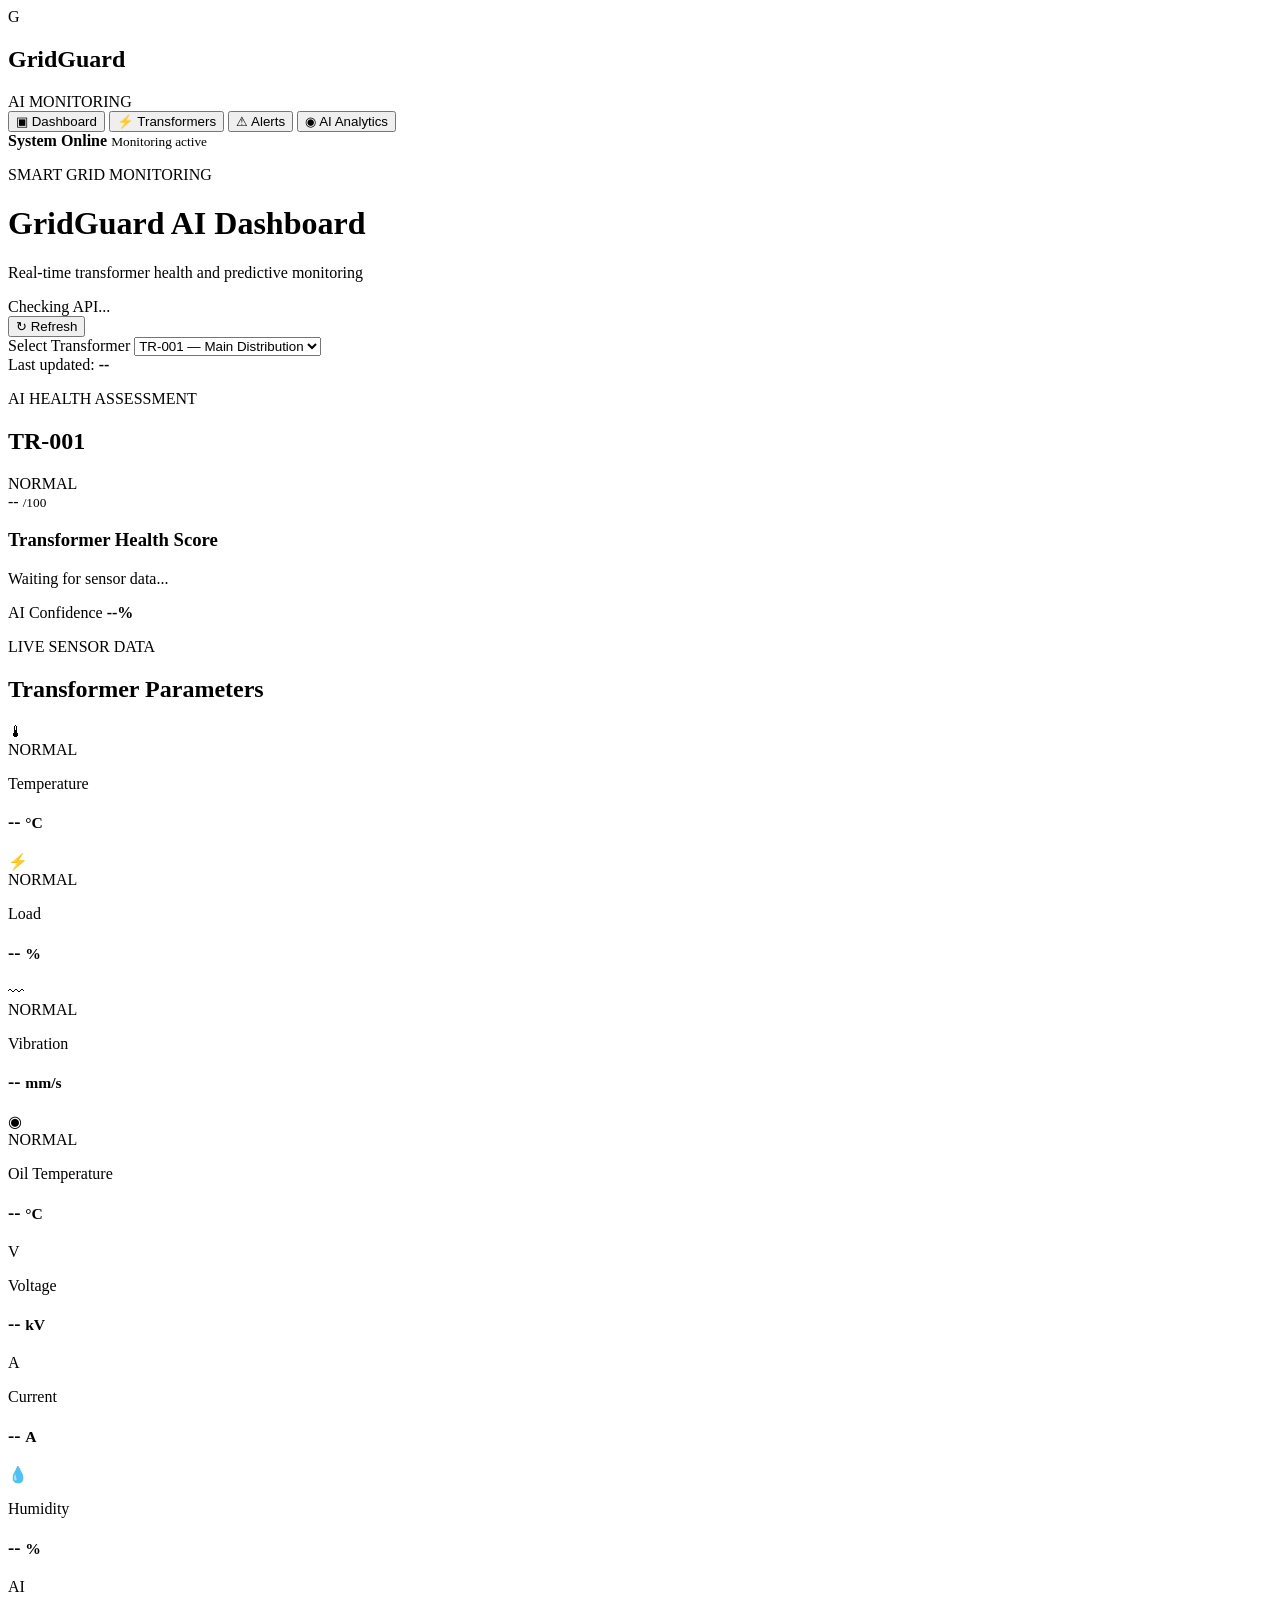
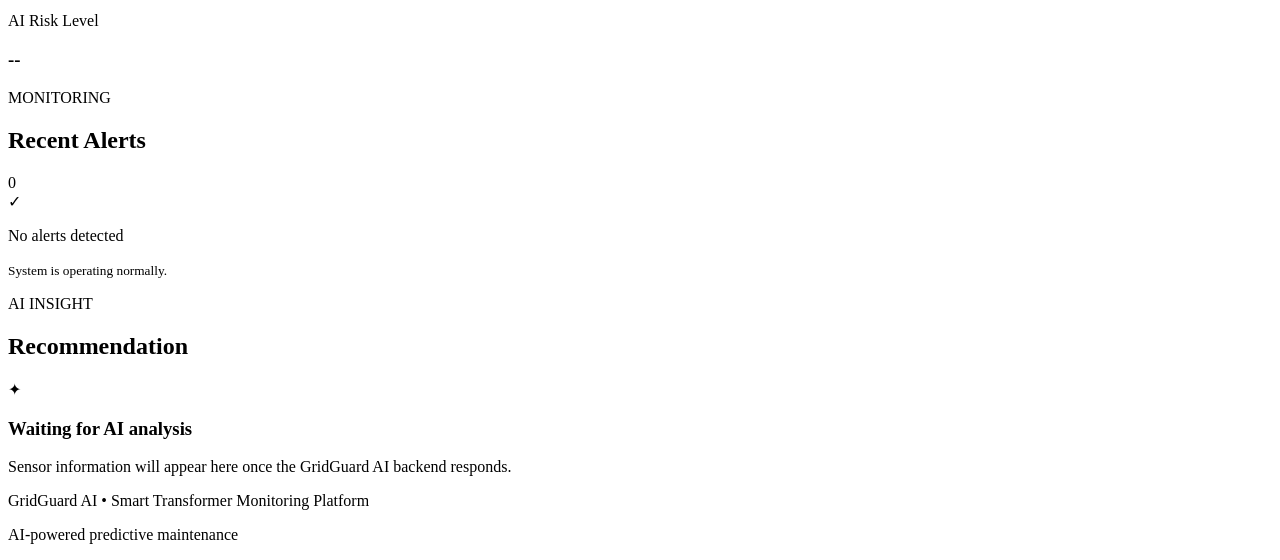
==== index.html @ 3810c263 "Add initial HTML structure for GridGuard AI dashboard" ====
<!DOCTYPE html>
<html lang="en">
<head>
    <meta charset="UTF-8">
    <meta name="viewport" content="width=device-width, initial-scale=1.0">

    <title>GridGuard AI | Transformer Monitoring</title>

    <link rel="stylesheet" href="style.css">
</head>

<body>

    <!-- Sidebar -->
    <aside class="sidebar">

        <div class="logo">
            <div class="logo-icon">G</div>
            <div>
                <h2>GridGuard</h2>
                <span>AI MONITORING</span>
            </div>
        </div>

        <nav>
            <button class="nav-item active">
                <span>▣</span>
                Dashboard
            </button>

            <button class="nav-item">
                <span>⚡</span>
                Transformers
            </button>

            <button class="nav-item">
                <span>⚠</span>
                Alerts
            </button>

            <button class="nav-item">
                <span>◉</span>
                AI Analytics
            </button>
        </nav>

        <div class="sidebar-bottom">
            <div class="system-status">
                <span class="status-dot"></span>
                <div>
                    <strong>System Online</strong>
                    <small>Monitoring active</small>
                </div>
            </div>
        </div>

    </aside>


    <!-- Main Content -->
    <main class="main-content">

        <!-- Header -->
        <header class="topbar">

            <div>
                <p class="eyebrow">SMART GRID MONITORING</p>
                <h1>GridGuard AI Dashboard</h1>
                <p class="subtitle">
                    Real-time transformer health and predictive monitoring
                </p>
            </div>

            <div class="header-actions">

                <div class="connection">
                    <span id="connectionDot" class="status-dot"></span>
                    <span id="connectionText">Checking API...</span>
                </div>

                <button id="refreshBtn" class="refresh-btn">
                    ↻ Refresh
                </button>

            </div>

        </header>


        <!-- Transformer Selection -->
        <section class="control-section">

            <div>
                <label for="transformerSelect">
                    Select Transformer
                </label>

                <select id="transformerSelect">
                    <option value="TR-001">TR-001 — Main Distribution</option>
                    <option value="TR-002">TR-002 — Industrial Area</option>
                    <option value="TR-003">TR-003 — Residential Area</option>
                </select>
            </div>

            <div class="last-updated">
                Last updated:
                <strong id="lastUpdated">--</strong>
            </div>

        </section>


        <!-- Main Health Card -->
        <section class="health-section">

            <div class="health-card">

                <div class="health-info">

                    <div class="card-heading">
                        <div>
                            <p class="eyebrow">AI HEALTH ASSESSMENT</p>
                            <h2 id="transformerName">TR-001</h2>
                        </div>

                        <span id="riskBadge" class="risk-badge normal">
                            NORMAL
                        </span>
                    </div>

                    <div class="health-score-container">

                        <div class="health-circle">
                            <div>
                                <span id="healthScore">--</span>
                                <small>/100</small>
                            </div>
                        </div>

                        <div class="health-details">

                            <h3>Transformer Health Score</h3>

                            <p id="healthMessage">
                                Waiting for sensor data...
                            </p>

                            <div class="confidence">
                                <span>AI Confidence</span>
                                <strong id="aiConfidence">--%</strong>
                            </div>

                        </div>

                    </div>

                </div>

            </div>

        </section>


        <!-- Sensor Cards -->
        <section>

            <div class="section-header">
                <div>
                    <p class="eyebrow">LIVE SENSOR DATA</p>
                    <h2>Transformer Parameters</h2>
                </div>
            </div>


            <div class="sensor-grid">

                <!-- Temperature -->
                <div class="sensor-card">

                    <div class="sensor-top">
                        <div class="sensor-icon">🌡</div>
                        <span id="temperatureStatus" class="parameter-status normal">
                            NORMAL
                        </span>
                    </div>

                    <p>Temperature</p>

                    <h3>
                        <span id="temperature">--</span>
                        <small>°C</small>
                    </h3>

                    <div class="progress">
                        <div id="temperatureBar" class="progress-fill"></div>
                    </div>

                </div>


                <!-- Load -->
                <div class="sensor-card">

                    <div class="sensor-top">
                        <div class="sensor-icon">⚡</div>
                        <span id="loadStatus" class="parameter-status normal">
                            NORMAL
                        </span>
                    </div>

                    <p>Load</p>

                    <h3>
                        <span id="load">--</span>
                        <small>%</small>
                    </h3>

                    <div class="progress">
                        <div id="loadBar" class="progress-fill"></div>
                    </div>

                </div>


                <!-- Vibration -->
                <div class="sensor-card">

                    <div class="sensor-top">
                        <div class="sensor-icon">〰</div>
                        <span id="vibrationStatus" class="parameter-status normal">
                            NORMAL
                        </span>
                    </div>

                    <p>Vibration</p>

                    <h3>
                        <span id="vibration">--</span>
                        <small>mm/s</small>
                    </h3>

                    <div class="progress">
                        <div id="vibrationBar" class="progress-fill"></div>
                    </div>

                </div>


                <!-- Oil Temperature -->
                <div class="sensor-card">

                    <div class="sensor-top">
                        <div class="sensor-icon">◉</div>
                        <span id="oilStatus" class="parameter-status normal">
                            NORMAL
                        </span>
                    </div>

                    <p>Oil Temperature</p>

                    <h3>
                        <span id="oilTemperature">--</span>
                        <small>°C</small>
                    </h3>

                    <div class="progress">
                        <div id="oilBar" class="progress-fill"></div>
                    </div>

                </div>


                <!-- Voltage -->
                <div class="sensor-card">

                    <div class="sensor-top">
                        <div class="sensor-icon">V</div>
                    </div>

                    <p>Voltage</p>

                    <h3>
                        <span id="voltage">--</span>
                        <small>kV</small>
                    </h3>

                </div>


                <!-- Current -->
                <div class="sensor-card">

                    <div class="sensor-top">
                        <div class="sensor-icon">A</div>
                    </div>

                    <p>Current</p>

                    <h3>
                        <span id="current">--</span>
                        <small>A</small>
                    </h3>

                </div>


                <!-- Humidity -->
                <div class="sensor-card">

                    <div class="sensor-top">
                        <div class="sensor-icon">💧</div>
                    </div>

                    <p>Humidity</p>

                    <h3>
                        <span id="humidity">--</span>
                        <small>%</small>
                    </h3>

                </div>


                <!-- AI Risk -->
                <div class="sensor-card risk-card">

                    <div class="sensor-top">
                        <div class="sensor-icon">AI</div>
                    </div>

                    <p>AI Risk Level</p>

                    <h3 id="riskLevel">
                        --
                    </h3>

                </div>

            </div>

        </section>


        <!-- Alerts and Recommendation -->
        <section class="bottom-grid">

            <!-- Alerts -->
            <div class="panel">

                <div class="panel-header">
                    <div>
                        <p class="eyebrow">MONITORING</p>
                        <h2>Recent Alerts</h2>
                    </div>

                    <span id="alertCount" class="alert-count">
                        0
                    </span>
                </div>

                <div id="alertsContainer" class="alerts-container">

                    <div class="empty-state">
                        <div>✓</div>
                        <p>No alerts detected</p>
                        <small>System is operating normally.</small>
                    </div>

                </div>

            </div>


            <!-- AI Recommendation -->
            <div class="panel recommendation-panel">

                <div class="panel-header">
                    <div>
                        <p class="eyebrow">AI INSIGHT</p>
                        <h2>Recommendation</h2>
                    </div>
                </div>

                <div class="recommendation">

                    <div class="recommendation-icon">
                        ✦
                    </div>

                    <div>
                        <h3 id="recommendationTitle">
                            Waiting for AI analysis
                        </h3>

                        <p id="recommendationText">
                            Sensor information will appear here once the
                            GridGuard AI backend responds.
                        </p>
                    </div>

                </div>

            </div>

        </section>


        <!-- Footer -->
        <footer>

            <p>
                GridGuard AI • Smart Transformer Monitoring Platform
            </p>

            <p>
                AI-powered predictive maintenance
            </p>

        </footer>

    </main>


    <script src="script.js"></script>

</body>
</html>
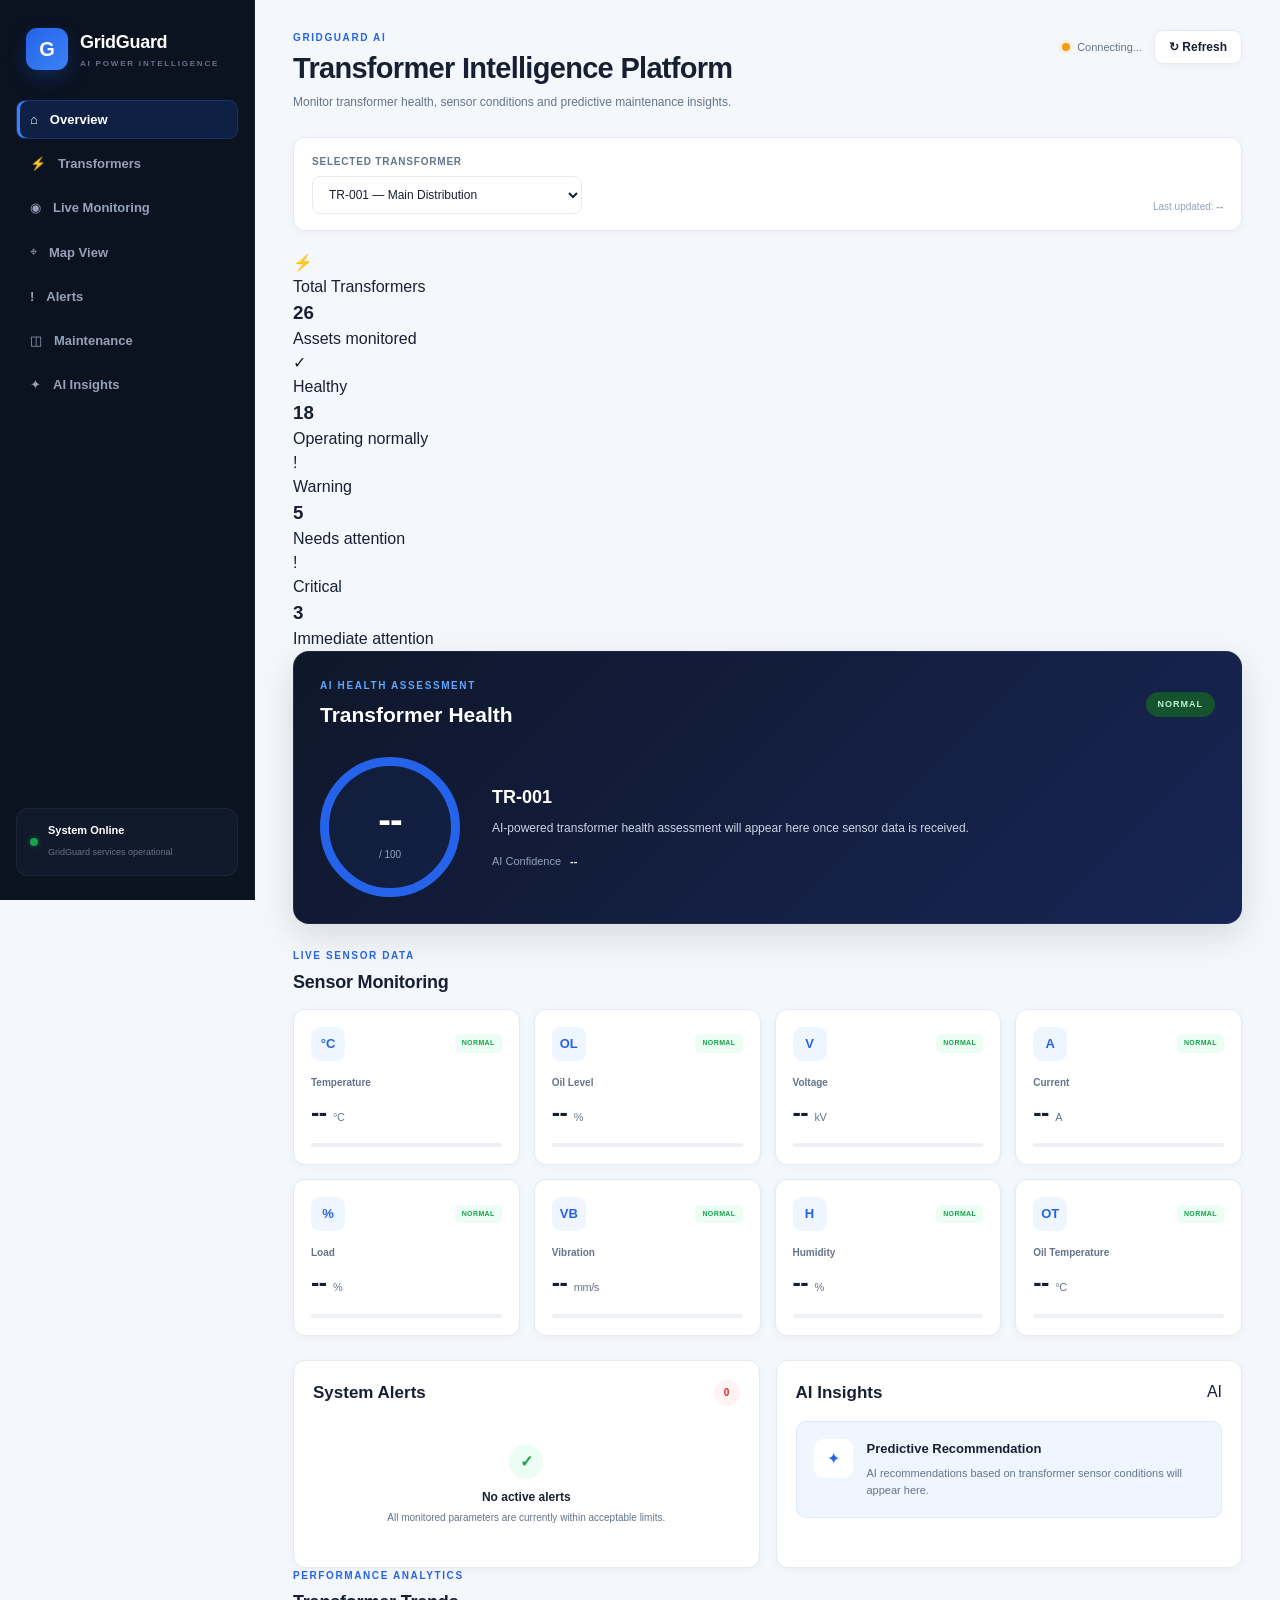
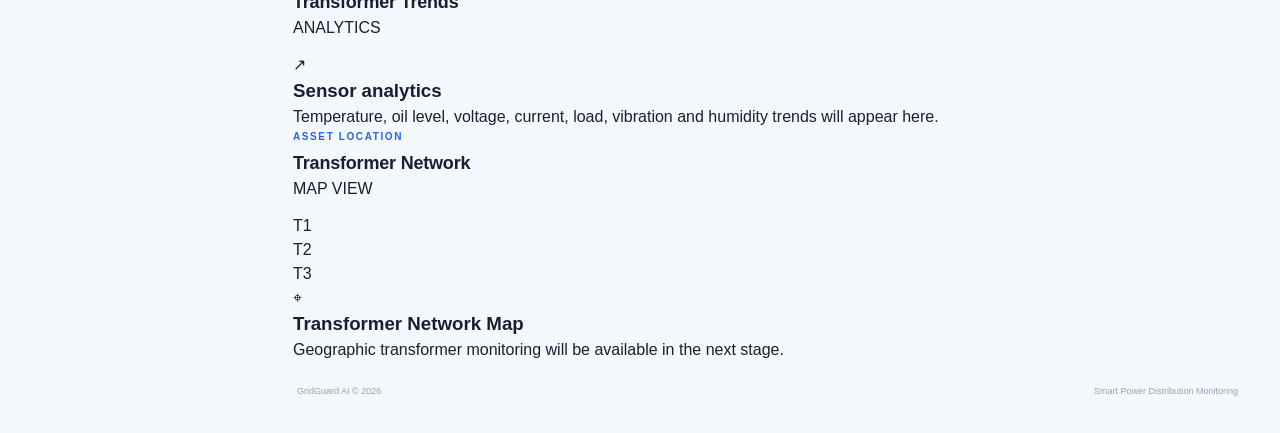
==== commit ee55d719: "Update index.html" ====
--- a/index.html
+++ b/index.html
@@ -1,84 +1,151 @@
 <!DOCTYPE html>
 <html lang="en">
+
 <head>
     <meta charset="UTF-8">
-    <meta name="viewport" content="width=device-width, initial-scale=1.0">
-
-    <title>GridGuard AI | Transformer Monitoring</title>
+
+    <meta
+        name="viewport"
+        content="width=device-width, initial-scale=1.0"
+    >
+
+    <title>GridGuard AI | Transformer Intelligence Platform</title>
 
     <link rel="stylesheet" href="style.css">
 </head>
 
 <body>
 
-    <!-- Sidebar -->
+    <!-- =====================================================
+         SIDEBAR
+    ====================================================== -->
+
     <aside class="sidebar">
 
         <div class="logo">
-            <div class="logo-icon">G</div>
+
+            <div class="logo-icon">
+                G
+            </div>
+
             <div>
                 <h2>GridGuard</h2>
-                <span>AI MONITORING</span>
-            </div>
+                <span>AI POWER INTELLIGENCE</span>
+            </div>
+
         </div>
 
+
         <nav>
+
             <button class="nav-item active">
-                <span>▣</span>
-                Dashboard
+                <span>⌂</span>
+                <span>Overview</span>
             </button>
 
             <button class="nav-item">
                 <span>⚡</span>
-                Transformers
-            </button>
-
-            <button class="nav-item">
-                <span>⚠</span>
-                Alerts
+                <span>Transformers</span>
             </button>
 
             <button class="nav-item">
                 <span>◉</span>
-                AI Analytics
+                <span>Live Monitoring</span>
             </button>
+
+            <button class="nav-item">
+                <span>⌖</span>
+                <span>Map View</span>
+            </button>
+
+            <button class="nav-item">
+                <span>!</span>
+                <span>Alerts</span>
+            </button>
+
+            <button class="nav-item">
+                <span>◫</span>
+                <span>Maintenance</span>
+            </button>
+
+            <button class="nav-item">
+                <span>✦</span>
+                <span>AI Insights</span>
+            </button>
+
         </nav>
 
+
         <div class="sidebar-bottom">
+
             <div class="system-status">
-                <span class="status-dot"></span>
+
+                <span class="status-dot online"></span>
+
                 <div>
                     <strong>System Online</strong>
-                    <small>Monitoring active</small>
-                </div>
-            </div>
+                    <small>GridGuard services operational</small>
+                </div>
+
+            </div>
+
         </div>
 
     </aside>
 
 
-    <!-- Main Content -->
+
+    <!-- =====================================================
+         MAIN CONTENT
+    ====================================================== -->
+
     <main class="main-content">
 
-        <!-- Header -->
+
+        <!-- =================================================
+             TOP HEADER
+        ================================================== -->
+
         <header class="topbar">
 
             <div>
-                <p class="eyebrow">SMART GRID MONITORING</p>
-                <h1>GridGuard AI Dashboard</h1>
+
+                <p class="eyebrow">
+                    GRIDGUARD AI
+                </p>
+
+                <h1>
+                    Transformer Intelligence Platform
+                </h1>
+
                 <p class="subtitle">
-                    Real-time transformer health and predictive monitoring
+                    Monitor transformer health, sensor conditions
+                    and predictive maintenance insights.
                 </p>
-            </div>
+
+            </div>
+
 
             <div class="header-actions">
 
                 <div class="connection">
-                    <span id="connectionDot" class="status-dot"></span>
-                    <span id="connectionText">Checking API...</span>
-                </div>
-
-                <button id="refreshBtn" class="refresh-btn">
+
+                    <span
+                        id="connectionDot"
+                        class="status-dot"
+                    ></span>
+
+                    <span id="connectionText">
+                        Connecting...
+                    </span>
+
+                </div>
+
+
+                <button
+                    class="refresh-btn"
+                    id="refreshBtn"
+                >
                     ↻ Refresh
                 </button>
 
@@ -87,71 +154,635 @@
         </header>
 
 
-        <!-- Transformer Selection -->
+
+        <!-- =================================================
+             TRANSFORMER CONTROL
+        ================================================== -->
+
         <section class="control-section">
 
             <div>
+
                 <label for="transformerSelect">
-                    Select Transformer
+                    Selected Transformer
                 </label>
 
                 <select id="transformerSelect">
-                    <option value="TR-001">TR-001 — Main Distribution</option>
-                    <option value="TR-002">TR-002 — Industrial Area</option>
-                    <option value="TR-003">TR-003 — Residential Area</option>
+
+                    <option value="TR-001">
+                        TR-001 — Main Distribution
+                    </option>
+
+                    <option value="TR-002">
+                        TR-002 — Industrial Zone
+                    </option>
+
+                    <option value="TR-003">
+                        TR-003 — Residential Sector
+                    </option>
+
                 </select>
-            </div>
+
+            </div>
+
 
             <div class="last-updated">
+
                 Last updated:
-                <strong id="lastUpdated">--</strong>
+                <strong id="lastUpdated">
+                    --
+                </strong>
+
             </div>
 
         </section>
 
 
-        <!-- Main Health Card -->
-        <section class="health-section">
-
-            <div class="health-card">
-
-                <div class="health-info">
-
-                    <div class="card-heading">
-                        <div>
-                            <p class="eyebrow">AI HEALTH ASSESSMENT</p>
-                            <h2 id="transformerName">TR-001</h2>
+
+        <!-- =================================================
+             SYSTEM OVERVIEW
+        ================================================== -->
+
+        <section class="overview-section">
+
+
+            <div class="overview-card">
+
+                <div class="overview-icon blue">
+                    ⚡
+                </div>
+
+                <div>
+
+                    <p>Total Transformers</p>
+
+                    <h3 id="totalTransformers">
+                        26
+                    </h3>
+
+                    <span>
+                        Assets monitored
+                    </span>
+
+                </div>
+
+            </div>
+
+
+            <div class="overview-card">
+
+                <div class="overview-icon green">
+                    ✓
+                </div>
+
+                <div>
+
+                    <p>Healthy</p>
+
+                    <h3 id="healthyTransformers">
+                        18
+                    </h3>
+
+                    <span>
+                        Operating normally
+                    </span>
+
+                </div>
+
+            </div>
+
+
+            <div class="overview-card">
+
+                <div class="overview-icon orange">
+                    !
+                </div>
+
+                <div>
+
+                    <p>Warning</p>
+
+                    <h3 id="warningTransformers">
+                        5
+                    </h3>
+
+                    <span>
+                        Needs attention
+                    </span>
+
+                </div>
+
+            </div>
+
+
+            <div class="overview-card">
+
+                <div class="overview-icon red">
+                    !
+                </div>
+
+                <div>
+
+                    <p>Critical</p>
+
+                    <h3 id="criticalTransformers">
+                        3
+                    </h3>
+
+                    <span>
+                        Immediate attention
+                    </span>
+
+                </div>
+
+            </div>
+
+        </section>
+
+
+
+        <!-- =================================================
+             TRANSFORMER HEALTH
+        ================================================== -->
+
+        <section class="health-card">
+
+            <div class="card-heading">
+
+                <div>
+
+                    <p class="eyebrow">
+                        AI HEALTH ASSESSMENT
+                    </p>
+
+                    <h2>
+                        Transformer Health
+                    </h2>
+
+                </div>
+
+
+                <span
+                    id="riskBadge"
+                    class="risk-badge normal"
+                >
+                    NORMAL
+                </span>
+
+            </div>
+
+
+            <div class="health-score-container">
+
+
+                <div
+                    class="health-circle"
+                    id="healthCircle"
+                >
+
+                    <div>
+
+                        <span id="healthScore">
+                            --
+                        </span>
+
+                        <small>
+                            / 100
+                        </small>
+
+                    </div>
+
+                </div>
+
+
+                <div class="health-details">
+
+                    <h3 id="transformerName">
+                        TR-001
+                    </h3>
+
+                    <p id="healthMessage">
+                        AI-powered transformer health assessment
+                        will appear here once sensor data is received.
+                    </p>
+
+
+                    <div class="confidence">
+
+                        <span>
+                            AI Confidence
+                        </span>
+
+                        <strong id="aiConfidence">
+                            --
+                        </strong>
+
+                    </div>
+
+                </div>
+
+            </div>
+
+        </section>
+
+
+
+        <!-- =================================================
+             SENSOR MONITORING
+        ================================================== -->
+
+        <section>
+
+            <div class="section-header">
+
+                <p class="eyebrow">
+                    LIVE SENSOR DATA
+                </p>
+
+                <h2>
+                    Sensor Monitoring
+                </h2>
+
+            </div>
+
+
+            <div class="sensor-grid">
+
+
+                <!-- Temperature -->
+
+                <div class="sensor-card">
+
+                    <div class="sensor-top">
+
+                        <div class="sensor-icon">
+                            °C
                         </div>
 
-                        <span id="riskBadge" class="risk-badge normal">
+                        <span
+                            id="temperatureStatus"
+                            class="parameter-status normal"
+                        >
                             NORMAL
                         </span>
-                    </div>
-
-                    <div class="health-score-container">
-
-                        <div class="health-circle">
-                            <div>
-                                <span id="healthScore">--</span>
-                                <small>/100</small>
-                            </div>
+
+                    </div>
+
+                    <p>
+                        Temperature
+                    </p>
+
+                    <h3>
+                        <span id="temperature">
+                            --
+                        </span>
+
+                        <small>
+                            °C
+                        </small>
+                    </h3>
+
+                    <div class="progress">
+
+                        <div
+                            id="temperatureProgress"
+                            class="progress-fill"
+                        ></div>
+
+                    </div>
+
+                </div>
+
+
+
+                <!-- Oil Level -->
+
+                <div class="sensor-card">
+
+                    <div class="sensor-top">
+
+                        <div class="sensor-icon">
+                            OL
                         </div>
 
-                        <div class="health-details">
-
-                            <h3>Transformer Health Score</h3>
-
-                            <p id="healthMessage">
-                                Waiting for sensor data...
-                            </p>
-
-                            <div class="confidence">
-                                <span>AI Confidence</span>
-                                <strong id="aiConfidence">--%</strong>
-                            </div>
-
+                        <span
+                            id="oilLevelStatus"
+                            class="parameter-status normal"
+                        >
+                            NORMAL
+                        </span>
+
+                    </div>
+
+                    <p>
+                        Oil Level
+                    </p>
+
+                    <h3>
+                        <span id="oilLevel">
+                            --
+                        </span>
+
+                        <small>
+                            %
+                        </small>
+                    </h3>
+
+                    <div class="progress">
+
+                        <div
+                            id="oilLevelProgress"
+                            class="progress-fill"
+                        ></div>
+
+                    </div>
+
+                </div>
+
+
+
+                <!-- Voltage -->
+
+                <div class="sensor-card">
+
+                    <div class="sensor-top">
+
+                        <div class="sensor-icon">
+                            V
                         </div>
 
+                        <span
+                            id="voltageStatus"
+                            class="parameter-status normal"
+                        >
+                            NORMAL
+                        </span>
+
+                    </div>
+
+                    <p>
+                        Voltage
+                    </p>
+
+                    <h3>
+
+                        <span id="voltage">
+                            --
+                        </span>
+
+                        <small>
+                            kV
+                        </small>
+
+                    </h3>
+
+                    <div class="progress">
+
+                        <div
+                            id="voltageProgress"
+                            class="progress-fill"
+                        ></div>
+
+                    </div>
+
+                </div>
+
+
+
+                <!-- Current -->
+
+                <div class="sensor-card">
+
+                    <div class="sensor-top">
+
+                        <div class="sensor-icon">
+                            A
+                        </div>
+
+                        <span
+                            id="currentStatus"
+                            class="parameter-status normal"
+                        >
+                            NORMAL
+                        </span>
+
+                    </div>
+
+                    <p>
+                        Current
+                    </p>
+
+                    <h3>
+
+                        <span id="current">
+                            --
+                        </span>
+
+                        <small>
+                            A
+                        </small>
+
+                    </h3>
+
+                    <div class="progress">
+
+                        <div
+                            id="currentProgress"
+                            class="progress-fill"
+                        ></div>
+
+                    </div>
+
+                </div>
+
+
+
+                <!-- Load -->
+
+                <div class="sensor-card">
+
+                    <div class="sensor-top">
+
+                        <div class="sensor-icon">
+                            %
+                        </div>
+
+                        <span
+                            id="loadStatus"
+                            class="parameter-status normal"
+                        >
+                            NORMAL
+                        </span>
+
+                    </div>
+
+                    <p>
+                        Load
+                    </p>
+
+                    <h3>
+
+                        <span id="load">
+                            --
+                        </span>
+
+                        <small>
+                            %
+                        </small>
+
+                    </h3>
+
+                    <div class="progress">
+
+                        <div
+                            id="loadProgress"
+                            class="progress-fill"
+                        ></div>
+
+                    </div>
+
+                </div>
+
+
+
+                <!-- Vibration -->
+
+                <div class="sensor-card">
+
+                    <div class="sensor-top">
+
+                        <div class="sensor-icon">
+                            VB
+                        </div>
+
+                        <span
+                            id="vibrationStatus"
+                            class="parameter-status normal"
+                        >
+                            NORMAL
+                        </span>
+
+                    </div>
+
+                    <p>
+                        Vibration
+                    </p>
+
+                    <h3>
+
+                        <span id="vibration">
+                            --
+                        </span>
+
+                        <small>
+                            mm/s
+                        </small>
+
+                    </h3>
+
+                    <div class="progress">
+
+                        <div
+                            id="vibrationProgress"
+                            class="progress-fill"
+                        ></div>
+
+                    </div>
+
+                </div>
+
+
+
+                <!-- Humidity -->
+
+                <div class="sensor-card">
+
+                    <div class="sensor-top">
+
+                        <div class="sensor-icon">
+                            H
+                        </div>
+
+                        <span
+                            id="humidityStatus"
+                            class="parameter-status normal"
+                        >
+                            NORMAL
+                        </span>
+
+                    </div>
+
+                    <p>
+                        Humidity
+                    </p>
+
+                    <h3>
+
+                        <span id="humidity">
+                            --
+                        </span>
+
+                        <small>
+                            %
+                        </small>
+
+                    </h3>
+
+                    <div class="progress">
+
+                        <div
+                            id="humidityProgress"
+                            class="progress-fill"
+                        ></div>
+
+                    </div>
+
+                </div>
+
+
+
+                <!-- Oil Temperature -->
+
+                <div class="sensor-card">
+
+                    <div class="sensor-top">
+
+                        <div class="sensor-icon">
+                            OT
+                        </div>
+
+                        <span
+                            id="oilTempStatus"
+                            class="parameter-status normal"
+                        >
+                            NORMAL
+                        </span>
+
+                    </div>
+
+                    <p>
+                        Oil Temperature
+                    </p>
+
+                    <h3>
+
+                        <span id="oilTemp">
+                            --
+                        </span>
+
+                        <small>
+                            °C
+                        </small>
+
+                    </h3>
+
+                    <div class="progress">
+
+                        <div
+                            id="oilTempProgress"
+                            class="progress-fill"
+                        ></div>
+
                     </div>
 
                 </div>
@@ -161,225 +792,75 @@
         </section>
 
 
-        <!-- Sensor Cards -->
-        <section>
-
-            <div class="section-header">
-                <div>
-                    <p class="eyebrow">LIVE SENSOR DATA</p>
-                    <h2>Transformer Parameters</h2>
-                </div>
-            </div>
-
-
-            <div class="sensor-grid">
-
-                <!-- Temperature -->
-                <div class="sensor-card">
-
-                    <div class="sensor-top">
-                        <div class="sensor-icon">🌡</div>
-                        <span id="temperatureStatus" class="parameter-status normal">
-                            NORMAL
-                        </span>
-                    </div>
-
-                    <p>Temperature</p>
-
-                    <h3>
-                        <span id="temperature">--</span>
-                        <small>°C</small>
-                    </h3>
-
-                    <div class="progress">
-                        <div id="temperatureBar" class="progress-fill"></div>
-                    </div>
-
-                </div>
-
-
-                <!-- Load -->
-                <div class="sensor-card">
-
-                    <div class="sensor-top">
-                        <div class="sensor-icon">⚡</div>
-                        <span id="loadStatus" class="parameter-status normal">
-                            NORMAL
-                        </span>
-                    </div>
-
-                    <p>Load</p>
-
-                    <h3>
-                        <span id="load">--</span>
-                        <small>%</small>
-                    </h3>
-
-                    <div class="progress">
-                        <div id="loadBar" class="progress-fill"></div>
-                    </div>
-
-                </div>
-
-
-                <!-- Vibration -->
-                <div class="sensor-card">
-
-                    <div class="sensor-top">
-                        <div class="sensor-icon">〰</div>
-                        <span id="vibrationStatus" class="parameter-status normal">
-                            NORMAL
-                        </span>
-                    </div>
-
-                    <p>Vibration</p>
-
-                    <h3>
-                        <span id="vibration">--</span>
-                        <small>mm/s</small>
-                    </h3>
-
-                    <div class="progress">
-                        <div id="vibrationBar" class="progress-fill"></div>
-                    </div>
-
-                </div>
-
-
-                <!-- Oil Temperature -->
-                <div class="sensor-card">
-
-                    <div class="sensor-top">
-                        <div class="sensor-icon">◉</div>
-                        <span id="oilStatus" class="parameter-status normal">
-                            NORMAL
-                        </span>
-                    </div>
-
-                    <p>Oil Temperature</p>
-
-                    <h3>
-                        <span id="oilTemperature">--</span>
-                        <small>°C</small>
-                    </h3>
-
-                    <div class="progress">
-                        <div id="oilBar" class="progress-fill"></div>
-                    </div>
-
-                </div>
-
-
-                <!-- Voltage -->
-                <div class="sensor-card">
-
-                    <div class="sensor-top">
-                        <div class="sensor-icon">V</div>
-                    </div>
-
-                    <p>Voltage</p>
-
-                    <h3>
-                        <span id="voltage">--</span>
-                        <small>kV</small>
-                    </h3>
-
-                </div>
-
-
-                <!-- Current -->
-                <div class="sensor-card">
-
-                    <div class="sensor-top">
-                        <div class="sensor-icon">A</div>
-                    </div>
-
-                    <p>Current</p>
-
-                    <h3>
-                        <span id="current">--</span>
-                        <small>A</small>
-                    </h3>
-
-                </div>
-
-
-                <!-- Humidity -->
-                <div class="sensor-card">
-
-                    <div class="sensor-top">
-                        <div class="sensor-icon">💧</div>
-                    </div>
-
-                    <p>Humidity</p>
-
-                    <h3>
-                        <span id="humidity">--</span>
-                        <small>%</small>
-                    </h3>
-
-                </div>
-
-
-                <!-- AI Risk -->
-                <div class="sensor-card risk-card">
-
-                    <div class="sensor-top">
-                        <div class="sensor-icon">AI</div>
-                    </div>
-
-                    <p>AI Risk Level</p>
-
-                    <h3 id="riskLevel">
-                        --
-                    </h3>
-
-                </div>
-
-            </div>
-
-        </section>
-
-
-        <!-- Alerts and Recommendation -->
+
+        <!-- =================================================
+             ALERTS + AI INSIGHTS
+        ================================================== -->
+
         <section class="bottom-grid">
 
-            <!-- Alerts -->
+
+            <!-- ALERTS -->
+
             <div class="panel">
 
                 <div class="panel-header">
-                    <div>
-                        <p class="eyebrow">MONITORING</p>
-                        <h2>Recent Alerts</h2>
-                    </div>
-
-                    <span id="alertCount" class="alert-count">
+
+                    <h2>
+                        System Alerts
+                    </h2>
+
+                    <span
+                        id="alertCount"
+                        class="alert-count"
+                    >
                         0
                     </span>
-                </div>
-
-                <div id="alertsContainer" class="alerts-container">
+
+                </div>
+
+
+                <div id="alertsContainer">
 
                     <div class="empty-state">
-                        <div>✓</div>
-                        <p>No alerts detected</p>
-                        <small>System is operating normally.</small>
-                    </div>
-
-                </div>
-
-            </div>
-
-
-            <!-- AI Recommendation -->
-            <div class="panel recommendation-panel">
+
+                        <div>
+                            ✓
+                        </div>
+
+                        <p>
+                            No active alerts
+                        </p>
+
+                        <small>
+                            All monitored parameters are currently
+                            within acceptable limits.
+                        </small>
+
+                    </div>
+
+                </div>
+
+            </div>
+
+
+
+            <!-- AI INSIGHTS -->
+
+            <div class="panel">
 
                 <div class="panel-header">
-                    <div>
-                        <p class="eyebrow">AI INSIGHT</p>
-                        <h2>Recommendation</h2>
-                    </div>
-                </div>
+
+                    <h2>
+                        AI Insights
+                    </h2>
+
+                    <span class="preview-label">
+                        AI
+                    </span>
+
+                </div>
+
 
                 <div class="recommendation">
 
@@ -388,14 +869,16 @@
                     </div>
 
                     <div>
-                        <h3 id="recommendationTitle">
-                            Waiting for AI analysis
+
+                        <h3>
+                            Predictive Recommendation
                         </h3>
 
-                        <p id="recommendationText">
-                            Sensor information will appear here once the
-                            GridGuard AI backend responds.
+                        <p id="recommendation">
+                            AI recommendations based on transformer
+                            sensor conditions will appear here.
                         </p>
+
                     </div>
 
                 </div>
@@ -405,23 +888,149 @@
         </section>
 
 
-        <!-- Footer -->
+
+        <!-- =================================================
+             ANALYTICS PREVIEW
+        ================================================== -->
+
+        <section class="analytics-preview">
+
+            <div class="section-header analytics-heading">
+
+                <div>
+
+                    <p class="eyebrow">
+                        PERFORMANCE ANALYTICS
+                    </p>
+
+                    <h2>
+                        Transformer Trends
+                    </h2>
+
+                </div>
+
+                <span class="preview-label">
+                    ANALYTICS
+                </span>
+
+            </div>
+
+
+            <div class="analytics-placeholder">
+
+                <div class="analytics-placeholder-icon">
+                    ↗
+                </div>
+
+                <h3>
+                    Sensor analytics
+                </h3>
+
+                <p>
+                    Temperature, oil level, voltage, current,
+                    load, vibration and humidity trends will
+                    appear here.
+                </p>
+
+            </div>
+
+        </section>
+
+
+
+        <!-- =================================================
+             MAP PREVIEW
+        ================================================== -->
+
+        <section class="map-preview">
+
+            <div class="section-header analytics-heading">
+
+                <div>
+
+                    <p class="eyebrow">
+                        ASSET LOCATION
+                    </p>
+
+                    <h2>
+                        Transformer Network
+                    </h2>
+
+                </div>
+
+                <span class="preview-label">
+                    MAP VIEW
+                </span>
+
+            </div>
+
+
+            <div class="map-placeholder">
+
+                <div class="map-grid"></div>
+
+
+                <div class="map-marker marker-one">
+                    T1
+                </div>
+
+                <div class="map-marker marker-two">
+                    T2
+                </div>
+
+                <div class="map-marker marker-three">
+                    T3
+                </div>
+
+
+                <div class="map-center-content">
+
+                    <div class="map-icon">
+                        ⌖
+                    </div>
+
+                    <h3>
+                        Transformer Network Map
+                    </h3>
+
+                    <p>
+                        Geographic transformer monitoring
+                        will be available in the next stage.
+                    </p>
+
+                </div>
+
+            </div>
+
+        </section>
+
+
+
+        <!-- =================================================
+             FOOTER
+        ================================================== -->
+
         <footer>
 
-            <p>
-                GridGuard AI • Smart Transformer Monitoring Platform
-            </p>
-
-            <p>
-                AI-powered predictive maintenance
-            </p>
+            <span>
+                GridGuard AI © 2026
+            </span>
+
+            <span>
+                Smart Power Distribution Monitoring
+            </span>
 
         </footer>
 
     </main>
 
 
+    <!-- =====================================================
+         JAVASCRIPT
+    ====================================================== -->
+
     <script src="script.js"></script>
 
 </body>
+
 </html>
--- a/style.css
+++ b/style.css
@@ -0,0 +1,1154 @@
+/* =========================================================
+   GRIDGUARD AI — PROFESSIONAL DASHBOARD
+   STEP 1: VISUAL DESIGN
+   ========================================================= */
+
+* {
+    margin: 0;
+    padding: 0;
+    box-sizing: border-box;
+}
+
+:root {
+    --background: #f4f7fb;
+    --surface: #ffffff;
+    --surface-soft: #f8fafc;
+
+    --text: #172033;
+    --text-secondary: #64748b;
+    --text-light: #94a3b8;
+
+    --border: #e6eaf0;
+
+    --primary: #2563eb;
+    --primary-dark: #1d4ed8;
+    --primary-soft: #eff6ff;
+
+    --success: #16a34a;
+    --success-soft: #ecfdf3;
+
+    --warning: #d97706;
+    --warning-soft: #fff7ed;
+
+    --danger: #dc2626;
+    --danger-soft: #fef2f2;
+
+    --sidebar: #0b1220;
+    --sidebar-soft: #111a2b;
+    --sidebar-text: #94a3b8;
+
+    --shadow-sm: 0 2px 8px rgba(15, 23, 42, 0.04);
+    --shadow-md: 0 8px 25px rgba(15, 23, 42, 0.07);
+
+    --radius-sm: 8px;
+    --radius-md: 12px;
+    --radius-lg: 16px;
+}
+
+
+/* =========================================================
+   GLOBAL
+   ========================================================= */
+
+html {
+    scroll-behavior: smooth;
+}
+
+body {
+    font-family:
+        Inter,
+        -apple-system,
+        BlinkMacSystemFont,
+        "Segoe UI",
+        Arial,
+        sans-serif;
+
+    background: var(--background);
+    color: var(--text);
+
+    min-height: 100vh;
+
+    line-height: 1.5;
+}
+
+button,
+select {
+    font-family: inherit;
+}
+
+button {
+    cursor: pointer;
+}
+
+
+/* =========================================================
+   SIDEBAR
+   ========================================================= */
+
+.sidebar {
+    position: fixed;
+
+    left: 0;
+    top: 0;
+    bottom: 0;
+
+    width: 255px;
+
+    background: var(--sidebar);
+
+    color: white;
+
+    padding: 24px 16px;
+
+    display: flex;
+    flex-direction: column;
+
+    z-index: 100;
+
+    border-right: 1px solid rgba(255, 255, 255, 0.05);
+}
+
+
+/* =========================================================
+   LOGO
+   ========================================================= */
+
+.logo {
+    display: flex;
+    align-items: center;
+
+    gap: 12px;
+
+    padding: 4px 10px 30px;
+}
+
+.logo-icon {
+    width: 42px;
+    height: 42px;
+
+    border-radius: 11px;
+
+    background: linear-gradient(
+        135deg,
+        #2563eb,
+        #3b82f6
+    );
+
+    display: flex;
+    align-items: center;
+    justify-content: center;
+
+    font-size: 20px;
+    font-weight: 800;
+
+    box-shadow:
+        0 8px 20px rgba(37, 99, 235, 0.25);
+}
+
+.logo h2 {
+    font-size: 18px;
+    font-weight: 750;
+
+    letter-spacing: -0.3px;
+}
+
+.logo span {
+    display: block;
+
+    margin-top: 2px;
+
+    font-size: 8px;
+
+    color: #64748b;
+
+    letter-spacing: 1.8px;
+
+    font-weight: 700;
+}
+
+
+/* =========================================================
+   NAVIGATION
+   ========================================================= */
+
+nav {
+    display: flex;
+
+    flex-direction: column;
+
+    gap: 5px;
+}
+
+.nav-item {
+    width: 100%;
+
+    border: 1px solid transparent;
+
+    background: transparent;
+
+    color: var(--sidebar-text);
+
+    padding: 11px 13px;
+
+    border-radius: 9px;
+
+    display: flex;
+    align-items: center;
+
+    gap: 12px;
+
+    font-size: 13px;
+
+    font-weight: 550;
+
+    text-align: left;
+
+    transition:
+        background 0.2s ease,
+        color 0.2s ease,
+        border 0.2s ease,
+        transform 0.2s ease;
+}
+
+.nav-item:hover {
+    background: var(--sidebar-soft);
+
+    color: white;
+
+    border-color: rgba(255, 255, 255, 0.04);
+
+    transform: translateX(2px);
+}
+
+.nav-item.active {
+    background: rgba(37, 99, 235, 0.18);
+
+    color: #ffffff;
+
+    border-color: rgba(59, 130, 246, 0.2);
+
+    box-shadow:
+        inset 3px 0 0 #3b82f6;
+}
+
+
+/* =========================================================
+   SIDEBAR BOTTOM
+   ========================================================= */
+
+.sidebar-bottom {
+    margin-top: auto;
+}
+
+.system-status {
+    background: var(--sidebar-soft);
+
+    border: 1px solid rgba(255, 255, 255, 0.05);
+
+    border-radius: 12px;
+
+    padding: 13px;
+
+    display: flex;
+    align-items: center;
+
+    gap: 10px;
+}
+
+.system-status strong {
+    display: block;
+
+    font-size: 11px;
+
+    font-weight: 650;
+}
+
+.system-status small {
+    color: #64748b;
+
+    font-size: 9px;
+}
+
+
+/* =========================================================
+   MAIN CONTENT
+   ========================================================= */
+
+.main-content {
+    margin-left: 255px;
+
+    padding: 30px 38px;
+
+    max-width: 1750px;
+}
+
+
+/* =========================================================
+   HEADER
+   ========================================================= */
+
+.topbar {
+    display: flex;
+
+    justify-content: space-between;
+    align-items: flex-start;
+
+    gap: 30px;
+
+    margin-bottom: 26px;
+}
+
+.eyebrow {
+    color: var(--primary);
+
+    font-size: 10px;
+
+    font-weight: 800;
+
+    letter-spacing: 1.6px;
+
+    text-transform: uppercase;
+
+    margin-bottom: 6px;
+}
+
+h1 {
+    font-size: 29px;
+
+    line-height: 1.2;
+
+    letter-spacing: -0.7px;
+
+    font-weight: 750;
+}
+
+.subtitle {
+    margin-top: 7px;
+
+    color: var(--text-secondary);
+
+    font-size: 12px;
+}
+
+
+/* =========================================================
+   HEADER ACTIONS
+   ========================================================= */
+
+.header-actions {
+    display: flex;
+
+    align-items: center;
+
+    gap: 12px;
+}
+
+.connection {
+    display: flex;
+
+    align-items: center;
+
+    gap: 7px;
+
+    color: var(--text-secondary);
+
+    font-size: 11px;
+
+    white-space: nowrap;
+}
+
+.status-dot {
+    width: 8px;
+    height: 8px;
+
+    border-radius: 50%;
+
+    background: #f59e0b;
+
+    display: inline-block;
+
+    box-shadow:
+        0 0 0 3px rgba(245, 158, 11, 0.1);
+}
+
+.status-dot.online {
+    background: var(--success);
+
+    box-shadow:
+        0 0 0 3px rgba(22, 163, 74, 0.1);
+}
+
+.status-dot.offline {
+    background: var(--danger);
+
+    box-shadow:
+        0 0 0 3px rgba(220, 38, 38, 0.1);
+}
+
+
+/* =========================================================
+   REFRESH BUTTON
+   ========================================================= */
+
+.refresh-btn {
+    border: 1px solid var(--border);
+
+    background: var(--surface);
+
+    padding: 9px 14px;
+
+    border-radius: 9px;
+
+    color: var(--text);
+
+    font-size: 12px;
+
+    font-weight: 650;
+
+    transition: all 0.2s ease;
+
+    box-shadow: var(--shadow-sm);
+}
+
+.refresh-btn:hover {
+    border-color: #cbd5e1;
+
+    background: var(--surface-soft);
+
+    transform: translateY(-1px);
+
+    box-shadow: var(--shadow-md);
+}
+
+
+/* =========================================================
+   CONTROL SECTION
+   ========================================================= */
+
+.control-section {
+    background: var(--surface);
+
+    border: 1px solid var(--border);
+
+    border-radius: var(--radius-md);
+
+    padding: 16px 18px;
+
+    display: flex;
+
+    justify-content: space-between;
+
+    align-items: flex-end;
+
+    margin-bottom: 20px;
+
+    box-shadow: var(--shadow-sm);
+}
+
+.control-section label {
+    display: block;
+
+    color: var(--text-secondary);
+
+    font-size: 10px;
+
+    font-weight: 750;
+
+    text-transform: uppercase;
+
+    letter-spacing: 0.8px;
+
+    margin-bottom: 7px;
+}
+
+select {
+    min-width: 270px;
+
+    padding: 10px 12px;
+
+    border: 1px solid var(--border);
+
+    border-radius: 8px;
+
+    background: var(--surface);
+
+    color: var(--text);
+
+    font-size: 12px;
+
+    outline: none;
+
+    transition: border 0.2s ease;
+}
+
+select:focus {
+    border-color: var(--primary);
+
+    box-shadow:
+        0 0 0 3px rgba(37, 99, 235, 0.08);
+}
+
+.last-updated {
+    font-size: 10px;
+
+    color: var(--text-light);
+}
+
+
+/* =========================================================
+   HEALTH CARD
+   ========================================================= */
+
+.health-card {
+    background:
+        linear-gradient(
+            135deg,
+            #0f172a 0%,
+            #172554 100%
+        );
+
+    color: white;
+
+    border-radius: var(--radius-lg);
+
+    padding: 26px;
+
+    margin-bottom: 24px;
+
+    border: 1px solid rgba(255, 255, 255, 0.05);
+
+    box-shadow:
+        0 12px 35px rgba(15, 23, 42, 0.13);
+}
+
+.card-heading {
+    display: flex;
+
+    justify-content: space-between;
+
+    align-items: center;
+}
+
+.card-heading .eyebrow {
+    color: #60a5fa;
+}
+
+.card-heading h2 {
+    font-size: 21px;
+
+    font-weight: 700;
+}
+
+.risk-badge {
+    padding: 6px 12px;
+
+    border-radius: 20px;
+
+    font-size: 9px;
+
+    font-weight: 800;
+
+    letter-spacing: 1px;
+}
+
+.risk-badge.normal {
+    background: #14532d;
+
+    color: #bbf7d0;
+}
+
+.risk-badge.warning {
+    background: #78350f;
+
+    color: #fed7aa;
+}
+
+.risk-badge.critical {
+    background: #7f1d1d;
+
+    color: #fecaca;
+}
+
+.health-score-container {
+    display: flex;
+
+    align-items: center;
+
+    gap: 32px;
+
+    margin-top: 26px;
+}
+
+.health-circle {
+    width: 140px;
+    height: 140px;
+
+    border-radius: 50%;
+
+    border: 9px solid #2563eb;
+
+    display: flex;
+
+    justify-content: center;
+
+    align-items: center;
+
+    flex-shrink: 0;
+
+    background:
+        rgba(37, 99, 235, 0.06);
+}
+
+.health-circle div {
+    text-align: center;
+}
+
+.health-circle span {
+    font-size: 38px;
+
+    font-weight: 800;
+
+    letter-spacing: -1px;
+}
+
+.health-circle small {
+    display: block;
+
+    color: #94a3b8;
+
+    font-size: 10px;
+
+    margin-top: -2px;
+}
+
+.health-details h3 {
+    font-size: 18px;
+
+    margin-bottom: 7px;
+}
+
+.health-details p {
+    color: #cbd5e1;
+
+    font-size: 12px;
+
+    max-width: 560px;
+
+    line-height: 1.7;
+}
+
+.confidence {
+    display: flex;
+
+    gap: 9px;
+
+    margin-top: 15px;
+
+    font-size: 11px;
+
+    color: #94a3b8;
+}
+
+.confidence strong {
+    color: white;
+}
+
+
+/* =========================================================
+   SENSOR SECTION
+   ========================================================= */
+
+.section-header {
+    margin-bottom: 13px;
+}
+
+.section-header h2 {
+    font-size: 18px;
+
+    font-weight: 700;
+
+    letter-spacing: -0.2px;
+}
+
+.sensor-grid {
+    display: grid;
+
+    grid-template-columns: repeat(4, 1fr);
+
+    gap: 14px;
+
+    margin-bottom: 24px;
+}
+
+.sensor-card {
+    background: var(--surface);
+
+    border: 1px solid var(--border);
+
+    border-radius: var(--radius-md);
+
+    padding: 17px;
+
+    transition:
+        transform 0.2s ease,
+        box-shadow 0.2s ease,
+        border 0.2s ease;
+
+    box-shadow: var(--shadow-sm);
+}
+
+.sensor-card:hover {
+    transform: translateY(-3px);
+
+    border-color: #d7dee8;
+
+    box-shadow: var(--shadow-md);
+}
+
+.sensor-top {
+    display: flex;
+
+    justify-content: space-between;
+
+    align-items: center;
+
+    margin-bottom: 14px;
+}
+
+.sensor-icon {
+    width: 34px;
+    height: 34px;
+
+    border-radius: 9px;
+
+    background: var(--primary-soft);
+
+    color: var(--primary);
+
+    display: flex;
+
+    align-items: center;
+
+    justify-content: center;
+
+    font-size: 13px;
+
+    font-weight: 800;
+}
+
+.sensor-card p {
+    color: var(--text-secondary);
+
+    font-size: 10px;
+
+    margin-bottom: 4px;
+
+    font-weight: 550;
+}
+
+.sensor-card h3 {
+    font-size: 25px;
+
+    letter-spacing: -0.5px;
+
+    font-weight: 750;
+}
+
+.sensor-card h3 small {
+    color: var(--text-secondary);
+
+    font-size: 11px;
+
+    font-weight: 500;
+}
+
+.parameter-status {
+    padding: 4px 7px;
+
+    border-radius: 5px;
+
+    font-size: 7px;
+
+    font-weight: 800;
+
+    letter-spacing: 0.4px;
+}
+
+.parameter-status.normal {
+    color: var(--success);
+
+    background: var(--success-soft);
+}
+
+.parameter-status.warning {
+    color: var(--warning);
+
+    background: var(--warning-soft);
+}
+
+.parameter-status.critical {
+    color: var(--danger);
+
+    background: var(--danger-soft);
+}
+
+.progress {
+    width: 100%;
+
+    height: 4px;
+
+    background: #edf1f5;
+
+    border-radius: 10px;
+
+    margin-top: 12px;
+
+    overflow: hidden;
+}
+
+.progress-fill {
+    width: 0%;
+
+    height: 100%;
+
+    background: var(--primary);
+
+    border-radius: 10px;
+
+    transition: width 0.5s ease;
+}
+
+
+/* =========================================================
+   BOTTOM PANELS
+   ========================================================= */
+
+.bottom-grid {
+    display: grid;
+
+    grid-template-columns: 1fr 1fr;
+
+    gap: 16px;
+
+    margin-top: 8px;
+}
+
+.panel {
+    background: var(--surface);
+
+    border: 1px solid var(--border);
+
+    border-radius: var(--radius-md);
+
+    padding: 19px;
+
+    box-shadow: var(--shadow-sm);
+}
+
+.panel-header {
+    display: flex;
+
+    justify-content: space-between;
+
+    align-items: center;
+
+    margin-bottom: 16px;
+}
+
+.panel-header h2 {
+    font-size: 17px;
+
+    font-weight: 700;
+}
+
+.alert-count {
+    min-width: 26px;
+    height: 26px;
+
+    border-radius: 50%;
+
+    background: var(--danger-soft);
+
+    color: var(--danger);
+
+    display: flex;
+
+    align-items: center;
+
+    justify-content: center;
+
+    font-size: 10px;
+
+    font-weight: 800;
+}
+
+
+/* =========================================================
+   ALERTS
+   ========================================================= */
+
+.empty-state {
+    text-align: center;
+
+    padding: 23px;
+
+    color: var(--text-secondary);
+}
+
+.empty-state div {
+    margin: auto auto 9px;
+
+    width: 34px;
+    height: 34px;
+
+    border-radius: 50%;
+
+    background: var(--success-soft);
+
+    color: var(--success);
+
+    display: flex;
+
+    align-items: center;
+
+    justify-content: center;
+
+    font-weight: 800;
+}
+
+.empty-state p {
+    color: var(--text);
+
+    font-weight: 650;
+
+    font-size: 12px;
+}
+
+.empty-state small {
+    display: block;
+
+    margin-top: 4px;
+
+    font-size: 10px;
+}
+
+.alert-item {
+    border-left: 3px solid var(--danger);
+
+    background: #fff8f8;
+
+    padding: 11px;
+
+    border-radius: 7px;
+
+    margin-bottom: 8px;
+}
+
+.alert-item.warning {
+    border-left-color: var(--warning);
+
+    background: #fffaf0;
+}
+
+.alert-item h4 {
+    font-size: 11px;
+
+    font-weight: 700;
+}
+
+.alert-item p {
+    margin-top: 4px;
+
+    color: var(--text-secondary);
+
+    font-size: 10px;
+}
+
+
+/* =========================================================
+   AI RECOMMENDATION
+   ========================================================= */
+
+.recommendation {
+    display: flex;
+
+    gap: 14px;
+
+    background: var(--primary-soft);
+
+    padding: 17px;
+
+    border-radius: 10px;
+
+    border: 1px solid #dbeafe;
+}
+
+.recommendation-icon {
+    width: 39px;
+    height: 39px;
+
+    background: white;
+
+    border-radius: 9px;
+
+    display: flex;
+
+    justify-content: center;
+
+    align-items: center;
+
+    color: var(--primary);
+
+    flex-shrink: 0;
+}
+
+.recommendation h3 {
+    font-size: 13px;
+
+    margin-bottom: 6px;
+}
+
+.recommendation p {
+    font-size: 11px;
+
+    color: var(--text-secondary);
+
+    line-height: 1.6;
+}
+
+
+/* =========================================================
+   FOOTER
+   ========================================================= */
+
+footer {
+    display: flex;
+
+    justify-content: space-between;
+
+    color: var(--text-light);
+
+    font-size: 9px;
+
+    padding: 23px 4px 5px;
+}
+
+
+/* =========================================================
+   RESPONSIVE
+   ========================================================= */
+
+@media (max-width: 1200px) {
+
+    .main-content {
+        padding: 28px;
+    }
+
+    .sensor-grid {
+        grid-template-columns: repeat(2, 1fr);
+    }
+
+}
+
+
+@media (max-width: 950px) {
+
+    .sidebar {
+        width: 220px;
+    }
+
+    .main-content {
+        margin-left: 220px;
+    }
+
+    .bottom-grid {
+        grid-template-columns: 1fr;
+    }
+
+}
+
+
+@media (max-width: 800px) {
+
+    .sidebar {
+        position: relative;
+
+        width: 100%;
+
+        height: auto;
+
+        padding: 15px;
+    }
+
+    .logo {
+        padding-bottom: 15px;
+    }
+
+    nav {
+        flex-direction: row;
+
+        overflow-x: auto;
+
+        padding-bottom: 3px;
+    }
+
+    .nav-item {
+        min-width: max-content;
+    }
+
+    .sidebar-bottom {
+        display: none;
+    }
+
+    .main-content {
+        margin-left: 0;
+
+        padding: 24px 18px;
+    }
+
+    .topbar {
+        flex-direction: column;
+    }
+
+    .control-section {
+        align-items: flex-start;
+
+        flex-direction: column;
+
+        gap: 14px;
+    }
+
+    .health-score-container {
+        flex-direction: column;
+
+        align-items: flex-start;
+    }
+
+}
+
+
+@media (max-width: 550px) {
+
+    .sensor-grid {
+        grid-template-columns: 1fr;
+    }
+
+    .header-actions {
+        width: 100%;
+
+        justify-content: space-between;
+    }
+
+    select {
+        width: 100%;
+
+        min-width: 0;
+    }
+
+    footer {
+        flex-direction: column;
+
+        gap: 5px;
+    }
+
+}
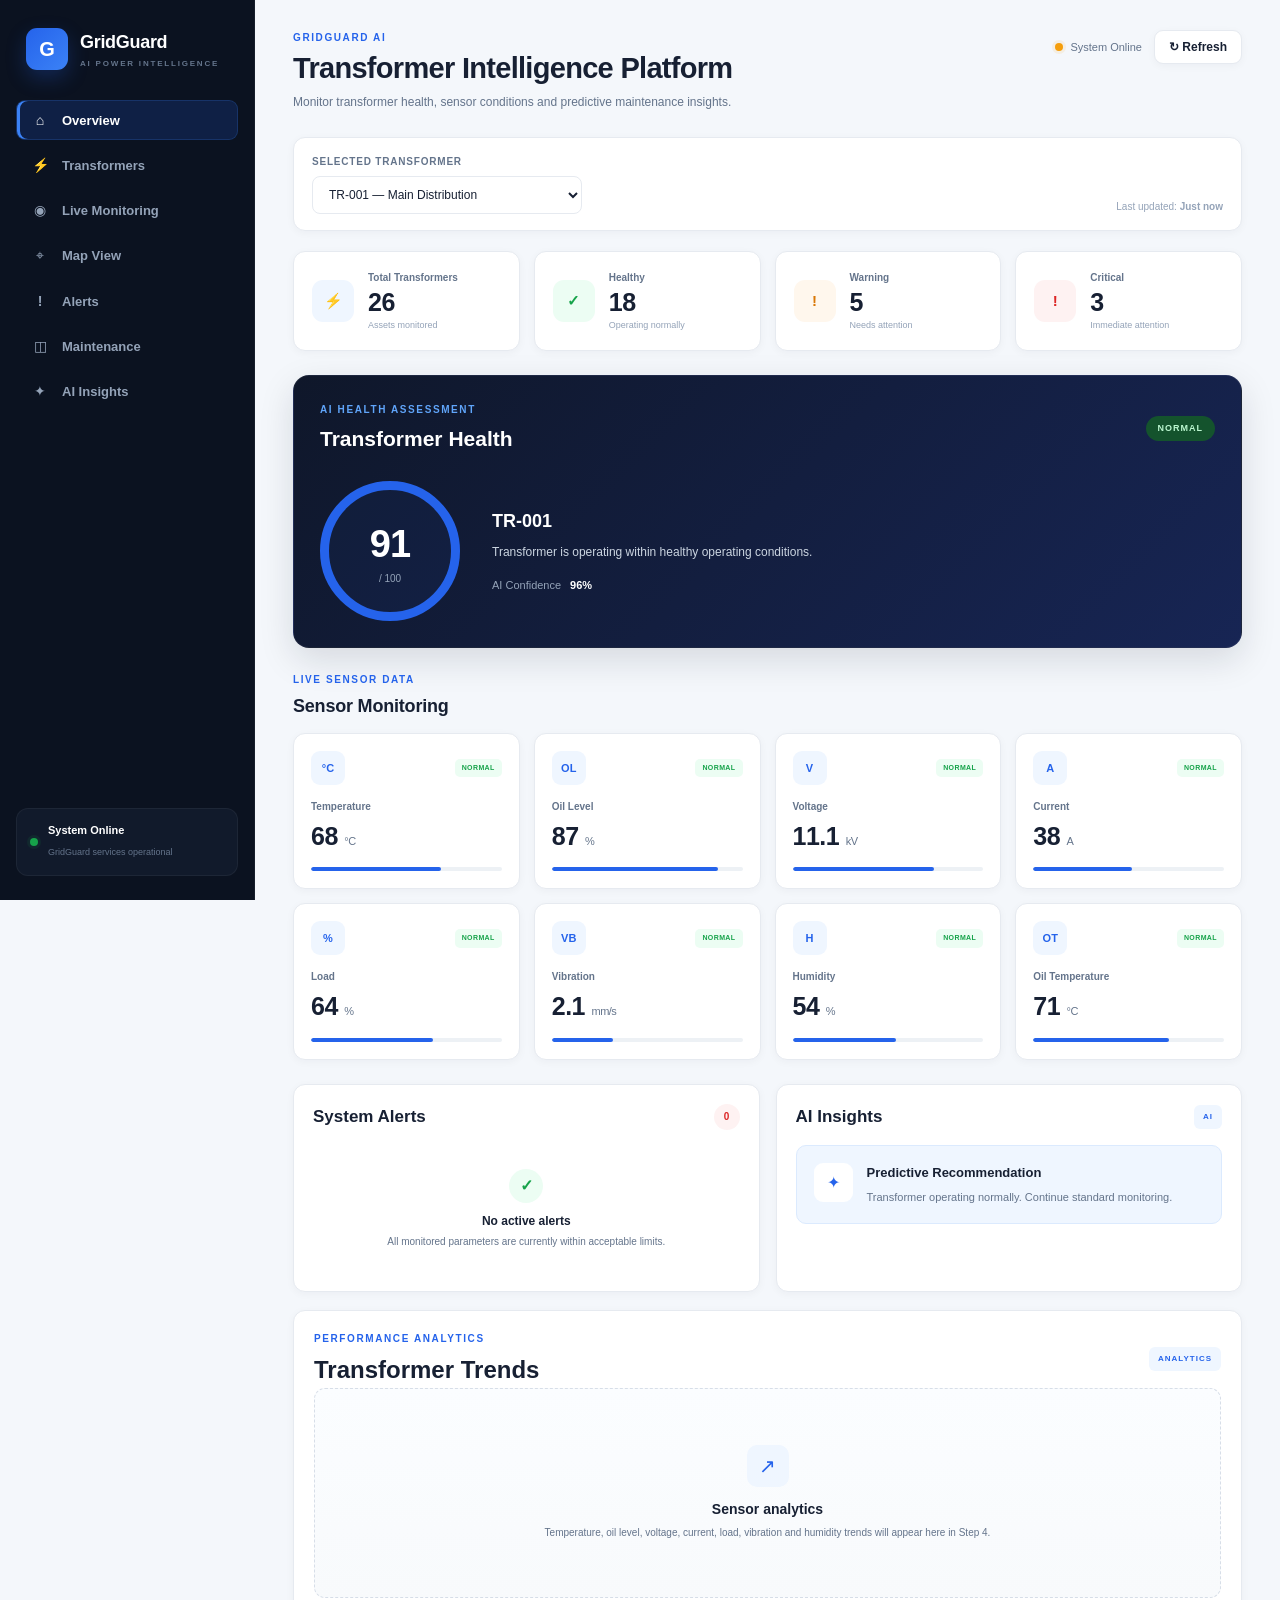
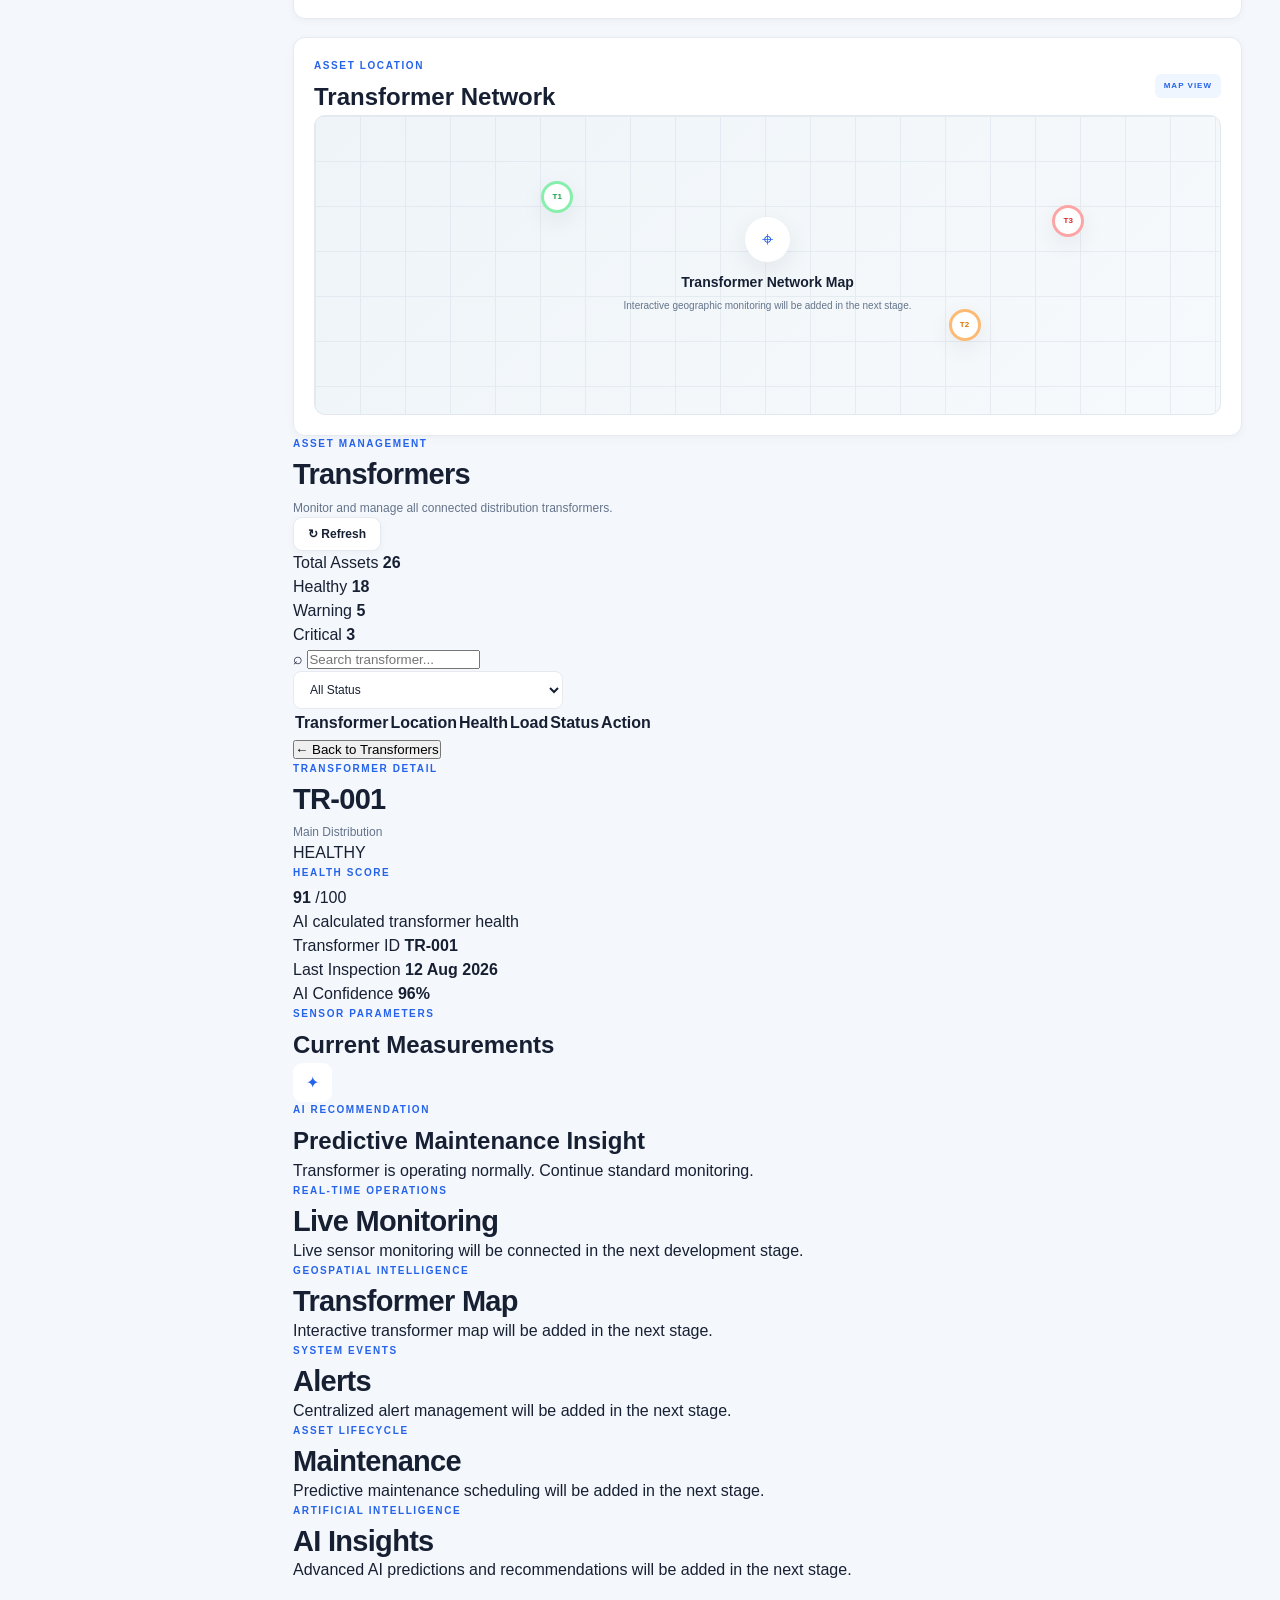
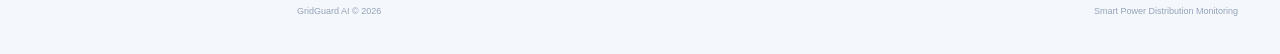
==== commit 9f358598: "Update print statement from 'Hello' to 'Goodbye'" ====
--- a/index.html
+++ b/index.html
@@ -4,10 +4,7 @@
 <head>
     <meta charset="UTF-8">
 
-    <meta
-        name="viewport"
-        content="width=device-width, initial-scale=1.0"
-    >
+    <meta name="viewport" content="width=device-width, initial-scale=1.0">
 
     <title>GridGuard AI | Transformer Intelligence Platform</title>
 
@@ -16,9 +13,9 @@
 
 <body>
 
-    <!-- =====================================================
+    <!-- =========================
          SIDEBAR
-    ====================================================== -->
+    ========================== -->
 
     <aside class="sidebar">
 
@@ -38,37 +35,37 @@
 
         <nav>
 
-            <button class="nav-item active">
+            <button class="nav-item active" data-page="overview">
                 <span>⌂</span>
                 <span>Overview</span>
             </button>
 
-            <button class="nav-item">
+            <button class="nav-item" data-page="transformers">
                 <span>⚡</span>
                 <span>Transformers</span>
             </button>
 
-            <button class="nav-item">
+            <button class="nav-item" data-page="monitoring">
                 <span>◉</span>
                 <span>Live Monitoring</span>
             </button>
 
-            <button class="nav-item">
+            <button class="nav-item" data-page="map">
                 <span>⌖</span>
                 <span>Map View</span>
             </button>
 
-            <button class="nav-item">
+            <button class="nav-item" data-page="alerts">
                 <span>!</span>
                 <span>Alerts</span>
             </button>
 
-            <button class="nav-item">
+            <button class="nav-item" data-page="maintenance">
                 <span>◫</span>
                 <span>Maintenance</span>
             </button>
 
-            <button class="nav-item">
+            <button class="nav-item" data-page="ai">
                 <span>✦</span>
                 <span>AI Insights</span>
             </button>
@@ -94,739 +91,562 @@
     </aside>
 
 
-
-    <!-- =====================================================
-         MAIN CONTENT
-    ====================================================== -->
+    <!-- =========================
+         MAIN
+    ========================== -->
 
     <main class="main-content">
 
 
         <!-- =================================================
-             TOP HEADER
+             OVERVIEW PAGE
         ================================================== -->
 
-        <header class="topbar">
-
-            <div>
-
-                <p class="eyebrow">
-                    GRIDGUARD AI
-                </p>
-
-                <h1>
-                    Transformer Intelligence Platform
-                </h1>
-
-                <p class="subtitle">
-                    Monitor transformer health, sensor conditions
-                    and predictive maintenance insights.
-                </p>
-
-            </div>
-
-
-            <div class="header-actions">
-
-                <div class="connection">
+        <section id="overviewPage" class="page active-page">
+
+            <header class="topbar">
+
+                <div>
+
+                    <p class="eyebrow">
+                        GRIDGUARD AI
+                    </p>
+
+                    <h1>
+                        Transformer Intelligence Platform
+                    </h1>
+
+                    <p class="subtitle">
+                        Monitor transformer health, sensor conditions
+                        and predictive maintenance insights.
+                    </p>
+
+                </div>
+
+
+                <div class="header-actions">
+
+                    <div class="connection">
+
+                        <span
+                            id="connectionDot"
+                            class="status-dot"
+                        ></span>
+
+                        <span id="connectionText">
+                            System Online
+                        </span>
+
+                    </div>
+
+                    <button
+                        class="refresh-btn"
+                        id="refreshBtn"
+                    >
+                        ↻ Refresh
+                    </button>
+
+                </div>
+
+            </header>
+
+
+            <!-- TRANSFORMER SELECTOR -->
+
+            <section class="control-section">
+
+                <div>
+
+                    <label for="transformerSelect">
+                        Selected Transformer
+                    </label>
+
+                    <select id="transformerSelect">
+
+                        <option value="TR-001">
+                            TR-001 — Main Distribution
+                        </option>
+
+                        <option value="TR-002">
+                            TR-002 — Industrial Zone
+                        </option>
+
+                        <option value="TR-003">
+                            TR-003 — Residential Sector
+                        </option>
+
+                    </select>
+
+                </div>
+
+
+                <div class="last-updated">
+
+                    Last updated:
+
+                    <strong id="lastUpdated">
+                        Just now
+                    </strong>
+
+                </div>
+
+            </section>
+
+
+            <!-- KPI -->
+
+            <section class="overview-section">
+
+                <div class="overview-card">
+
+                    <div class="overview-icon blue">
+                        ⚡
+                    </div>
+
+                    <div>
+
+                        <p>Total Transformers</p>
+
+                        <h3>26</h3>
+
+                        <span>Assets monitored</span>
+
+                    </div>
+
+                </div>
+
+
+                <div class="overview-card">
+
+                    <div class="overview-icon green">
+                        ✓
+                    </div>
+
+                    <div>
+
+                        <p>Healthy</p>
+
+                        <h3>18</h3>
+
+                        <span>Operating normally</span>
+
+                    </div>
+
+                </div>
+
+
+                <div class="overview-card">
+
+                    <div class="overview-icon orange">
+                        !
+                    </div>
+
+                    <div>
+
+                        <p>Warning</p>
+
+                        <h3>5</h3>
+
+                        <span>Needs attention</span>
+
+                    </div>
+
+                </div>
+
+
+                <div class="overview-card">
+
+                    <div class="overview-icon red">
+                        !
+                    </div>
+
+                    <div>
+
+                        <p>Critical</p>
+
+                        <h3>3</h3>
+
+                        <span>Immediate attention</span>
+
+                    </div>
+
+                </div>
+
+            </section>
+
+
+            <!-- HEALTH -->
+
+            <section class="health-card">
+
+                <div class="card-heading">
+
+                    <div>
+
+                        <p class="eyebrow">
+                            AI HEALTH ASSESSMENT
+                        </p>
+
+                        <h2>
+                            Transformer Health
+                        </h2>
+
+                    </div>
 
                     <span
-                        id="connectionDot"
-                        class="status-dot"
-                    ></span>
-
-                    <span id="connectionText">
-                        Connecting...
+                        id="riskBadge"
+                        class="risk-badge normal"
+                    >
+                        NORMAL
                     </span>
 
                 </div>
 
 
-                <button
-                    class="refresh-btn"
-                    id="refreshBtn"
-                >
-                    ↻ Refresh
-                </button>
-
-            </div>
-
-        </header>
-
-
-
-        <!-- =================================================
-             TRANSFORMER CONTROL
-        ================================================== -->
-
-        <section class="control-section">
-
-            <div>
-
-                <label for="transformerSelect">
-                    Selected Transformer
-                </label>
-
-                <select id="transformerSelect">
-
-                    <option value="TR-001">
-                        TR-001 — Main Distribution
-                    </option>
-
-                    <option value="TR-002">
-                        TR-002 — Industrial Zone
-                    </option>
-
-                    <option value="TR-003">
-                        TR-003 — Residential Sector
-                    </option>
-
-                </select>
-
-            </div>
-
-
-            <div class="last-updated">
-
-                Last updated:
-                <strong id="lastUpdated">
-                    --
-                </strong>
-
-            </div>
-
-        </section>
-
-
-
-        <!-- =================================================
-             SYSTEM OVERVIEW
-        ================================================== -->
-
-        <section class="overview-section">
-
-
-            <div class="overview-card">
-
-                <div class="overview-icon blue">
-                    ⚡
-                </div>
-
-                <div>
-
-                    <p>Total Transformers</p>
-
-                    <h3 id="totalTransformers">
-                        26
-                    </h3>
-
-                    <span>
-                        Assets monitored
-                    </span>
-
-                </div>
-
-            </div>
-
-
-            <div class="overview-card">
-
-                <div class="overview-icon green">
-                    ✓
-                </div>
-
-                <div>
-
-                    <p>Healthy</p>
-
-                    <h3 id="healthyTransformers">
-                        18
-                    </h3>
-
-                    <span>
-                        Operating normally
-                    </span>
-
-                </div>
-
-            </div>
-
-
-            <div class="overview-card">
-
-                <div class="overview-icon orange">
-                    !
-                </div>
-
-                <div>
-
-                    <p>Warning</p>
-
-                    <h3 id="warningTransformers">
-                        5
-                    </h3>
-
-                    <span>
-                        Needs attention
-                    </span>
-
-                </div>
-
-            </div>
-
-
-            <div class="overview-card">
-
-                <div class="overview-icon red">
-                    !
-                </div>
-
-                <div>
-
-                    <p>Critical</p>
-
-                    <h3 id="criticalTransformers">
-                        3
-                    </h3>
-
-                    <span>
-                        Immediate attention
-                    </span>
-
-                </div>
-
-            </div>
-
-        </section>
-
-
-
-        <!-- =================================================
-             TRANSFORMER HEALTH
-        ================================================== -->
-
-        <section class="health-card">
-
-            <div class="card-heading">
-
-                <div>
+                <div class="health-score-container">
+
+                    <div
+                        class="health-circle"
+                        id="healthCircle"
+                    >
+
+                        <div>
+
+                            <span id="healthScore">
+                                91
+                            </span>
+
+                            <small>
+                                / 100
+                            </small>
+
+                        </div>
+
+                    </div>
+
+
+                    <div class="health-details">
+
+                        <h3 id="transformerName">
+                            TR-001
+                        </h3>
+
+                        <p id="healthMessage">
+                            Transformer is operating within
+                            healthy operating conditions.
+                        </p>
+
+                        <div class="confidence">
+
+                            <span>
+                                AI Confidence
+                            </span>
+
+                            <strong id="aiConfidence">
+                                96%
+                            </strong>
+
+                        </div>
+
+                    </div>
+
+                </div>
+
+            </section>
+
+
+            <!-- SENSOR MONITORING -->
+
+            <section>
+
+                <div class="section-header">
 
                     <p class="eyebrow">
-                        AI HEALTH ASSESSMENT
+                        LIVE SENSOR DATA
                     </p>
 
                     <h2>
-                        Transformer Health
+                        Sensor Monitoring
                     </h2>
 
                 </div>
 
 
-                <span
-                    id="riskBadge"
-                    class="risk-badge normal"
-                >
-                    NORMAL
-                </span>
-
-            </div>
-
-
-            <div class="health-score-container">
-
-
-                <div
-                    class="health-circle"
-                    id="healthCircle"
-                >
-
-                    <div>
-
-                        <span id="healthScore">
-                            --
+                <div class="sensor-grid">
+
+                    <div class="sensor-card">
+
+                        <div class="sensor-top">
+
+                            <div class="sensor-icon">
+                                °C
+                            </div>
+
+                            <span class="parameter-status normal">
+                                NORMAL
+                            </span>
+
+                        </div>
+
+                        <p>Temperature</p>
+
+                        <h3>
+                            <span id="temperature">68</span>
+                            <small>°C</small>
+                        </h3>
+
+                        <div class="progress">
+                            <div
+                                class="progress-fill"
+                                style="width:68%"
+                            ></div>
+                        </div>
+
+                    </div>
+
+
+                    <div class="sensor-card">
+
+                        <div class="sensor-top">
+
+                            <div class="sensor-icon">
+                                OL
+                            </div>
+
+                            <span class="parameter-status normal">
+                                NORMAL
+                            </span>
+
+                        </div>
+
+                        <p>Oil Level</p>
+
+                        <h3>
+                            <span id="oilLevel">87</span>
+                            <small>%</small>
+                        </h3>
+
+                        <div class="progress">
+                            <div
+                                class="progress-fill"
+                                style="width:87%"
+                            ></div>
+                        </div>
+
+                    </div>
+
+
+                    <div class="sensor-card">
+
+                        <div class="sensor-top">
+
+                            <div class="sensor-icon">
+                                V
+                            </div>
+
+                            <span class="parameter-status normal">
+                                NORMAL
+                            </span>
+
+                        </div>
+
+                        <p>Voltage</p>
+
+                        <h3>
+                            <span id="voltage">11.1</span>
+                            <small>kV</small>
+                        </h3>
+
+                        <div class="progress">
+                            <div
+                                class="progress-fill"
+                                style="width:74%"
+                            ></div>
+                        </div>
+
+                    </div>
+
+
+                    <div class="sensor-card">
+
+                        <div class="sensor-top">
+
+                            <div class="sensor-icon">
+                                A
+                            </div>
+
+                            <span class="parameter-status normal">
+                                NORMAL
+                            </span>
+
+                        </div>
+
+                        <p>Current</p>
+
+                        <h3>
+                            <span id="current">38</span>
+                            <small>A</small>
+                        </h3>
+
+                        <div class="progress">
+                            <div
+                                class="progress-fill"
+                                style="width:52%"
+                            ></div>
+                        </div>
+
+                    </div>
+
+
+                    <div class="sensor-card">
+
+                        <div class="sensor-top">
+
+                            <div class="sensor-icon">
+                                %
+                            </div>
+
+                            <span class="parameter-status normal">
+                                NORMAL
+                            </span>
+
+                        </div>
+
+                        <p>Load</p>
+
+                        <h3>
+                            <span id="load">64</span>
+                            <small>%</small>
+                        </h3>
+
+                        <div class="progress">
+                            <div
+                                class="progress-fill"
+                                style="width:64%"
+                            ></div>
+                        </div>
+
+                    </div>
+
+
+                    <div class="sensor-card">
+
+                        <div class="sensor-top">
+
+                            <div class="sensor-icon">
+                                VB
+                            </div>
+
+                            <span class="parameter-status normal">
+                                NORMAL
+                            </span>
+
+                        </div>
+
+                        <p>Vibration</p>
+
+                        <h3>
+                            <span id="vibration">2.1</span>
+                            <small>mm/s</small>
+                        </h3>
+
+                        <div class="progress">
+                            <div
+                                class="progress-fill"
+                                style="width:32%"
+                            ></div>
+                        </div>
+
+                    </div>
+
+
+                    <div class="sensor-card">
+
+                        <div class="sensor-top">
+
+                            <div class="sensor-icon">
+                                H
+                            </div>
+
+                            <span class="parameter-status normal">
+                                NORMAL
+                            </span>
+
+                        </div>
+
+                        <p>Humidity</p>
+
+                        <h3>
+                            <span id="humidity">54</span>
+                            <small>%</small>
+                        </h3>
+
+                        <div class="progress">
+                            <div
+                                class="progress-fill"
+                                style="width:54%"
+                            ></div>
+                        </div>
+
+                    </div>
+
+
+                    <div class="sensor-card">
+
+                        <div class="sensor-top">
+
+                            <div class="sensor-icon">
+                                OT
+                            </div>
+
+                            <span class="parameter-status normal">
+                                NORMAL
+                            </span>
+
+                        </div>
+
+                        <p>Oil Temperature</p>
+
+                        <h3>
+                            <span id="oilTemp">71</span>
+                            <small>°C</small>
+                        </h3>
+
+                        <div class="progress">
+                            <div
+                                class="progress-fill"
+                                style="width:71%"
+                            ></div>
+                        </div>
+
+                    </div>
+
+                </div>
+
+            </section>
+
+
+            <!-- ALERTS + AI -->
+
+            <section class="bottom-grid">
+
+                <div class="panel">
+
+                    <div class="panel-header">
+
+                        <h2>
+                            System Alerts
+                        </h2>
+
+                        <span class="alert-count">
+                            0
                         </span>
 
-                        <small>
-                            / 100
-                        </small>
-
-                    </div>
-
-                </div>
-
-
-                <div class="health-details">
-
-                    <h3 id="transformerName">
-                        TR-001
-                    </h3>
-
-                    <p id="healthMessage">
-                        AI-powered transformer health assessment
-                        will appear here once sensor data is received.
-                    </p>
-
-
-                    <div class="confidence">
-
-                        <span>
-                            AI Confidence
-                        </span>
-
-                        <strong id="aiConfidence">
-                            --
-                        </strong>
-
-                    </div>
-
-                </div>
-
-            </div>
-
-        </section>
-
-
-
-        <!-- =================================================
-             SENSOR MONITORING
-        ================================================== -->
-
-        <section>
-
-            <div class="section-header">
-
-                <p class="eyebrow">
-                    LIVE SENSOR DATA
-                </p>
-
-                <h2>
-                    Sensor Monitoring
-                </h2>
-
-            </div>
-
-
-            <div class="sensor-grid">
-
-
-                <!-- Temperature -->
-
-                <div class="sensor-card">
-
-                    <div class="sensor-top">
-
-                        <div class="sensor-icon">
-                            °C
-                        </div>
-
-                        <span
-                            id="temperatureStatus"
-                            class="parameter-status normal"
-                        >
-                            NORMAL
-                        </span>
-
-                    </div>
-
-                    <p>
-                        Temperature
-                    </p>
-
-                    <h3>
-                        <span id="temperature">
-                            --
-                        </span>
-
-                        <small>
-                            °C
-                        </small>
-                    </h3>
-
-                    <div class="progress">
-
-                        <div
-                            id="temperatureProgress"
-                            class="progress-fill"
-                        ></div>
-
-                    </div>
-
-                </div>
-
-
-
-                <!-- Oil Level -->
-
-                <div class="sensor-card">
-
-                    <div class="sensor-top">
-
-                        <div class="sensor-icon">
-                            OL
-                        </div>
-
-                        <span
-                            id="oilLevelStatus"
-                            class="parameter-status normal"
-                        >
-                            NORMAL
-                        </span>
-
-                    </div>
-
-                    <p>
-                        Oil Level
-                    </p>
-
-                    <h3>
-                        <span id="oilLevel">
-                            --
-                        </span>
-
-                        <small>
-                            %
-                        </small>
-                    </h3>
-
-                    <div class="progress">
-
-                        <div
-                            id="oilLevelProgress"
-                            class="progress-fill"
-                        ></div>
-
-                    </div>
-
-                </div>
-
-
-
-                <!-- Voltage -->
-
-                <div class="sensor-card">
-
-                    <div class="sensor-top">
-
-                        <div class="sensor-icon">
-                            V
-                        </div>
-
-                        <span
-                            id="voltageStatus"
-                            class="parameter-status normal"
-                        >
-                            NORMAL
-                        </span>
-
-                    </div>
-
-                    <p>
-                        Voltage
-                    </p>
-
-                    <h3>
-
-                        <span id="voltage">
-                            --
-                        </span>
-
-                        <small>
-                            kV
-                        </small>
-
-                    </h3>
-
-                    <div class="progress">
-
-                        <div
-                            id="voltageProgress"
-                            class="progress-fill"
-                        ></div>
-
-                    </div>
-
-                </div>
-
-
-
-                <!-- Current -->
-
-                <div class="sensor-card">
-
-                    <div class="sensor-top">
-
-                        <div class="sensor-icon">
-                            A
-                        </div>
-
-                        <span
-                            id="currentStatus"
-                            class="parameter-status normal"
-                        >
-                            NORMAL
-                        </span>
-
-                    </div>
-
-                    <p>
-                        Current
-                    </p>
-
-                    <h3>
-
-                        <span id="current">
-                            --
-                        </span>
-
-                        <small>
-                            A
-                        </small>
-
-                    </h3>
-
-                    <div class="progress">
-
-                        <div
-                            id="currentProgress"
-                            class="progress-fill"
-                        ></div>
-
-                    </div>
-
-                </div>
-
-
-
-                <!-- Load -->
-
-                <div class="sensor-card">
-
-                    <div class="sensor-top">
-
-                        <div class="sensor-icon">
-                            %
-                        </div>
-
-                        <span
-                            id="loadStatus"
-                            class="parameter-status normal"
-                        >
-                            NORMAL
-                        </span>
-
-                    </div>
-
-                    <p>
-                        Load
-                    </p>
-
-                    <h3>
-
-                        <span id="load">
-                            --
-                        </span>
-
-                        <small>
-                            %
-                        </small>
-
-                    </h3>
-
-                    <div class="progress">
-
-                        <div
-                            id="loadProgress"
-                            class="progress-fill"
-                        ></div>
-
-                    </div>
-
-                </div>
-
-
-
-                <!-- Vibration -->
-
-                <div class="sensor-card">
-
-                    <div class="sensor-top">
-
-                        <div class="sensor-icon">
-                            VB
-                        </div>
-
-                        <span
-                            id="vibrationStatus"
-                            class="parameter-status normal"
-                        >
-                            NORMAL
-                        </span>
-
-                    </div>
-
-                    <p>
-                        Vibration
-                    </p>
-
-                    <h3>
-
-                        <span id="vibration">
-                            --
-                        </span>
-
-                        <small>
-                            mm/s
-                        </small>
-
-                    </h3>
-
-                    <div class="progress">
-
-                        <div
-                            id="vibrationProgress"
-                            class="progress-fill"
-                        ></div>
-
-                    </div>
-
-                </div>
-
-
-
-                <!-- Humidity -->
-
-                <div class="sensor-card">
-
-                    <div class="sensor-top">
-
-                        <div class="sensor-icon">
-                            H
-                        </div>
-
-                        <span
-                            id="humidityStatus"
-                            class="parameter-status normal"
-                        >
-                            NORMAL
-                        </span>
-
-                    </div>
-
-                    <p>
-                        Humidity
-                    </p>
-
-                    <h3>
-
-                        <span id="humidity">
-                            --
-                        </span>
-
-                        <small>
-                            %
-                        </small>
-
-                    </h3>
-
-                    <div class="progress">
-
-                        <div
-                            id="humidityProgress"
-                            class="progress-fill"
-                        ></div>
-
-                    </div>
-
-                </div>
-
-
-
-                <!-- Oil Temperature -->
-
-                <div class="sensor-card">
-
-                    <div class="sensor-top">
-
-                        <div class="sensor-icon">
-                            OT
-                        </div>
-
-                        <span
-                            id="oilTempStatus"
-                            class="parameter-status normal"
-                        >
-                            NORMAL
-                        </span>
-
-                    </div>
-
-                    <p>
-                        Oil Temperature
-                    </p>
-
-                    <h3>
-
-                        <span id="oilTemp">
-                            --
-                        </span>
-
-                        <small>
-                            °C
-                        </small>
-
-                    </h3>
-
-                    <div class="progress">
-
-                        <div
-                            id="oilTempProgress"
-                            class="progress-fill"
-                        ></div>
-
-                    </div>
-
-                </div>
-
-            </div>
-
-        </section>
-
-
-
-        <!-- =================================================
-             ALERTS + AI INSIGHTS
-        ================================================== -->
-
-        <section class="bottom-grid">
-
-
-            <!-- ALERTS -->
-
-            <div class="panel">
-
-                <div class="panel-header">
-
-                    <h2>
-                        System Alerts
-                    </h2>
-
-                    <span
-                        id="alertCount"
-                        class="alert-count"
-                    >
-                        0
-                    </span>
-
-                </div>
-
-
-                <div id="alertsContainer">
+                    </div>
 
                     <div class="empty-state">
 
-                        <div>
-                            ✓
-                        </div>
+                        <div>✓</div>
 
                         <p>
                             No active alerts
@@ -841,45 +661,479 @@
 
                 </div>
 
+
+                <div class="panel">
+
+                    <div class="panel-header">
+
+                        <h2>
+                            AI Insights
+                        </h2>
+
+                        <span class="preview-label">
+                            AI
+                        </span>
+
+                    </div>
+
+                    <div class="recommendation">
+
+                        <div class="recommendation-icon">
+                            ✦
+                        </div>
+
+                        <div>
+
+                            <h3>
+                                Predictive Recommendation
+                            </h3>
+
+                            <p id="recommendation">
+                                Transformer operating normally.
+                                Continue standard monitoring.
+                            </p>
+
+                        </div>
+
+                    </div>
+
+                </div>
+
+            </section>
+
+
+            <!-- ANALYTICS -->
+
+            <section class="analytics-preview">
+
+                <div class="analytics-heading">
+
+                    <div>
+
+                        <p class="eyebrow">
+                            PERFORMANCE ANALYTICS
+                        </p>
+
+                        <h2>
+                            Transformer Trends
+                        </h2>
+
+                    </div>
+
+                    <span class="preview-label">
+                        ANALYTICS
+                    </span>
+
+                </div>
+
+
+                <div class="analytics-placeholder">
+
+                    <div class="analytics-placeholder-icon">
+                        ↗
+                    </div>
+
+                    <h3>
+                        Sensor analytics
+                    </h3>
+
+                    <p>
+                        Temperature, oil level, voltage, current,
+                        load, vibration and humidity trends will
+                        appear here in Step 4.
+                    </p>
+
+                </div>
+
+            </section>
+
+
+            <!-- MAP -->
+
+            <section class="map-preview">
+
+                <div class="analytics-heading">
+
+                    <div>
+
+                        <p class="eyebrow">
+                            ASSET LOCATION
+                        </p>
+
+                        <h2>
+                            Transformer Network
+                        </h2>
+
+                    </div>
+
+                    <span class="preview-label">
+                        MAP VIEW
+                    </span>
+
+                </div>
+
+
+                <div class="map-placeholder">
+
+                    <div class="map-grid"></div>
+
+                    <div class="map-marker marker-one">
+                        T1
+                    </div>
+
+                    <div class="map-marker marker-two">
+                        T2
+                    </div>
+
+                    <div class="map-marker marker-three">
+                        T3
+                    </div>
+
+                    <div class="map-center-content">
+
+                        <div class="map-icon">
+                            ⌖
+                        </div>
+
+                        <h3>
+                            Transformer Network Map
+                        </h3>
+
+                        <p>
+                            Interactive geographic monitoring
+                            will be added in the next stage.
+                        </p>
+
+                    </div>
+
+                </div>
+
+            </section>
+
+        </section>
+
+
+
+        <!-- =================================================
+             TRANSFORMERS PAGE
+        ================================================== -->
+
+        <section
+            id="transformersPage"
+            class="page"
+        >
+
+            <header class="page-header">
+
+                <div>
+
+                    <p class="eyebrow">
+                        ASSET MANAGEMENT
+                    </p>
+
+                    <h1>
+                        Transformers
+                    </h1>
+
+                    <p class="subtitle">
+                        Monitor and manage all connected
+                        distribution transformers.
+                    </p>
+
+                </div>
+
+                <button
+                    class="refresh-btn"
+                    id="transformerRefresh"
+                >
+                    ↻ Refresh
+                </button>
+
+            </header>
+
+
+            <!-- TRANSFORMER SUMMARY -->
+
+            <div class="transformer-summary">
+
+                <div>
+                    <span>Total Assets</span>
+                    <strong>26</strong>
+                </div>
+
+                <div>
+                    <span>Healthy</span>
+                    <strong class="green-text">18</strong>
+                </div>
+
+                <div>
+                    <span>Warning</span>
+                    <strong class="orange-text">5</strong>
+                </div>
+
+                <div>
+                    <span>Critical</span>
+                    <strong class="red-text">3</strong>
+                </div>
+
             </div>
 
 
-
-            <!-- AI INSIGHTS -->
-
-            <div class="panel">
-
-                <div class="panel-header">
+            <!-- SEARCH -->
+
+            <div class="transformer-toolbar">
+
+                <div class="search-box">
+
+                    <span>
+                        ⌕
+                    </span>
+
+                    <input
+                        type="text"
+                        id="transformerSearch"
+                        placeholder="Search transformer..."
+                    >
+
+                </div>
+
+
+                <select id="statusFilter">
+
+                    <option value="all">
+                        All Status
+                    </option>
+
+                    <option value="normal">
+                        Healthy
+                    </option>
+
+                    <option value="warning">
+                        Warning
+                    </option>
+
+                    <option value="critical">
+                        Critical
+                    </option>
+
+                </select>
+
+            </div>
+
+
+            <!-- TABLE -->
+
+            <div class="transformer-table-card">
+
+                <div class="table-scroll">
+
+                    <table>
+
+                        <thead>
+
+                            <tr>
+
+                                <th>
+                                    Transformer
+                                </th>
+
+                                <th>
+                                    Location
+                                </th>
+
+                                <th>
+                                    Health
+                                </th>
+
+                                <th>
+                                    Load
+                                </th>
+
+                                <th>
+                                    Status
+                                </th>
+
+                                <th>
+                                    Action
+                                </th>
+
+                            </tr>
+
+                        </thead>
+
+
+                        <tbody id="transformerTableBody">
+                        </tbody>
+
+                    </table>
+
+                </div>
+
+            </div>
+
+        </section>
+
+
+
+        <!-- =================================================
+             TRANSFORMER DETAIL PAGE
+        ================================================== -->
+
+        <section
+            id="transformerDetailPage"
+            class="page"
+        >
+
+            <button
+                class="back-button"
+                id="backToTransformers"
+            >
+                ← Back to Transformers
+            </button>
+
+
+            <header class="detail-header">
+
+                <div>
+
+                    <p class="eyebrow">
+                        TRANSFORMER DETAIL
+                    </p>
+
+                    <h1 id="detailTransformerName">
+                        TR-001
+                    </h1>
+
+                    <p
+                        class="subtitle"
+                        id="detailTransformerLocation"
+                    >
+                        Main Distribution
+                    </p>
+
+                </div>
+
+
+                <span
+                    id="detailStatus"
+                    class="detail-status normal"
+                >
+                    HEALTHY
+                </span>
+
+            </header>
+
+
+            <!-- DETAIL HEALTH -->
+
+            <div class="detail-health-grid">
+
+                <div class="detail-health-card">
+
+                    <p class="eyebrow">
+                        HEALTH SCORE
+                    </p>
+
+                    <div class="detail-score">
+
+                        <strong id="detailHealthScore">
+                            91
+                        </strong>
+
+                        <span>
+                            /100
+                        </span>
+
+                    </div>
+
+                    <p>
+                        AI calculated transformer health
+                    </p>
+
+                </div>
+
+
+                <div class="detail-info-card">
+
+                    <div>
+
+                        <span>Transformer ID</span>
+
+                        <strong id="detailId">
+                            TR-001
+                        </strong>
+
+                    </div>
+
+                    <div>
+
+                        <span>Last Inspection</span>
+
+                        <strong>
+                            12 Aug 2026
+                        </strong>
+
+                    </div>
+
+                    <div>
+
+                        <span>AI Confidence</span>
+
+                        <strong id="detailConfidence">
+                            96%
+                        </strong>
+
+                    </div>
+
+                </div>
+
+            </div>
+
+
+            <!-- DETAIL SENSOR GRID -->
+
+            <div class="detail-section-title">
+
+                <p class="eyebrow">
+                    SENSOR PARAMETERS
+                </p>
+
+                <h2>
+                    Current Measurements
+                </h2>
+
+            </div>
+
+
+            <div
+                class="detail-sensor-grid"
+                id="detailSensorGrid"
+            >
+            </div>
+
+
+            <!-- AI RECOMMENDATION -->
+
+            <div class="detail-ai-card">
+
+                <div class="recommendation-icon">
+                    ✦
+                </div>
+
+                <div>
+
+                    <p class="eyebrow">
+                        AI RECOMMENDATION
+                    </p>
 
                     <h2>
-                        AI Insights
+                        Predictive Maintenance Insight
                     </h2>
 
-                    <span class="preview-label">
-                        AI
-                    </span>
-
-                </div>
-
-
-                <div class="recommendation">
-
-                    <div class="recommendation-icon">
-                        ✦
-                    </div>
-
-                    <div>
-
-                        <h3>
-                            Predictive Recommendation
-                        </h3>
-
-                        <p id="recommendation">
-                            AI recommendations based on transformer
-                            sensor conditions will appear here.
-                        </p>
-
-                    </div>
+                    <p id="detailRecommendation">
+                        Transformer is operating normally.
+                        Continue standard monitoring.
+                    </p>
 
                 </div>
 
@@ -890,125 +1144,113 @@
 
 
         <!-- =================================================
-             ANALYTICS PREVIEW
+             PLACEHOLDER PAGES
         ================================================== -->
 
-        <section class="analytics-preview">
-
-            <div class="section-header analytics-heading">
-
-                <div>
-
-                    <p class="eyebrow">
-                        PERFORMANCE ANALYTICS
-                    </p>
-
-                    <h2>
-                        Transformer Trends
-                    </h2>
-
-                </div>
-
-                <span class="preview-label">
-                    ANALYTICS
-                </span>
-
-            </div>
-
-
-            <div class="analytics-placeholder">
-
-                <div class="analytics-placeholder-icon">
-                    ↗
-                </div>
-
-                <h3>
-                    Sensor analytics
-                </h3>
-
-                <p>
-                    Temperature, oil level, voltage, current,
-                    load, vibration and humidity trends will
-                    appear here.
-                </p>
-
-            </div>
+        <section
+            id="monitoringPage"
+            class="page placeholder-page"
+        >
+
+            <p class="eyebrow">
+                REAL-TIME OPERATIONS
+            </p>
+
+            <h1>
+                Live Monitoring
+            </h1>
+
+            <p>
+                Live sensor monitoring will be connected
+                in the next development stage.
+            </p>
 
         </section>
 
 
-
-        <!-- =================================================
-             MAP PREVIEW
-        ================================================== -->
-
-        <section class="map-preview">
-
-            <div class="section-header analytics-heading">
-
-                <div>
-
-                    <p class="eyebrow">
-                        ASSET LOCATION
-                    </p>
-
-                    <h2>
-                        Transformer Network
-                    </h2>
-
-                </div>
-
-                <span class="preview-label">
-                    MAP VIEW
-                </span>
-
-            </div>
-
-
-            <div class="map-placeholder">
-
-                <div class="map-grid"></div>
-
-
-                <div class="map-marker marker-one">
-                    T1
-                </div>
-
-                <div class="map-marker marker-two">
-                    T2
-                </div>
-
-                <div class="map-marker marker-three">
-                    T3
-                </div>
-
-
-                <div class="map-center-content">
-
-                    <div class="map-icon">
-                        ⌖
-                    </div>
-
-                    <h3>
-                        Transformer Network Map
-                    </h3>
-
-                    <p>
-                        Geographic transformer monitoring
-                        will be available in the next stage.
-                    </p>
-
-                </div>
-
-            </div>
+        <section
+            id="mapPage"
+            class="page placeholder-page"
+        >
+
+            <p class="eyebrow">
+                GEOSPATIAL INTELLIGENCE
+            </p>
+
+            <h1>
+                Transformer Map
+            </h1>
+
+            <p>
+                Interactive transformer map will be added
+                in the next stage.
+            </p>
 
         </section>
 
 
-
-        <!-- =================================================
-             FOOTER
-        ================================================== -->
+        <section
+            id="alertsPage"
+            class="page placeholder-page"
+        >
+
+            <p class="eyebrow">
+                SYSTEM EVENTS
+            </p>
+
+            <h1>
+                Alerts
+            </h1>
+
+            <p>
+                Centralized alert management will be added
+                in the next stage.
+            </p>
+
+        </section>
+
+
+        <section
+            id="maintenancePage"
+            class="page placeholder-page"
+        >
+
+            <p class="eyebrow">
+                ASSET LIFECYCLE
+            </p>
+
+            <h1>
+                Maintenance
+            </h1>
+
+            <p>
+                Predictive maintenance scheduling will be
+                added in the next stage.
+            </p>
+
+        </section>
+
+
+        <section
+            id="aiPage"
+            class="page placeholder-page"
+        >
+
+            <p class="eyebrow">
+                ARTIFICIAL INTELLIGENCE
+            </p>
+
+            <h1>
+                AI Insights
+            </h1>
+
+            <p>
+                Advanced AI predictions and recommendations
+                will be added in the next stage.
+            </p>
+
+        </section>
+
 
         <footer>
 
@@ -1025,10 +1267,6 @@
     </main>
 
 
-    <!-- =====================================================
-         JAVASCRIPT
-    ====================================================== -->
-
     <script src="script.js"></script>
 
 </body>
--- a/style.css
+++ b/style.css
@@ -1,7 +1,9 @@
 /* =========================================================
-   GRIDGUARD AI — PROFESSIONAL DASHBOARD
-   STEP 1: VISUAL DESIGN
-   ========================================================= */
+   GRIDGUARD AI
+   PROFESSIONAL DASHBOARD
+   STEP 2 — COMPLETE DESIGN
+   ========================================================= */
+
 
 * {
     margin: 0;
@@ -9,39 +11,64 @@
     box-sizing: border-box;
 }
 
+
+/* =========================================================
+   DESIGN SYSTEM
+   ========================================================= */
+
 :root {
+
     --background: #f4f7fb;
+
     --surface: #ffffff;
+
     --surface-soft: #f8fafc;
 
     --text: #172033;
+
     --text-secondary: #64748b;
+
     --text-light: #94a3b8;
 
     --border: #e6eaf0;
 
     --primary: #2563eb;
+
     --primary-dark: #1d4ed8;
+
     --primary-soft: #eff6ff;
 
     --success: #16a34a;
+
     --success-soft: #ecfdf3;
 
     --warning: #d97706;
+
     --warning-soft: #fff7ed;
 
     --danger: #dc2626;
+
     --danger-soft: #fef2f2;
 
     --sidebar: #0b1220;
+
     --sidebar-soft: #111a2b;
+
     --sidebar-text: #94a3b8;
 
-    --shadow-sm: 0 2px 8px rgba(15, 23, 42, 0.04);
-    --shadow-md: 0 8px 25px rgba(15, 23, 42, 0.07);
+    --shadow-sm:
+        0 2px 8px rgba(15, 23, 42, 0.04);
+
+    --shadow-md:
+        0 8px 25px rgba(15, 23, 42, 0.07);
+
+    --shadow-lg:
+        0 14px 40px rgba(15, 23, 42, 0.10);
 
     --radius-sm: 8px;
+
     --radius-md: 12px;
+
     --radius-lg: 16px;
 }
 
@@ -55,6 +82,7 @@
 }
 
 body {
+
     font-family:
         Inter,
         -apple-system,
@@ -64,6 +92,7 @@
         sans-serif;
 
     background: var(--background);
+
     color: var(--text);
 
     min-height: 100vh;
@@ -86,10 +115,13 @@
    ========================================================= */
 
 .sidebar {
+
     position: fixed;
 
     left: 0;
+
     top: 0;
+
     bottom: 0;
 
     width: 255px;
@@ -101,11 +133,13 @@
     padding: 24px 16px;
 
     display: flex;
+
     flex-direction: column;
 
     z-index: 100;
 
-    border-right: 1px solid rgba(255, 255, 255, 0.05);
+    border-right:
+        1px solid rgba(255, 255, 255, 0.05);
 }
 
 
@@ -114,7 +148,9 @@
    ========================================================= */
 
 .logo {
-    display: flex;
+
+    display: flex;
+
     align-items: center;
 
     gap: 12px;
@@ -123,36 +159,46 @@
 }
 
 .logo-icon {
+
     width: 42px;
+
     height: 42px;
 
     border-radius: 11px;
 
-    background: linear-gradient(
-        135deg,
-        #2563eb,
-        #3b82f6
-    );
-
-    display: flex;
-    align-items: center;
+    background:
+        linear-gradient(
+            135deg,
+            #2563eb,
+            #3b82f6
+        );
+
+    display: flex;
+
+    align-items: center;
+
     justify-content: center;
 
     font-size: 20px;
+
     font-weight: 800;
 
     box-shadow:
-        0 8px 20px rgba(37, 99, 235, 0.25);
+        0 8px 20px
+        rgba(37, 99, 235, 0.25);
 }
 
 .logo h2 {
+
     font-size: 18px;
+
     font-weight: 750;
 
     letter-spacing: -0.3px;
 }
 
 .logo span {
+
     display: block;
 
     margin-top: 2px;
@@ -172,6 +218,7 @@
    ========================================================= */
 
 nav {
+
     display: flex;
 
     flex-direction: column;
@@ -180,6 +227,7 @@
 }
 
 .nav-item {
+
     width: 100%;
 
     border: 1px solid transparent;
@@ -193,6 +241,7 @@
     border-radius: 9px;
 
     display: flex;
+
     align-items: center;
 
     gap: 12px;
@@ -210,22 +259,36 @@
         transform 0.2s ease;
 }
 
+.nav-item span:first-child {
+
+    width: 20px;
+
+    text-align: center;
+
+    font-size: 14px;
+}
+
 .nav-item:hover {
+
     background: var(--sidebar-soft);
 
     color: white;
 
-    border-color: rgba(255, 255, 255, 0.04);
+    border-color:
+        rgba(255, 255, 255, 0.04);
 
     transform: translateX(2px);
 }
 
 .nav-item.active {
-    background: rgba(37, 99, 235, 0.18);
+
+    background:
+        rgba(37, 99, 235, 0.18);
 
     color: #ffffff;
 
-    border-color: rgba(59, 130, 246, 0.2);
+    border-color:
+        rgba(59, 130, 246, 0.2);
 
     box-shadow:
         inset 3px 0 0 #3b82f6;
@@ -233,29 +296,34 @@
 
 
 /* =========================================================
-   SIDEBAR BOTTOM
+   SIDEBAR STATUS
    ========================================================= */
 
 .sidebar-bottom {
+
     margin-top: auto;
 }
 
 .system-status {
+
     background: var(--sidebar-soft);
 
-    border: 1px solid rgba(255, 255, 255, 0.05);
+    border:
+        1px solid rgba(255, 255, 255, 0.05);
 
     border-radius: 12px;
 
     padding: 13px;
 
     display: flex;
+
     align-items: center;
 
     gap: 10px;
 }
 
 .system-status strong {
+
     display: block;
 
     font-size: 11px;
@@ -264,6 +332,7 @@
 }
 
 .system-status small {
+
     color: #64748b;
 
     font-size: 9px;
@@ -275,6 +344,7 @@
    ========================================================= */
 
 .main-content {
+
     margin-left: 255px;
 
     padding: 30px 38px;
@@ -288,9 +358,11 @@
    ========================================================= */
 
 .topbar {
+
     display: flex;
 
     justify-content: space-between;
+
     align-items: flex-start;
 
     gap: 30px;
@@ -299,6 +371,7 @@
 }
 
 .eyebrow {
+
     color: var(--primary);
 
     font-size: 10px;
@@ -313,6 +386,7 @@
 }
 
 h1 {
+
     font-size: 29px;
 
     line-height: 1.2;
@@ -323,6 +397,7 @@
 }
 
 .subtitle {
+
     margin-top: 7px;
 
     color: var(--text-secondary);
@@ -336,6 +411,7 @@
    ========================================================= */
 
 .header-actions {
+
     display: flex;
 
     align-items: center;
@@ -344,6 +420,7 @@
 }
 
 .connection {
+
     display: flex;
 
     align-items: center;
@@ -358,7 +435,9 @@
 }
 
 .status-dot {
+
     width: 8px;
+
     height: 8px;
 
     border-radius: 50%;
@@ -368,21 +447,26 @@
     display: inline-block;
 
     box-shadow:
-        0 0 0 3px rgba(245, 158, 11, 0.1);
+        0 0 0 3px
+        rgba(245, 158, 11, 0.1);
 }
 
 .status-dot.online {
+
     background: var(--success);
 
     box-shadow:
-        0 0 0 3px rgba(22, 163, 74, 0.1);
+        0 0 0 3px
+        rgba(22, 163, 74, 0.1);
 }
 
 .status-dot.offline {
+
     background: var(--danger);
 
     box-shadow:
-        0 0 0 3px rgba(220, 38, 38, 0.1);
+        0 0 0 3px
+        rgba(220, 38, 38, 0.1);
 }
 
 
@@ -391,6 +475,7 @@
    ========================================================= */
 
 .refresh-btn {
+
     border: 1px solid var(--border);
 
     background: var(--surface);
@@ -411,6 +496,7 @@
 }
 
 .refresh-btn:hover {
+
     border-color: #cbd5e1;
 
     background: var(--surface-soft);
@@ -422,10 +508,11 @@
 
 
 /* =========================================================
-   CONTROL SECTION
+   TRANSFORMER CONTROL
    ========================================================= */
 
 .control-section {
+
     background: var(--surface);
 
     border: 1px solid var(--border);
@@ -446,6 +533,7 @@
 }
 
 .control-section label {
+
     display: block;
 
     color: var(--text-secondary);
@@ -462,6 +550,7 @@
 }
 
 select {
+
     min-width: 270px;
 
     padding: 10px 12px;
@@ -482,13 +571,16 @@
 }
 
 select:focus {
+
     border-color: var(--primary);
 
     box-shadow:
-        0 0 0 3px rgba(37, 99, 235, 0.08);
+        0 0 0 3px
+        rgba(37, 99, 235, 0.08);
 }
 
 .last-updated {
+
     font-size: 10px;
 
     color: var(--text-light);
@@ -496,10 +588,140 @@
 
 
 /* =========================================================
+   SYSTEM OVERVIEW
+   ========================================================= */
+
+.overview-section {
+
+    display: grid;
+
+    grid-template-columns:
+        repeat(4, 1fr);
+
+    gap: 14px;
+
+    margin-bottom: 24px;
+}
+
+.overview-card {
+
+    background: var(--surface);
+
+    border: 1px solid var(--border);
+
+    border-radius: var(--radius-md);
+
+    padding: 18px;
+
+    display: flex;
+
+    align-items: center;
+
+    gap: 14px;
+
+    box-shadow: var(--shadow-sm);
+
+    transition:
+        transform 0.2s ease,
+        box-shadow 0.2s ease;
+}
+
+.overview-card:hover {
+
+    transform: translateY(-2px);
+
+    box-shadow: var(--shadow-md);
+}
+
+.overview-icon {
+
+    width: 42px;
+
+    height: 42px;
+
+    border-radius: 11px;
+
+    display: flex;
+
+    align-items: center;
+
+    justify-content: center;
+
+    font-size: 15px;
+
+    font-weight: 800;
+
+    flex-shrink: 0;
+}
+
+.overview-icon.blue {
+
+    background: var(--primary-soft);
+
+    color: var(--primary);
+}
+
+.overview-icon.green {
+
+    background: var(--success-soft);
+
+    color: var(--success);
+}
+
+.overview-icon.orange {
+
+    background: var(--warning-soft);
+
+    color: var(--warning);
+}
+
+.overview-icon.red {
+
+    background: var(--danger-soft);
+
+    color: var(--danger);
+}
+
+.overview-card p {
+
+    color: var(--text-secondary);
+
+    font-size: 10px;
+
+    font-weight: 600;
+
+    margin-bottom: 2px;
+}
+
+.overview-card h3 {
+
+    font-size: 25px;
+
+    line-height: 1.2;
+
+    font-weight: 750;
+
+    letter-spacing: -0.5px;
+}
+
+.overview-card span {
+
+    display: block;
+
+    color: var(--text-light);
+
+    font-size: 9px;
+
+    margin-top: 2px;
+}
+
+
+/* =========================================================
    HEALTH CARD
    ========================================================= */
 
 .health-card {
+
     background:
         linear-gradient(
             135deg,
@@ -515,13 +737,16 @@
 
     margin-bottom: 24px;
 
-    border: 1px solid rgba(255, 255, 255, 0.05);
+    border:
+        1px solid rgba(255, 255, 255, 0.05);
 
     box-shadow:
-        0 12px 35px rgba(15, 23, 42, 0.13);
+        0 12px 35px
+        rgba(15, 23, 42, 0.13);
 }
 
 .card-heading {
+
     display: flex;
 
     justify-content: space-between;
@@ -530,16 +755,19 @@
 }
 
 .card-heading .eyebrow {
+
     color: #60a5fa;
 }
 
 .card-heading h2 {
+
     font-size: 21px;
 
     font-weight: 700;
 }
 
 .risk-badge {
+
     padding: 6px 12px;
 
     border-radius: 20px;
@@ -552,24 +780,28 @@
 }
 
 .risk-badge.normal {
+
     background: #14532d;
 
     color: #bbf7d0;
 }
 
 .risk-badge.warning {
+
     background: #78350f;
 
     color: #fed7aa;
 }
 
 .risk-badge.critical {
+
     background: #7f1d1d;
 
     color: #fecaca;
 }
 
 .health-score-container {
+
     display: flex;
 
     align-items: center;
@@ -580,7 +812,9 @@
 }
 
 .health-circle {
+
     width: 140px;
+
     height: 140px;
 
     border-radius: 50%;
@@ -600,10 +834,12 @@
 }
 
 .health-circle div {
+
     text-align: center;
 }
 
 .health-circle span {
+
     font-size: 38px;
 
     font-weight: 800;
@@ -612,6 +848,7 @@
 }
 
 .health-circle small {
+
     display: block;
 
     color: #94a3b8;
@@ -622,12 +859,14 @@
 }
 
 .health-details h3 {
+
     font-size: 18px;
 
     margin-bottom: 7px;
 }
 
 .health-details p {
+
     color: #cbd5e1;
 
     font-size: 12px;
@@ -638,6 +877,7 @@
 }
 
 .confidence {
+
     display: flex;
 
     gap: 9px;
@@ -650,19 +890,22 @@
 }
 
 .confidence strong {
+
     color: white;
 }
 
 
 /* =========================================================
-   SENSOR SECTION
+   SENSOR MONITORING
    ========================================================= */
 
 .section-header {
+
     margin-bottom: 13px;
 }
 
 .section-header h2 {
+
     font-size: 18px;
 
     font-weight: 700;
@@ -671,9 +914,11 @@
 }
 
 .sensor-grid {
+
     display: grid;
 
-    grid-template-columns: repeat(4, 1fr);
+    grid-template-columns:
+        repeat(4, 1fr);
 
     gap: 14px;
 
@@ -681,6 +926,7 @@
 }
 
 .sensor-card {
+
     background: var(--surface);
 
     border: 1px solid var(--border);
@@ -698,6 +944,7 @@
 }
 
 .sensor-card:hover {
+
     transform: translateY(-3px);
 
     border-color: #d7dee8;
@@ -706,6 +953,7 @@
 }
 
 .sensor-top {
+
     display: flex;
 
     justify-content: space-between;
@@ -716,7 +964,9 @@
 }
 
 .sensor-icon {
+
     width: 34px;
+
     height: 34px;
 
     border-radius: 9px;
@@ -731,301 +981,645 @@
 
     justify-content: center;
 
+    font-size: 11px;
+
+    font-weight: 800;
+}
+
+.sensor-card p {
+
+    color: var(--text-secondary);
+
+    font-size: 10px;
+
+    margin-bottom: 4px;
+
+    font-weight: 550;
+}
+
+.sensor-card h3 {
+
+    font-size: 25px;
+
+    letter-spacing: -0.5px;
+
+    font-weight: 750;
+}
+
+.sensor-card h3 small {
+
+    color: var(--text-secondary);
+
+    font-size: 11px;
+
+    font-weight: 500;
+}
+
+.parameter-status {
+
+    padding: 4px 7px;
+
+    border-radius: 5px;
+
+    font-size: 7px;
+
+    font-weight: 800;
+
+    letter-spacing: 0.4px;
+}
+
+.parameter-status.normal {
+
+    color: var(--success);
+
+    background: var(--success-soft);
+}
+
+.parameter-status.warning {
+
+    color: var(--warning);
+
+    background: var(--warning-soft);
+}
+
+.parameter-status.critical {
+
+    color: var(--danger);
+
+    background: var(--danger-soft);
+}
+
+.progress {
+
+    width: 100%;
+
+    height: 4px;
+
+    background: #edf1f5;
+
+    border-radius: 10px;
+
+    margin-top: 12px;
+
+    overflow: hidden;
+}
+
+.progress-fill {
+
+    width: 0%;
+
+    height: 100%;
+
+    background: var(--primary);
+
+    border-radius: 10px;
+
+    transition:
+        width 0.5s ease;
+}
+
+
+/* =========================================================
+   BOTTOM PANELS
+   ========================================================= */
+
+.bottom-grid {
+
+    display: grid;
+
+    grid-template-columns:
+        1fr 1fr;
+
+    gap: 16px;
+
+    margin-top: 8px;
+}
+
+.panel {
+
+    background: var(--surface);
+
+    border: 1px solid var(--border);
+
+    border-radius: var(--radius-md);
+
+    padding: 19px;
+
+    box-shadow: var(--shadow-sm);
+}
+
+.panel-header {
+
+    display: flex;
+
+    justify-content: space-between;
+
+    align-items: center;
+
+    margin-bottom: 16px;
+}
+
+.panel-header h2 {
+
+    font-size: 17px;
+
+    font-weight: 700;
+}
+
+.alert-count {
+
+    min-width: 26px;
+
+    height: 26px;
+
+    border-radius: 50%;
+
+    background: var(--danger-soft);
+
+    color: var(--danger);
+
+    display: flex;
+
+    align-items: center;
+
+    justify-content: center;
+
+    font-size: 10px;
+
+    font-weight: 800;
+}
+
+
+/* =========================================================
+   EMPTY STATE
+   ========================================================= */
+
+.empty-state {
+
+    text-align: center;
+
+    padding: 23px;
+
+    color: var(--text-secondary);
+}
+
+.empty-state div {
+
+    margin: auto auto 9px;
+
+    width: 34px;
+
+    height: 34px;
+
+    border-radius: 50%;
+
+    background: var(--success-soft);
+
+    color: var(--success);
+
+    display: flex;
+
+    align-items: center;
+
+    justify-content: center;
+
+    font-weight: 800;
+}
+
+.empty-state p {
+
+    color: var(--text);
+
+    font-weight: 650;
+
+    font-size: 12px;
+}
+
+.empty-state small {
+
+    display: block;
+
+    margin-top: 4px;
+
+    font-size: 10px;
+}
+
+
+/* =========================================================
+   ALERTS
+   ========================================================= */
+
+.alert-item {
+
+    border-left:
+        3px solid var(--danger);
+
+    background: #fff8f8;
+
+    padding: 11px;
+
+    border-radius: 7px;
+
+    margin-bottom: 8px;
+}
+
+.alert-item.warning {
+
+    border-left-color: var(--warning);
+
+    background: #fffaf0;
+}
+
+.alert-item h4 {
+
+    font-size: 11px;
+
+    font-weight: 700;
+}
+
+.alert-item p {
+
+    margin-top: 4px;
+
+    color: var(--text-secondary);
+
+    font-size: 10px;
+}
+
+
+/* =========================================================
+   AI RECOMMENDATION
+   ========================================================= */
+
+.recommendation {
+
+    display: flex;
+
+    gap: 14px;
+
+    background: var(--primary-soft);
+
+    padding: 17px;
+
+    border-radius: 10px;
+
+    border:
+        1px solid #dbeafe;
+}
+
+.recommendation-icon {
+
+    width: 39px;
+
+    height: 39px;
+
+    background: white;
+
+    border-radius: 9px;
+
+    display: flex;
+
+    justify-content: center;
+
+    align-items: center;
+
+    color: var(--primary);
+
+    flex-shrink: 0;
+}
+
+.recommendation h3 {
+
     font-size: 13px;
 
+    margin-bottom: 6px;
+}
+
+.recommendation p {
+
+    font-size: 11px;
+
+    color: var(--text-secondary);
+
+    line-height: 1.6;
+}
+
+
+/* =========================================================
+   PREVIEW LABEL
+   ========================================================= */
+
+.preview-label {
+
+    font-size: 8px;
+
     font-weight: 800;
-}
-
-.sensor-card p {
+
+    letter-spacing: 1px;
+
+    color: var(--primary);
+
+    background: var(--primary-soft);
+
+    padding: 6px 9px;
+
+    border-radius: 6px;
+}
+
+
+/* =========================================================
+   ANALYTICS PREVIEW
+   ========================================================= */
+
+.analytics-preview {
+
+    background: var(--surface);
+
+    border: 1px solid var(--border);
+
+    border-radius: var(--radius-md);
+
+    padding: 20px;
+
+    margin-top: 18px;
+
+    box-shadow: var(--shadow-sm);
+}
+
+.analytics-heading {
+
+    display: flex;
+
+    justify-content: space-between;
+
+    align-items: center;
+}
+
+.analytics-placeholder {
+
+    min-height: 210px;
+
+    border:
+        1px dashed #d7dee8;
+
+    border-radius: 11px;
+
+    background:
+        linear-gradient(
+            180deg,
+            #fbfdff,
+            #f8fafc
+        );
+
+    display: flex;
+
+    flex-direction: column;
+
+    justify-content: center;
+
+    align-items: center;
+
+    text-align: center;
+
+    padding: 30px;
+}
+
+.analytics-placeholder-icon {
+
+    width: 42px;
+
+    height: 42px;
+
+    border-radius: 10px;
+
+    background: var(--primary-soft);
+
+    color: var(--primary);
+
+    display: flex;
+
+    justify-content: center;
+
+    align-items: center;
+
+    font-size: 20px;
+
+    margin-bottom: 12px;
+}
+
+.analytics-placeholder h3 {
+
+    font-size: 14px;
+
+    margin-bottom: 5px;
+}
+
+.analytics-placeholder p {
+
+    max-width: 500px;
+
     color: var(--text-secondary);
 
     font-size: 10px;
 
-    margin-bottom: 4px;
-
-    font-weight: 550;
-}
-
-.sensor-card h3 {
-    font-size: 25px;
-
-    letter-spacing: -0.5px;
-
-    font-weight: 750;
-}
-
-.sensor-card h3 small {
+    line-height: 1.6;
+}
+
+
+/* =========================================================
+   MAP PREVIEW
+   ========================================================= */
+
+.map-preview {
+
+    background: var(--surface);
+
+    border: 1px solid var(--border);
+
+    border-radius: var(--radius-md);
+
+    padding: 20px;
+
+    margin-top: 18px;
+
+    box-shadow: var(--shadow-sm);
+}
+
+.map-placeholder {
+
+    position: relative;
+
+    height: 300px;
+
+    overflow: hidden;
+
+    border-radius: 11px;
+
+    background:
+        linear-gradient(
+            135deg,
+            #eef4f8,
+            #f7fafc
+        );
+
+    border:
+        1px solid #e1e8ef;
+}
+
+.map-grid {
+
+    position: absolute;
+
+    inset: 0;
+
+    opacity: 0.35;
+
+    background-image:
+        linear-gradient(
+            #cbd5e1 1px,
+            transparent 1px
+        ),
+        linear-gradient(
+            90deg,
+            #cbd5e1 1px,
+            transparent 1px
+        );
+
+    background-size: 45px 45px;
+}
+
+.map-center-content {
+
+    position: absolute;
+
+    top: 50%;
+
+    left: 50%;
+
+    transform:
+        translate(-50%, -50%);
+
+    text-align: center;
+
+    z-index: 2;
+
+    width: 300px;
+}
+
+.map-icon {
+
+    width: 45px;
+
+    height: 45px;
+
+    margin:
+        0 auto 10px;
+
+    border-radius: 50%;
+
+    background: white;
+
+    color: var(--primary);
+
+    display: flex;
+
+    align-items: center;
+
+    justify-content: center;
+
+    font-size: 20px;
+
+    box-shadow: var(--shadow-md);
+}
+
+.map-center-content h3 {
+
+    font-size: 14px;
+
+    margin-bottom: 5px;
+}
+
+.map-center-content p {
+
     color: var(--text-secondary);
 
-    font-size: 11px;
-
-    font-weight: 500;
-}
-
-.parameter-status {
-    padding: 4px 7px;
-
-    border-radius: 5px;
-
-    font-size: 7px;
+    font-size: 10px;
+}
+
+.map-marker {
+
+    position: absolute;
+
+    width: 32px;
+
+    height: 32px;
+
+    border-radius: 50%;
+
+    display: flex;
+
+    align-items: center;
+
+    justify-content: center;
+
+    background: white;
+
+    font-size: 8px;
 
     font-weight: 800;
 
-    letter-spacing: 0.4px;
-}
-
-.parameter-status.normal {
+    box-shadow: var(--shadow-md);
+
+    z-index: 3;
+}
+
+.marker-one {
+
+    top: 22%;
+
+    left: 25%;
+
     color: var(--success);
 
-    background: var(--success-soft);
-}
-
-.parameter-status.warning {
+    border:
+        3px solid #86efac;
+}
+
+.marker-two {
+
+    top: 65%;
+
+    left: 70%;
+
     color: var(--warning);
 
-    background: var(--warning-soft);
-}
-
-.parameter-status.critical {
+    border:
+        3px solid #fdba74;
+}
+
+.marker-three {
+
+    top: 30%;
+
+    right: 15%;
+
     color: var(--danger);
 
-    background: var(--danger-soft);
-}
-
-.progress {
-    width: 100%;
-
-    height: 4px;
-
-    background: #edf1f5;
-
-    border-radius: 10px;
-
-    margin-top: 12px;
-
-    overflow: hidden;
-}
-
-.progress-fill {
-    width: 0%;
-
-    height: 100%;
-
-    background: var(--primary);
-
-    border-radius: 10px;
-
-    transition: width 0.5s ease;
-}
-
-
-/* =========================================================
-   BOTTOM PANELS
-   ========================================================= */
-
-.bottom-grid {
-    display: grid;
-
-    grid-template-columns: 1fr 1fr;
-
-    gap: 16px;
-
-    margin-top: 8px;
-}
-
-.panel {
-    background: var(--surface);
-
-    border: 1px solid var(--border);
-
-    border-radius: var(--radius-md);
-
-    padding: 19px;
-
-    box-shadow: var(--shadow-sm);
-}
-
-.panel-header {
+    border:
+        3px solid #fca5a5;
+}
+
+
+/* =========================================================
+   FOOTER
+   ========================================================= */
+
+footer {
+
     display: flex;
 
     justify-content: space-between;
 
-    align-items: center;
-
-    margin-bottom: 16px;
-}
-
-.panel-header h2 {
-    font-size: 17px;
-
-    font-weight: 700;
-}
-
-.alert-count {
-    min-width: 26px;
-    height: 26px;
-
-    border-radius: 50%;
-
-    background: var(--danger-soft);
-
-    color: var(--danger);
-
-    display: flex;
-
-    align-items: center;
-
-    justify-content: center;
-
-    font-size: 10px;
-
-    font-weight: 800;
-}
-
-
-/* =========================================================
-   ALERTS
-   ========================================================= */
-
-.empty-state {
-    text-align: center;
-
-    padding: 23px;
-
-    color: var(--text-secondary);
-}
-
-.empty-state div {
-    margin: auto auto 9px;
-
-    width: 34px;
-    height: 34px;
-
-    border-radius: 50%;
-
-    background: var(--success-soft);
-
-    color: var(--success);
-
-    display: flex;
-
-    align-items: center;
-
-    justify-content: center;
-
-    font-weight: 800;
-}
-
-.empty-state p {
-    color: var(--text);
-
-    font-weight: 650;
-
-    font-size: 12px;
-}
-
-.empty-state small {
-    display: block;
-
-    margin-top: 4px;
-
-    font-size: 10px;
-}
-
-.alert-item {
-    border-left: 3px solid var(--danger);
-
-    background: #fff8f8;
-
-    padding: 11px;
-
-    border-radius: 7px;
-
-    margin-bottom: 8px;
-}
-
-.alert-item.warning {
-    border-left-color: var(--warning);
-
-    background: #fffaf0;
-}
-
-.alert-item h4 {
-    font-size: 11px;
-
-    font-weight: 700;
-}
-
-.alert-item p {
-    margin-top: 4px;
-
-    color: var(--text-secondary);
-
-    font-size: 10px;
-}
-
-
-/* =========================================================
-   AI RECOMMENDATION
-   ========================================================= */
-
-.recommendation {
-    display: flex;
-
-    gap: 14px;
-
-    background: var(--primary-soft);
-
-    padding: 17px;
-
-    border-radius: 10px;
-
-    border: 1px solid #dbeafe;
-}
-
-.recommendation-icon {
-    width: 39px;
-    height: 39px;
-
-    background: white;
-
-    border-radius: 9px;
-
-    display: flex;
-
-    justify-content: center;
-
-    align-items: center;
-
-    color: var(--primary);
-
-    flex-shrink: 0;
-}
-
-.recommendation h3 {
-    font-size: 13px;
-
-    margin-bottom: 6px;
-}
-
-.recommendation p {
-    font-size: 11px;
-
-    color: var(--text-secondary);
-
-    line-height: 1.6;
-}
-
-
-/* =========================================================
-   FOOTER
-   ========================================================= */
-
-footer {
-    display: flex;
-
-    justify-content: space-between;
-
     color: var(--text-light);
 
     font-size: 9px;
@@ -1041,11 +1635,25 @@
 @media (max-width: 1200px) {
 
     .main-content {
+
         padding: 28px;
     }
 
     .sensor-grid {
-        grid-template-columns: repeat(2, 1fr);
+
+        grid-template-columns:
+            repeat(2, 1fr);
+    }
+
+}
+
+
+@media (max-width: 1100px) {
+
+    .overview-section {
+
+        grid-template-columns:
+            repeat(2, 1fr);
     }
 
 }
@@ -1054,14 +1662,17 @@
 @media (max-width: 950px) {
 
     .sidebar {
+
         width: 220px;
     }
 
     .main-content {
+
         margin-left: 220px;
     }
 
     .bottom-grid {
+
         grid-template-columns: 1fr;
     }
 
@@ -1071,6 +1682,7 @@
 @media (max-width: 800px) {
 
     .sidebar {
+
         position: relative;
 
         width: 100%;
@@ -1081,10 +1693,12 @@
     }
 
     .logo {
+
         padding-bottom: 15px;
     }
 
     nav {
+
         flex-direction: row;
 
         overflow-x: auto;
@@ -1093,24 +1707,29 @@
     }
 
     .nav-item {
+
         min-width: max-content;
     }
 
     .sidebar-bottom {
+
         display: none;
     }
 
     .main-content {
+
         margin-left: 0;
 
         padding: 24px 18px;
     }
 
     .topbar {
+
         flex-direction: column;
     }
 
     .control-section {
+
         align-items: flex-start;
 
         flex-direction: column;
@@ -1119,6 +1738,7 @@
     }
 
     .health-score-container {
+
         flex-direction: column;
 
         align-items: flex-start;
@@ -1129,23 +1749,37 @@
 
 @media (max-width: 550px) {
 
+    .overview-section {
+
+        grid-template-columns: 1fr;
+    }
+
     .sensor-grid {
+
         grid-template-columns: 1fr;
     }
 
     .header-actions {
+
         width: 100%;
 
         justify-content: space-between;
     }
 
     select {
+
         width: 100%;
 
         min-width: 0;
     }
 
+    .map-center-content {
+
+        width: 230px;
+    }
+
     footer {
+
         flex-direction: column;
 
         gap: 5px;
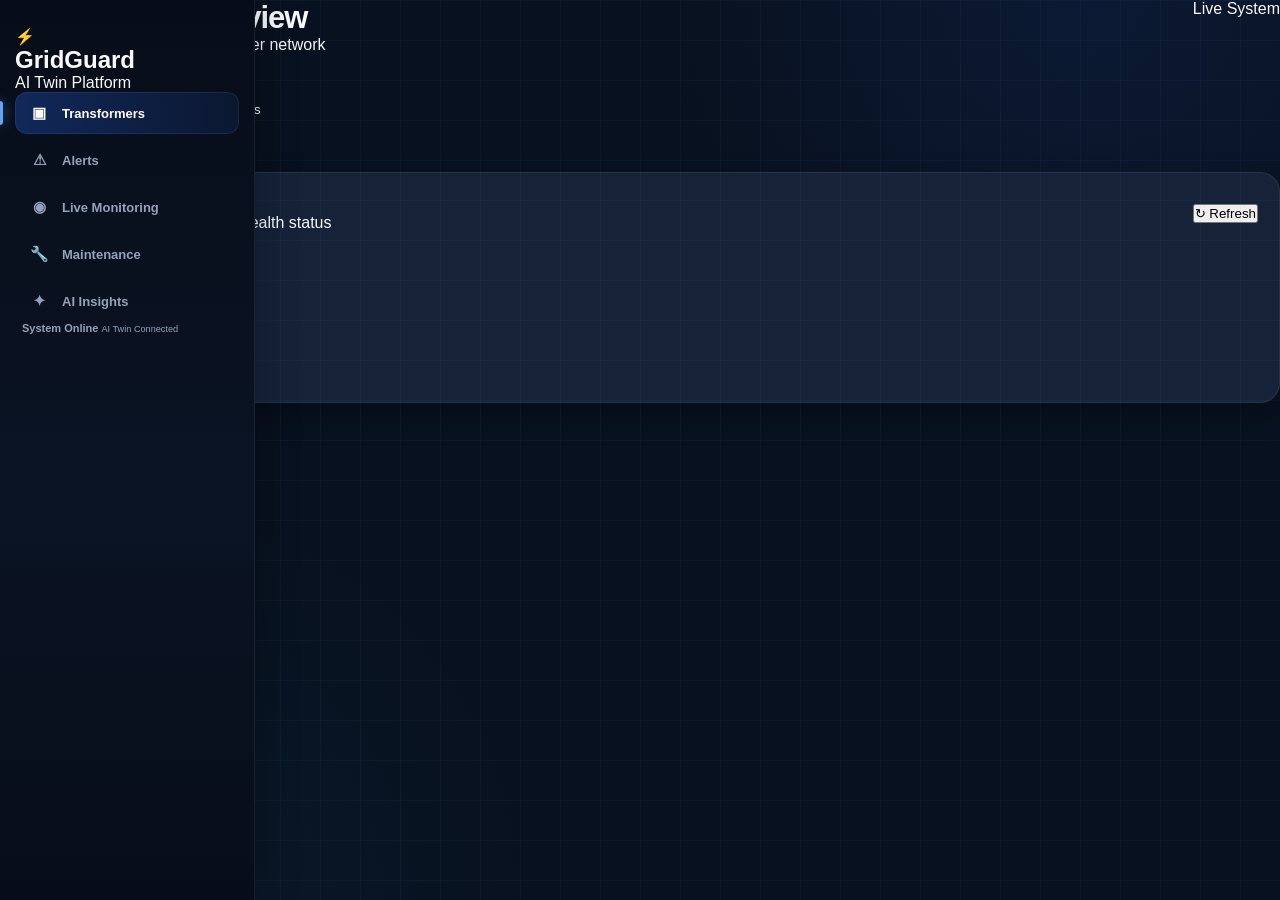
==== commit 198e6869: "Refactor HTML structure and update titles Updated the title and various elements in the HTML structu" ====
--- a/index.html
+++ b/index.html
@@ -1,87 +1,104 @@
 <!DOCTYPE html>
 <html lang="en">
-
 <head>
     <meta charset="UTF-8">
-
     <meta name="viewport" content="width=device-width, initial-scale=1.0">
 
-    <title>GridGuard AI | Transformer Intelligence Platform</title>
+    <title>GridGuard AI</title>
 
     <link rel="stylesheet" href="style.css">
 </head>
 
 <body>
 
-    <!-- =========================
-         SIDEBAR
-    ========================== -->
+<div class="app">
+
+    <!-- ================= SIDEBAR ================= -->
 
     <aside class="sidebar">
 
-        <div class="logo">
-
-            <div class="logo-icon">
-                G
+        <div class="brand">
+
+            <div class="brand-logo">
+                ⚡
             </div>
 
             <div>
                 <h2>GridGuard</h2>
-                <span>AI POWER INTELLIGENCE</span>
+                <span>AI Twin Platform</span>
             </div>
 
         </div>
 
 
-        <nav>
-
-            <button class="nav-item active" data-page="overview">
-                <span>⌂</span>
-                <span>Overview</span>
+        <nav class="navigation">
+
+            <button
+                class="nav-item active"
+                data-target="transformers">
+
+                <span class="nav-icon">▣</span>
+
+                <span>Transformers</span>
+
             </button>
 
-            <button class="nav-item" data-page="transformers">
-                <span>⚡</span>
-                <span>Transformers</span>
+
+            <button
+                class="nav-item"
+                data-target="alerts">
+
+                <span class="nav-icon">⚠</span>
+
+                <span>Alerts</span>
+
             </button>
 
-            <button class="nav-item" data-page="monitoring">
-                <span>◉</span>
+
+            <button
+                class="nav-item"
+                data-target="monitoring">
+
+                <span class="nav-icon">◉</span>
+
                 <span>Live Monitoring</span>
+
             </button>
 
-            <button class="nav-item" data-page="map">
-                <span>⌖</span>
-                <span>Map View</span>
+
+            <button
+                class="nav-item"
+                data-target="maintenance">
+
+                <span class="nav-icon">🔧</span>
+
+                <span>Maintenance</span>
+
             </button>
 
-            <button class="nav-item" data-page="alerts">
-                <span>!</span>
-                <span>Alerts</span>
+
+            <button
+                class="nav-item"
+                data-target="insights">
+
+                <span class="nav-icon">✦</span>
+
+                <span>AI Insights</span>
+
             </button>
 
-            <button class="nav-item" data-page="maintenance">
-                <span>◫</span>
-                <span>Maintenance</span>
-            </button>
-
-            <button class="nav-item" data-page="ai">
-                <span>✦</span>
-                <span>AI Insights</span>
-            </button>
-
         </nav>
 
 
-        <div class="sidebar-bottom">
-
-            <div class="system-status">
-
-                <span class="status-dot online"></span>
+        <div class="sidebar-footer">
+
+            <div class="connection">
+
+                <span class="online-dot"></span>
 
                 <div>
                     <strong>System Online</strong>
-                    <small>GridGuard services operational</small>
+                    <small>AI Twin Connected</small>
                 </div>
 
             </div>
@@ -91,1184 +108,645 @@
     </aside>
 
 
-    <!-- =========================
-         MAIN
-    ========================== -->
-
-    <main class="main-content">
-
-
-        <!-- =================================================
-             OVERVIEW PAGE
-        ================================================== -->
-
-        <section id="overviewPage" class="page active-page">
-
-            <header class="topbar">
-
-                <div>
-
-                    <p class="eyebrow">
-                        GRIDGUARD AI
+    <!-- ================= MAIN ================= -->
+
+    <main class="main">
+
+
+        <!-- ================= TOP BAR ================= -->
+
+        <header class="topbar">
+
+            <div>
+
+                <h1 id="pageTitle">
+                    Transformer Overview
+                </h1>
+
+                <p id="pageSubtitle">
+                    Real-time health status of your power network
+                </p>
+
+            </div>
+
+
+            <div class="top-status">
+
+                <span class="online-dot"></span>
+
+                Live System
+
+            </div>
+
+        </header>
+
+
+
+        <!-- =====================================================
+             TRANSFORMERS
+        ====================================================== -->
+
+        <section
+            id="transformers"
+            class="page active-page">
+
+            <div class="section-label">
+                GRID ASSETS
+            </div>
+
+
+            <div class="stats">
+
+                <div class="stat-card blue">
+
+                    <span>Total Transformers</span>
+
+                    <strong>24</strong>
+
+                    <small>Monitored assets</small>
+
+                </div>
+
+
+                <div class="stat-card green">
+
+                    <span>Healthy</span>
+
+                    <strong>18</strong>
+
+                    <small>75% of network</small>
+
+                </div>
+
+
+                <div class="stat-card orange">
+
+                    <span>Warning</span>
+
+                    <strong>4</strong>
+
+                    <small>Needs attention</small>
+
+                </div>
+
+
+                <div class="stat-card red">
+
+                    <span>Critical</span>
+
+                    <strong>2</strong>
+
+                    <small>Immediate inspection</small>
+
+                </div>
+
+            </div>
+
+
+            <div class="panel">
+
+                <div class="panel-header">
+
+                    <div>
+
+                        <h2>Transformer Network</h2>
+
+                        <p>
+                            Live transformer locations and health status
+                        </p>
+
+                    </div>
+
+
+                    <button
+                        class="action-button"
+                        onclick="refreshData()">
+
+                        ↻ Refresh
+
+                    </button>
+
+                </div>
+
+
+                <div class="map">
+
+                    <div class="map-grid"></div>
+
+
+                    <div class="map-center">
+
+                        <div class="map-pulse">
+                            ⚡
+                        </div>
+
+                        <h3>
+                            Transformer Network
+                        </h3>
+
+                        <p>
+                            Live transformer map
+                        </p>
+
+                    </div>
+
+
+                    <div class="transformer-marker marker-1">
+                        T-101
+                    </div>
+
+                    <div class="transformer-marker marker-2">
+                        T-102
+                    </div>
+
+                    <div class="transformer-marker marker-3">
+                        T-103
+                    </div>
+
+                    <div class="transformer-marker marker-4">
+                        T-104
+                    </div>
+
+                </div>
+
+            </div>
+
+        </section>
+
+
+
+        <!-- =====================================================
+             ALERTS
+        ====================================================== -->
+
+        <section
+            id="alerts"
+            class="page">
+
+            <div class="section-label">
+                ALERT CENTER
+            </div>
+
+
+            <div class="panel">
+
+                <div class="panel-header">
+
+                    <div>
+
+                        <h2>Active Alerts</h2>
+
+                        <p>
+                            Abnormal conditions detected by GridGuard AI
+                        </p>
+
+                    </div>
+
+                    <span class="badge">
+                        2 Active
+                    </span>
+
+                </div>
+
+
+                <div class="alert-list">
+
+
+                    <div class="alert critical">
+
+                        <div class="alert-icon">
+                            !
+                        </div>
+
+                        <div class="alert-content">
+
+                            <strong>
+                                Transformer T-102
+                            </strong>
+
+                            <p>
+                                Critical temperature and load detected.
+                            </p>
+
+                        </div>
+
+                        <span>
+                            2 min ago
+                        </span>
+
+                    </div>
+
+
+                    <div class="alert warning">
+
+                        <div class="alert-icon">
+                            !
+                        </div>
+
+                        <div class="alert-content">
+
+                            <strong>
+                                Transformer T-108
+                            </strong>
+
+                            <p>
+                                Abnormal vibration detected.
+                            </p>
+
+                        </div>
+
+                        <span>
+                            8 min ago
+                        </span>
+
+                    </div>
+
+
+                    <div class="alert normal">
+
+                        <div class="alert-icon">
+                            ✓
+                        </div>
+
+                        <div class="alert-content">
+
+                            <strong>
+                                Transformer T-105
+                            </strong>
+
+                            <p>
+                                Operating within normal parameters.
+                            </p>
+
+                        </div>
+
+                        <span>
+                            12 min ago
+                        </span>
+
+                    </div>
+
+                </div>
+
+            </div>
+
+        </section>
+
+
+
+        <!-- =====================================================
+             LIVE MONITORING
+        ====================================================== -->
+
+        <section
+            id="monitoring"
+            class="page">
+
+            <div class="section-label">
+                REAL-TIME TELEMETRY
+            </div>
+
+
+            <div class="monitor-grid">
+
+
+                <div class="sensor-card">
+
+                    <span>Temperature</span>
+
+                    <strong id="temperature">
+                        72°C
+                    </strong>
+
+                    <small>
+                        Normal
+                    </small>
+
+                </div>
+
+
+                <div class="sensor-card">
+
+                    <span>Voltage</span>
+
+                    <strong id="voltage">
+                        11.2 kV
+                    </strong>
+
+                    <small>
+                        Stable
+                    </small>
+
+                </div>
+
+
+                <div class="sensor-card">
+
+                    <span>Current</span>
+
+                    <strong id="current">
+                        34 A
+                    </strong>
+
+                    <small>
+                        Normal load
+                    </small>
+
+                </div>
+
+
+                <div class="sensor-card">
+
+                    <span>Vibration</span>
+
+                    <strong id="vibration">
+                        2.4
+                    </strong>
+
+                    <small>
+                        Normal
+                    </small>
+
+                </div>
+
+
+                <div class="sensor-card">
+
+                    <span>Humidity</span>
+
+                    <strong>
+                        58%
+                    </strong>
+
+                    <small>
+                        Normal
+                    </small>
+
+                </div>
+
+
+                <div class="sensor-card">
+
+                    <span>Oil Temperature</span>
+
+                    <strong>
+                        68°C
+                    </strong>
+
+                    <small>
+                        Normal
+                    </small>
+
+                </div>
+
+            </div>
+
+
+            <div class="panel monitoring-panel">
+
+                <div class="panel-header">
+
+                    <div>
+
+                        <h2>
+                            Live Sensor Stream
+                        </h2>
+
+                        <p>
+                            Real-time transformer telemetry
+                        </p>
+
+                    </div>
+
+                    <span class="live-badge">
+                        ● LIVE
+                    </span>
+
+                </div>
+
+
+                <div class="chart-placeholder">
+
+                    <div>
+                        📈
+                        <br>
+                        Live telemetry visualization
+                    </div>
+
+                </div>
+
+            </div>
+
+        </section>
+
+
+
+        <!-- =====================================================
+             MAINTENANCE
+        ====================================================== -->
+
+        <section
+            id="maintenance"
+            class="page">
+
+            <div class="section-label">
+                ASSET MANAGEMENT
+            </div>
+
+
+            <div class="panel">
+
+                <div class="panel-header">
+
+                    <div>
+
+                        <h2>
+                            Maintenance Schedule
+                        </h2>
+
+                        <p>
+                            Upcoming transformer maintenance
+                        </p>
+
+                    </div>
+
+                    <span class="badge">
+                        3 Scheduled
+                    </span>
+
+                </div>
+
+
+                <div class="maintenance-list">
+
+
+                    <div class="maintenance">
+
+                        <div class="maintenance-icon">
+                            🔧
+                        </div>
+
+                        <div>
+
+                            <strong>
+                                Transformer T-101
+                            </strong>
+
+                            <p>
+                                Routine inspection
+                            </p>
+
+                        </div>
+
+                        <span>
+                            18 Aug 2026
+                        </span>
+
+                    </div>
+
+
+                    <div class="maintenance">
+
+                        <div class="maintenance-icon">
+                            🛠
+                        </div>
+
+                        <div>
+
+                            <strong>
+                                Transformer T-106
+                            </strong>
+
+                            <p>
+                                Oil quality inspection
+                            </p>
+
+                        </div>
+
+                        <span>
+                            22 Aug 2026
+                        </span>
+
+                    </div>
+
+
+                    <div class="maintenance">
+
+                        <div class="maintenance-icon">
+                            🔧
+                        </div>
+
+                        <div>
+
+                            <strong>
+                                Transformer T-112
+                            </strong>
+
+                            <p>
+                                Thermal inspection
+                            </p>
+
+                        </div>
+
+                        <span>
+                            27 Aug 2026
+                        </span>
+
+                    </div>
+
+
+                </div>
+
+            </div>
+
+        </section>
+
+
+
+        <!-- =====================================================
+             AI INSIGHTS
+        ====================================================== -->
+
+        <section
+            id="insights"
+            class="page">
+
+            <div class="section-label">
+                ARTIFICIAL INTELLIGENCE
+            </div>
+
+
+            <div class="ai-panel">
+
+
+                <div class="ai-header">
+
+                    <div class="ai-logo">
+                        ✦
+                    </div>
+
+                    <div>
+
+                        <h2>
+                            GridGuard AI Twin
+                        </h2>
+
+                        <p>
+                            Intelligent transformer health prediction
+                        </p>
+
+                    </div>
+
+                </div>
+
+
+                <div class="health-score">
+
+                    <span>
+                        Network Health Score
+                    </span>
+
+                    <strong>
+                        86.4
+                    </strong>
+
+                    <small>
+                        / 100
+                    </small>
+
+                </div>
+
+
+                <div class="ai-recommendation">
+
+                    <span>
+                        AI RECOMMENDATION
+                    </span>
+
+                    <h3>
+                        Transformer T-102 requires inspection
+                    </h3>
+
+                    <p>
+                        Elevated temperature and load conditions
+                        indicate increased operational risk.
+                        GridGuard recommends inspection and
+                        continued monitoring.
                     </p>
 
-                    <h1>
-                        Transformer Intelligence Platform
-                    </h1>
-
-                    <p class="subtitle">
-                        Monitor transformer health, sensor conditions
-                        and predictive maintenance insights.
-                    </p>
-
-                </div>
-
-
-                <div class="header-actions">
-
-                    <div class="connection">
-
-                        <span
-                            id="connectionDot"
-                            class="status-dot"
-                        ></span>
-
-                        <span id="connectionText">
-                            System Online
-                        </span>
-
-                    </div>
-
-                    <button
-                        class="refresh-btn"
-                        id="refreshBtn"
-                    >
-                        ↻ Refresh
-                    </button>
-
-                </div>
-
-            </header>
-
-
-            <!-- TRANSFORMER SELECTOR -->
-
-            <section class="control-section">
-
-                <div>
-
-                    <label for="transformerSelect">
-                        Selected Transformer
-                    </label>
-
-                    <select id="transformerSelect">
-
-                        <option value="TR-001">
-                            TR-001 — Main Distribution
-                        </option>
-
-                        <option value="TR-002">
-                            TR-002 — Industrial Zone
-                        </option>
-
-                        <option value="TR-003">
-                            TR-003 — Residential Sector
-                        </option>
-
-                    </select>
-
-                </div>
-
-
-                <div class="last-updated">
-
-                    Last updated:
-
-                    <strong id="lastUpdated">
-                        Just now
-                    </strong>
-
-                </div>
-
-            </section>
-
-
-            <!-- KPI -->
-
-            <section class="overview-section">
-
-                <div class="overview-card">
-
-                    <div class="overview-icon blue">
-                        ⚡
-                    </div>
-
-                    <div>
-
-                        <p>Total Transformers</p>
-
-                        <h3>26</h3>
-
-                        <span>Assets monitored</span>
-
-                    </div>
-
-                </div>
-
-
-                <div class="overview-card">
-
-                    <div class="overview-icon green">
-                        ✓
-                    </div>
-
-                    <div>
-
-                        <p>Healthy</p>
-
-                        <h3>18</h3>
-
-                        <span>Operating normally</span>
-
-                    </div>
-
-                </div>
-
-
-                <div class="overview-card">
-
-                    <div class="overview-icon orange">
-                        !
-                    </div>
-
-                    <div>
-
-                        <p>Warning</p>
-
-                        <h3>5</h3>
-
-                        <span>Needs attention</span>
-
-                    </div>
-
-                </div>
-
-
-                <div class="overview-card">
-
-                    <div class="overview-icon red">
-                        !
-                    </div>
-
-                    <div>
-
-                        <p>Critical</p>
-
-                        <h3>3</h3>
-
-                        <span>Immediate attention</span>
-
-                    </div>
-
-                </div>
-
-            </section>
-
-
-            <!-- HEALTH -->
-
-            <section class="health-card">
-
-                <div class="card-heading">
-
-                    <div>
-
-                        <p class="eyebrow">
-                            AI HEALTH ASSESSMENT
-                        </p>
-
-                        <h2>
-                            Transformer Health
-                        </h2>
-
-                    </div>
-
-                    <span
-                        id="riskBadge"
-                        class="risk-badge normal"
-                    >
-                        NORMAL
-                    </span>
-
-                </div>
-
-
-                <div class="health-score-container">
-
-                    <div
-                        class="health-circle"
-                        id="healthCircle"
-                    >
-
-                        <div>
-
-                            <span id="healthScore">
-                                91
-                            </span>
-
-                            <small>
-                                / 100
-                            </small>
-
-                        </div>
-
-                    </div>
-
-
-                    <div class="health-details">
-
-                        <h3 id="transformerName">
-                            TR-001
-                        </h3>
-
-                        <p id="healthMessage">
-                            Transformer is operating within
-                            healthy operating conditions.
-                        </p>
-
-                        <div class="confidence">
-
-                            <span>
-                                AI Confidence
-                            </span>
-
-                            <strong id="aiConfidence">
-                                96%
-                            </strong>
-
-                        </div>
-
-                    </div>
-
-                </div>
-
-            </section>
-
-
-            <!-- SENSOR MONITORING -->
-
-            <section>
-
-                <div class="section-header">
-
-                    <p class="eyebrow">
-                        LIVE SENSOR DATA
-                    </p>
-
-                    <h2>
-                        Sensor Monitoring
-                    </h2>
-
-                </div>
-
-
-                <div class="sensor-grid">
-
-                    <div class="sensor-card">
-
-                        <div class="sensor-top">
-
-                            <div class="sensor-icon">
-                                °C
-                            </div>
-
-                            <span class="parameter-status normal">
-                                NORMAL
-                            </span>
-
-                        </div>
-
-                        <p>Temperature</p>
-
-                        <h3>
-                            <span id="temperature">68</span>
-                            <small>°C</small>
-                        </h3>
-
-                        <div class="progress">
-                            <div
-                                class="progress-fill"
-                                style="width:68%"
-                            ></div>
-                        </div>
-
-                    </div>
-
-
-                    <div class="sensor-card">
-
-                        <div class="sensor-top">
-
-                            <div class="sensor-icon">
-                                OL
-                            </div>
-
-                            <span class="parameter-status normal">
-                                NORMAL
-                            </span>
-
-                        </div>
-
-                        <p>Oil Level</p>
-
-                        <h3>
-                            <span id="oilLevel">87</span>
-                            <small>%</small>
-                        </h3>
-
-                        <div class="progress">
-                            <div
-                                class="progress-fill"
-                                style="width:87%"
-                            ></div>
-                        </div>
-
-                    </div>
-
-
-                    <div class="sensor-card">
-
-                        <div class="sensor-top">
-
-                            <div class="sensor-icon">
-                                V
-                            </div>
-
-                            <span class="parameter-status normal">
-                                NORMAL
-                            </span>
-
-                        </div>
-
-                        <p>Voltage</p>
-
-                        <h3>
-                            <span id="voltage">11.1</span>
-                            <small>kV</small>
-                        </h3>
-
-                        <div class="progress">
-                            <div
-                                class="progress-fill"
-                                style="width:74%"
-                            ></div>
-                        </div>
-
-                    </div>
-
-
-                    <div class="sensor-card">
-
-                        <div class="sensor-top">
-
-                            <div class="sensor-icon">
-                                A
-                            </div>
-
-                            <span class="parameter-status normal">
-                                NORMAL
-                            </span>
-
-                        </div>
-
-                        <p>Current</p>
-
-                        <h3>
-                            <span id="current">38</span>
-                            <small>A</small>
-                        </h3>
-
-                        <div class="progress">
-                            <div
-                                class="progress-fill"
-                                style="width:52%"
-                            ></div>
-                        </div>
-
-                    </div>
-
-
-                    <div class="sensor-card">
-
-                        <div class="sensor-top">
-
-                            <div class="sensor-icon">
-                                %
-                            </div>
-
-                            <span class="parameter-status normal">
-                                NORMAL
-                            </span>
-
-                        </div>
-
-                        <p>Load</p>
-
-                        <h3>
-                            <span id="load">64</span>
-                            <small>%</small>
-                        </h3>
-
-                        <div class="progress">
-                            <div
-                                class="progress-fill"
-                                style="width:64%"
-                            ></div>
-                        </div>
-
-                    </div>
-
-
-                    <div class="sensor-card">
-
-                        <div class="sensor-top">
-
-                            <div class="sensor-icon">
-                                VB
-                            </div>
-
-                            <span class="parameter-status normal">
-                                NORMAL
-                            </span>
-
-                        </div>
-
-                        <p>Vibration</p>
-
-                        <h3>
-                            <span id="vibration">2.1</span>
-                            <small>mm/s</small>
-                        </h3>
-
-                        <div class="progress">
-                            <div
-                                class="progress-fill"
-                                style="width:32%"
-                            ></div>
-                        </div>
-
-                    </div>
-
-
-                    <div class="sensor-card">
-
-                        <div class="sensor-top">
-
-                            <div class="sensor-icon">
-                                H
-                            </div>
-
-                            <span class="parameter-status normal">
-                                NORMAL
-                            </span>
-
-                        </div>
-
-                        <p>Humidity</p>
-
-                        <h3>
-                            <span id="humidity">54</span>
-                            <small>%</small>
-                        </h3>
-
-                        <div class="progress">
-                            <div
-                                class="progress-fill"
-                                style="width:54%"
-                            ></div>
-                        </div>
-
-                    </div>
-
-
-                    <div class="sensor-card">
-
-                        <div class="sensor-top">
-
-                            <div class="sensor-icon">
-                                OT
-                            </div>
-
-                            <span class="parameter-status normal">
-                                NORMAL
-                            </span>
-
-                        </div>
-
-                        <p>Oil Temperature</p>
-
-                        <h3>
-                            <span id="oilTemp">71</span>
-                            <small>°C</small>
-                        </h3>
-
-                        <div class="progress">
-                            <div
-                                class="progress-fill"
-                                style="width:71%"
-                            ></div>
-                        </div>
-
-                    </div>
-
-                </div>
-
-            </section>
-
-
-            <!-- ALERTS + AI -->
-
-            <section class="bottom-grid">
-
-                <div class="panel">
-
-                    <div class="panel-header">
-
-                        <h2>
-                            System Alerts
-                        </h2>
-
-                        <span class="alert-count">
-                            0
-                        </span>
-
-                    </div>
-
-                    <div class="empty-state">
-
-                        <div>✓</div>
-
-                        <p>
-                            No active alerts
-                        </p>
-
-                        <small>
-                            All monitored parameters are currently
-                            within acceptable limits.
-                        </small>
-
-                    </div>
-
-                </div>
-
-
-                <div class="panel">
-
-                    <div class="panel-header">
-
-                        <h2>
-                            AI Insights
-                        </h2>
-
-                        <span class="preview-label">
-                            AI
-                        </span>
-
-                    </div>
-
-                    <div class="recommendation">
-
-                        <div class="recommendation-icon">
-                            ✦
-                        </div>
-
-                        <div>
-
-                            <h3>
-                                Predictive Recommendation
-                            </h3>
-
-                            <p id="recommendation">
-                                Transformer operating normally.
-                                Continue standard monitoring.
-                            </p>
-
-                        </div>
-
-                    </div>
-
-                </div>
-
-            </section>
-
-
-            <!-- ANALYTICS -->
-
-            <section class="analytics-preview">
-
-                <div class="analytics-heading">
-
-                    <div>
-
-                        <p class="eyebrow">
-                            PERFORMANCE ANALYTICS
-                        </p>
-
-                        <h2>
-                            Transformer Trends
-                        </h2>
-
-                    </div>
-
-                    <span class="preview-label">
-                        ANALYTICS
-                    </span>
-
-                </div>
-
-
-                <div class="analytics-placeholder">
-
-                    <div class="analytics-placeholder-icon">
-                        ↗
-                    </div>
-
-                    <h3>
-                        Sensor analytics
-                    </h3>
-
-                    <p>
-                        Temperature, oil level, voltage, current,
-                        load, vibration and humidity trends will
-                        appear here in Step 4.
-                    </p>
-
-                </div>
-
-            </section>
-
-
-            <!-- MAP -->
-
-            <section class="map-preview">
-
-                <div class="analytics-heading">
-
-                    <div>
-
-                        <p class="eyebrow">
-                            ASSET LOCATION
-                        </p>
-
-                        <h2>
-                            Transformer Network
-                        </h2>
-
-                    </div>
-
-                    <span class="preview-label">
-                        MAP VIEW
-                    </span>
-
-                </div>
-
-
-                <div class="map-placeholder">
-
-                    <div class="map-grid"></div>
-
-                    <div class="map-marker marker-one">
-                        T1
-                    </div>
-
-                    <div class="map-marker marker-two">
-                        T2
-                    </div>
-
-                    <div class="map-marker marker-three">
-                        T3
-                    </div>
-
-                    <div class="map-center-content">
-
-                        <div class="map-icon">
-                            ⌖
-                        </div>
-
-                        <h3>
-                            Transformer Network Map
-                        </h3>
-
-                        <p>
-                            Interactive geographic monitoring
-                            will be added in the next stage.
-                        </p>
-
-                    </div>
-
-                </div>
-
-            </section>
+                </div>
+
+
+            </div>
 
         </section>
 
-
-
-        <!-- =================================================
-             TRANSFORMERS PAGE
-        ================================================== -->
-
-        <section
-            id="transformersPage"
-            class="page"
-        >
-
-            <header class="page-header">
-
-                <div>
-
-                    <p class="eyebrow">
-                        ASSET MANAGEMENT
-                    </p>
-
-                    <h1>
-                        Transformers
-                    </h1>
-
-                    <p class="subtitle">
-                        Monitor and manage all connected
-                        distribution transformers.
-                    </p>
-
-                </div>
-
-                <button
-                    class="refresh-btn"
-                    id="transformerRefresh"
-                >
-                    ↻ Refresh
-                </button>
-
-            </header>
-
-
-            <!-- TRANSFORMER SUMMARY -->
-
-            <div class="transformer-summary">
-
-                <div>
-                    <span>Total Assets</span>
-                    <strong>26</strong>
-                </div>
-
-                <div>
-                    <span>Healthy</span>
-                    <strong class="green-text">18</strong>
-                </div>
-
-                <div>
-                    <span>Warning</span>
-                    <strong class="orange-text">5</strong>
-                </div>
-
-                <div>
-                    <span>Critical</span>
-                    <strong class="red-text">3</strong>
-                </div>
-
-            </div>
-
-
-            <!-- SEARCH -->
-
-            <div class="transformer-toolbar">
-
-                <div class="search-box">
-
-                    <span>
-                        ⌕
-                    </span>
-
-                    <input
-                        type="text"
-                        id="transformerSearch"
-                        placeholder="Search transformer..."
-                    >
-
-                </div>
-
-
-                <select id="statusFilter">
-
-                    <option value="all">
-                        All Status
-                    </option>
-
-                    <option value="normal">
-                        Healthy
-                    </option>
-
-                    <option value="warning">
-                        Warning
-                    </option>
-
-                    <option value="critical">
-                        Critical
-                    </option>
-
-                </select>
-
-            </div>
-
-
-            <!-- TABLE -->
-
-            <div class="transformer-table-card">
-
-                <div class="table-scroll">
-
-                    <table>
-
-                        <thead>
-
-                            <tr>
-
-                                <th>
-                                    Transformer
-                                </th>
-
-                                <th>
-                                    Location
-                                </th>
-
-                                <th>
-                                    Health
-                                </th>
-
-                                <th>
-                                    Load
-                                </th>
-
-                                <th>
-                                    Status
-                                </th>
-
-                                <th>
-                                    Action
-                                </th>
-
-                            </tr>
-
-                        </thead>
-
-
-                        <tbody id="transformerTableBody">
-                        </tbody>
-
-                    </table>
-
-                </div>
-
-            </div>
-
-        </section>
-
-
-
-        <!-- =================================================
-             TRANSFORMER DETAIL PAGE
-        ================================================== -->
-
-        <section
-            id="transformerDetailPage"
-            class="page"
-        >
-
-            <button
-                class="back-button"
-                id="backToTransformers"
-            >
-                ← Back to Transformers
-            </button>
-
-
-            <header class="detail-header">
-
-                <div>
-
-                    <p class="eyebrow">
-                        TRANSFORMER DETAIL
-                    </p>
-
-                    <h1 id="detailTransformerName">
-                        TR-001
-                    </h1>
-
-                    <p
-                        class="subtitle"
-                        id="detailTransformerLocation"
-                    >
-                        Main Distribution
-                    </p>
-
-                </div>
-
-
-                <span
-                    id="detailStatus"
-                    class="detail-status normal"
-                >
-                    HEALTHY
-                </span>
-
-            </header>
-
-
-            <!-- DETAIL HEALTH -->
-
-            <div class="detail-health-grid">
-
-                <div class="detail-health-card">
-
-                    <p class="eyebrow">
-                        HEALTH SCORE
-                    </p>
-
-                    <div class="detail-score">
-
-                        <strong id="detailHealthScore">
-                            91
-                        </strong>
-
-                        <span>
-                            /100
-                        </span>
-
-                    </div>
-
-                    <p>
-                        AI calculated transformer health
-                    </p>
-
-                </div>
-
-
-                <div class="detail-info-card">
-
-                    <div>
-
-                        <span>Transformer ID</span>
-
-                        <strong id="detailId">
-                            TR-001
-                        </strong>
-
-                    </div>
-
-                    <div>
-
-                        <span>Last Inspection</span>
-
-                        <strong>
-                            12 Aug 2026
-                        </strong>
-
-                    </div>
-
-                    <div>
-
-                        <span>AI Confidence</span>
-
-                        <strong id="detailConfidence">
-                            96%
-                        </strong>
-
-                    </div>
-
-                </div>
-
-            </div>
-
-
-            <!-- DETAIL SENSOR GRID -->
-
-            <div class="detail-section-title">
-
-                <p class="eyebrow">
-                    SENSOR PARAMETERS
-                </p>
-
-                <h2>
-                    Current Measurements
-                </h2>
-
-            </div>
-
-
-            <div
-                class="detail-sensor-grid"
-                id="detailSensorGrid"
-            >
-            </div>
-
-
-            <!-- AI RECOMMENDATION -->
-
-            <div class="detail-ai-card">
-
-                <div class="recommendation-icon">
-                    ✦
-                </div>
-
-                <div>
-
-                    <p class="eyebrow">
-                        AI RECOMMENDATION
-                    </p>
-
-                    <h2>
-                        Predictive Maintenance Insight
-                    </h2>
-
-                    <p id="detailRecommendation">
-                        Transformer is operating normally.
-                        Continue standard monitoring.
-                    </p>
-
-                </div>
-
-            </div>
-
-        </section>
-
-
-
-        <!-- =================================================
-             PLACEHOLDER PAGES
-        ================================================== -->
-
-        <section
-            id="monitoringPage"
-            class="page placeholder-page"
-        >
-
-            <p class="eyebrow">
-                REAL-TIME OPERATIONS
-            </p>
-
-            <h1>
-                Live Monitoring
-            </h1>
-
-            <p>
-                Live sensor monitoring will be connected
-                in the next development stage.
-            </p>
-
-        </section>
-
-
-        <section
-            id="mapPage"
-            class="page placeholder-page"
-        >
-
-            <p class="eyebrow">
-                GEOSPATIAL INTELLIGENCE
-            </p>
-
-            <h1>
-                Transformer Map
-            </h1>
-
-            <p>
-                Interactive transformer map will be added
-                in the next stage.
-            </p>
-
-        </section>
-
-
-        <section
-            id="alertsPage"
-            class="page placeholder-page"
-        >
-
-            <p class="eyebrow">
-                SYSTEM EVENTS
-            </p>
-
-            <h1>
-                Alerts
-            </h1>
-
-            <p>
-                Centralized alert management will be added
-                in the next stage.
-            </p>
-
-        </section>
-
-
-        <section
-            id="maintenancePage"
-            class="page placeholder-page"
-        >
-
-            <p class="eyebrow">
-                ASSET LIFECYCLE
-            </p>
-
-            <h1>
-                Maintenance
-            </h1>
-
-            <p>
-                Predictive maintenance scheduling will be
-                added in the next stage.
-            </p>
-
-        </section>
-
-
-        <section
-            id="aiPage"
-            class="page placeholder-page"
-        >
-
-            <p class="eyebrow">
-                ARTIFICIAL INTELLIGENCE
-            </p>
-
-            <h1>
-                AI Insights
-            </h1>
-
-            <p>
-                Advanced AI predictions and recommendations
-                will be added in the next stage.
-            </p>
-
-        </section>
-
-
-        <footer>
-
-            <span>
-                GridGuard AI © 2026
-            </span>
-
-            <span>
-                Smart Power Distribution Monitoring
-            </span>
-
-        </footer>
-
     </main>
 
-
-    <script src="script.js"></script>
+</div>
+
+
+<script src="script.js"></script>
 
 </body>
-
 </html>
--- a/style.css
+++ b/style.css
@@ -1,9 +1,7 @@
 /* =========================================================
    GRIDGUARD AI
-   PROFESSIONAL DASHBOARD
-   STEP 2 — COMPLETE DESIGN
-   ========================================================= */
-
+   PREMIUM DARK ENERGY-TECH DASHBOARD
+========================================================= */
 
 * {
     margin: 0;
@@ -11,1778 +9,2037 @@
     box-sizing: border-box;
 }
 
-
-/* =========================================================
-   DESIGN SYSTEM
-   ========================================================= */
-
 :root {
-
-    --background: #f4f7fb;
-
-    --surface: #ffffff;
-
-    --surface-soft: #f8fafc;
-
-    --text: #172033;
-
-    --text-secondary: #64748b;
-
-    --text-light: #94a3b8;
-
-    --border: #e6eaf0;
-
-    --primary: #2563eb;
-
-    --primary-dark: #1d4ed8;
-
-    --primary-soft: #eff6ff;
-
-    --success: #16a34a;
-
-    --success-soft: #ecfdf3;
-
-    --warning: #d97706;
-
-    --warning-soft: #fff7ed;
-
-    --danger: #dc2626;
-
-    --danger-soft: #fef2f2;
-
-    --sidebar: #0b1220;
-
-    --sidebar-soft: #111a2b;
-
-    --sidebar-text: #94a3b8;
-
-    --shadow-sm:
-        0 2px 8px rgba(15, 23, 42, 0.04);
-
-    --shadow-md:
-        0 8px 25px rgba(15, 23, 42, 0.07);
-
-    --shadow-lg:
-        0 14px 40px rgba(15, 23, 42, 0.10);
-
-    --radius-sm: 8px;
-
-    --radius-md: 12px;
-
-    --radius-lg: 16px;
-}
-
+    --bg: #08111f;
+    --bg-2: #0d1728;
+    --bg-3: #111d31;
+
+    --card: #152238;
+    --card-light: #1b2a42;
+    --card-hover: #21324d;
+
+    --border: rgba(255,255,255,0.08);
+    --border-light: rgba(255,255,255,0.14);
+
+    --text: #f8fafc;
+    --text-soft: #cbd5e1;
+    --muted: #94a3b8;
+
+    --blue: #60a5fa;
+    --green: #34d399;
+    --orange: #fb923c;
+    --purple: #a78bfa;
+    --cyan: #22d3ee;
+    --yellow: #facc15;
+    --red: #fb7185;
+
+    --shadow: 0 12px 30px rgba(0,0,0,0.25);
+    --shadow-hover: 0 20px 45px rgba(0,0,0,0.35);
+}
 
 /* =========================================================
    GLOBAL
-   ========================================================= */
+========================================================= */
 
 html {
     scroll-behavior: smooth;
 }
 
 body {
-
-    font-family:
-        Inter,
-        -apple-system,
-        BlinkMacSystemFont,
-        "Segoe UI",
-        Arial,
-        sans-serif;
-
-    background: var(--background);
+    font-family: Inter, "Segoe UI", Arial, Helvetica, sans-serif;
+    background:
+        radial-gradient(
+            circle at 85% 0%,
+            rgba(37,99,235,0.10),
+            transparent 30%
+        ),
+        radial-gradient(
+            circle at 10% 100%,
+            rgba(14,165,233,0.06),
+            transparent 28%
+        ),
+        var(--bg);
 
     color: var(--text);
-
     min-height: 100vh;
+    -webkit-font-smoothing: antialiased;
+}
+
+button,
+select,
+input {
+    font-family: inherit;
+}
+
+/* =========================================================
+   SIDEBAR
+========================================================= */
+
+.sidebar {
+    position: fixed;
+    left: 0;
+    top: 0;
+    bottom: 0;
+
+    width: 255px;
+
+    padding: 27px 15px;
+
+    background:
+        linear-gradient(
+            180deg,
+            #070d18 0%,
+            #0b1425 55%,
+            #070d18 100%
+        );
+
+    border-right: 1px solid rgba(255,255,255,0.07);
+
+    display: flex;
+    flex-direction: column;
+
+    z-index: 100;
+
+    box-shadow: 10px 0 35px rgba(0,0,0,0.20);
+}
+
+.logo {
+    display: flex;
+    align-items: center;
+    gap: 12px;
+    padding: 2px 10px 35px;
+}
+
+.logo-icon {
+    width: 44px;
+    height: 44px;
+
+    border-radius: 14px;
+
+    display: flex;
+    align-items: center;
+    justify-content: center;
+
+    background: linear-gradient(
+        135deg,
+        #3b82f6,
+        #2563eb
+    );
+
+    color: white;
+    font-size: 20px;
+    font-weight: 800;
+
+    box-shadow: 0 8px 25px rgba(37,99,235,0.30);
+}
+
+.logo h2 {
+    color: #fff;
+    font-size: 19px;
+    font-weight: 800;
+}
+
+.logo span {
+    display: block;
+    margin-top: 3px;
+
+    color: #64748b;
+
+    font-size: 8px;
+    letter-spacing: 1.7px;
+}
+
+/* =========================================================
+   NAVIGATION
+========================================================= */
+
+nav {
+    display: flex;
+    flex-direction: column;
+    gap: 5px;
+}
+
+.nav-item {
+    position: relative;
+
+    width: 100%;
+
+    padding: 12px 14px;
+
+    border: 0;
+    border-radius: 12px;
+
+    background: transparent;
+
+    color: #94a3b8;
+
+    display: flex;
+    align-items: center;
+
+    gap: 13px;
+
+    font-size: 13px;
+    font-weight: 600;
+
+    text-align: left;
+
+    cursor: pointer;
+
+    transition: 0.2s ease;
+}
+
+.nav-item span:first-child {
+    width: 20px;
+
+    display: flex;
+    align-items: center;
+    justify-content: center;
+
+    font-size: 15px;
+}
+
+.nav-item:hover {
+    background: rgba(255,255,255,0.055);
+    color: white;
+    transform: translateX(2px);
+}
+
+.nav-item.active {
+    background:
+        linear-gradient(
+            90deg,
+            rgba(37,99,235,0.30),
+            rgba(37,99,235,0.10)
+        );
+
+    color: white;
+
+    box-shadow:
+        inset 0 0 0 1px rgba(96,165,250,0.12);
+}
+
+.nav-item.active::before {
+    content: "";
+
+    position: absolute;
+
+    left: -15px;
+    top: 50%;
+
+    transform: translateY(-50%);
+
+    width: 3px;
+    height: 24px;
+
+    border-radius: 0 6px 6px 0;
+
+    background: #60a5fa;
+
+    box-shadow: 0 0 12px rgba(96,165,250,0.7);
+}
+
+/* =========================================================
+   SIDEBAR STATUS
+========================================================= */
+
+.sidebar-bottom {
+    margin-top: auto;
+}
+
+.system-status {
+    display: flex;
+    align-items: center;
+    gap: 10px;
+
+    padding: 14px;
+
+    border-radius: 14px;
+
+    background: rgba(255,255,255,0.035);
+
+    border: 1px solid rgba(255,255,255,0.07);
+}
+
+.system-status strong {
+    display: block;
+    color: #e2e8f0;
+    font-size: 11px;
+}
+
+.system-status small {
+    display: block;
+    margin-top: 3px;
+    color: #64748b;
+    font-size: 9px;
+}
+
+.status-dot {
+    width: 8px;
+    height: 8px;
+    flex-shrink: 0;
+
+    border-radius: 50%;
+
+    background: var(--yellow);
+}
+
+.status-dot.online {
+    background: var(--green);
+
+    box-shadow:
+        0 0 0 4px rgba(52,211,153,0.08),
+        0 0 12px rgba(52,211,153,0.4);
+}
+
+.status-dot.offline {
+    background: var(--red);
+}
+
+/* =========================================================
+   MAIN CONTENT
+========================================================= */
+
+.main-content {
+    margin-left: 255px;
+
+    padding: 34px 42px 50px;
+
+    min-height: 100vh;
+
+    width: calc(100% - 255px);
+
+    max-width: 1700px;
+}
+
+/* =========================================================
+   PAGE SYSTEM
+========================================================= */
+
+.page {
+    display: none;
+    width: 100%;
+}
+
+.page.active-page {
+    display: block;
+}
+
+/* =========================================================
+   HEADERS
+========================================================= */
+
+.topbar,
+.page-header,
+.detail-header {
+    display: flex;
+    justify-content: space-between;
+    align-items: flex-start;
+
+    gap: 25px;
+
+    margin-bottom: 28px;
+}
+
+.eyebrow {
+    margin-bottom: 7px;
+
+    color: #60a5fa;
+
+    font-size: 9px;
+    font-weight: 800;
+
+    letter-spacing: 1.7px;
+}
+
+h1 {
+    color: #f8fafc;
+
+    font-size: 31px;
+    font-weight: 780;
+
+    letter-spacing: -1px;
+}
+
+.subtitle {
+    margin-top: 8px;
+
+    color: #94a3b8;
+
+    font-size: 12px;
+    line-height: 1.6;
+}
+
+.header-actions {
+    display: flex;
+    align-items: center;
+    gap: 15px;
+}
+
+.connection {
+    display: flex;
+    align-items: center;
+    gap: 7px;
+
+    color: #94a3b8;
+    font-size: 11px;
+}
+
+.refresh-btn {
+    padding: 10px 15px;
+
+    border: 1px solid var(--border-light);
+    border-radius: 11px;
+
+    background: rgba(255,255,255,0.045);
+
+    color: #e2e8f0;
+
+    font-size: 11px;
+    font-weight: 650;
+
+    cursor: pointer;
+
+    transition: 0.2s ease;
+}
+
+.refresh-btn:hover {
+    background: rgba(255,255,255,0.09);
+    border-color: rgba(255,255,255,0.16);
+
+    transform: translateY(-1px);
+}
+
+/* =========================================================
+   TRANSFORMER CONTROL
+========================================================= */
+
+.control-section {
+    display: flex;
+    justify-content: space-between;
+    align-items: flex-end;
+
+    gap: 20px;
+
+    margin-bottom: 20px;
+
+    padding: 18px 20px;
+
+    background: rgba(21,34,56,0.90);
+
+    border: 1px solid var(--border);
+
+    border-radius: 18px;
+
+    box-shadow: var(--shadow);
+}
+
+.control-section label {
+    display: block;
+
+    margin-bottom: 7px;
+
+    color: #94a3b8;
+
+    font-size: 10px;
+    font-weight: 700;
+}
+
+select {
+    min-width: 270px;
+
+    padding: 11px 13px;
+
+    border: 1px solid var(--border-light);
+    border-radius: 11px;
+
+    outline: none;
+
+    background: #111a2c;
+
+    color: #f8fafc;
+
+    font-size: 12px;
+
+    cursor: pointer;
+}
+
+select:focus {
+    border-color: #3b82f6;
+
+    box-shadow:
+        0 0 0 3px rgba(59,130,246,0.10);
+}
+
+.last-updated {
+    color: #64748b;
+    font-size: 10px;
+}
+
+/* =========================================================
+   OVERVIEW KPI CARDS
+========================================================= */
+
+.overview-section {
+    display: grid;
+
+    grid-template-columns: repeat(4, minmax(0,1fr));
+
+    gap: 16px;
+
+    margin-bottom: 25px;
+}
+
+.overview-card {
+    min-height: 125px;
+
+    padding: 21px;
+
+    display: flex;
+    align-items: center;
+
+    gap: 16px;
+
+    border-radius: 22px;
+
+    background:
+        linear-gradient(
+            145deg,
+            #18263d,
+            #121d30
+        );
+
+    border: 1px solid var(--border);
+
+    box-shadow: var(--shadow);
+
+    transition: 0.22s ease;
+}
+
+.overview-card:hover {
+    transform: translateY(-4px);
+    box-shadow: var(--shadow-hover);
+}
+
+.overview-icon {
+    width: 50px;
+    height: 50px;
+
+    flex-shrink: 0;
+
+    display: flex;
+    align-items: center;
+    justify-content: center;
+
+    border-radius: 17px;
+
+    font-size: 20px;
+    font-weight: 800;
+}
+
+.overview-icon.blue {
+    color: var(--blue);
+    background: rgba(96,165,250,0.13);
+}
+
+.overview-icon.green {
+    color: var(--green);
+    background: rgba(52,211,153,0.13);
+}
+
+.overview-icon.orange {
+    color: var(--orange);
+    background: rgba(251,146,60,0.13);
+}
+
+.overview-icon.red {
+    color: var(--red);
+    background: rgba(251,113,133,0.13);
+}
+
+.overview-card p {
+    color: #94a3b8;
+    font-size: 10px;
+    margin-bottom: 4px;
+}
+
+.overview-card h3 {
+    color: white;
+    font-size: 28px;
+    line-height: 1.1;
+}
+
+.overview-card span {
+    display: block;
+    margin-top: 5px;
+
+    color: #64748b;
+    font-size: 9px;
+}
+
+/* =========================================================
+   HEALTH CARD
+========================================================= */
+
+.health-card {
+    position: relative;
+
+    overflow: hidden;
+
+    margin-bottom: 27px;
+
+    padding: 29px;
+
+    border-radius: 24px;
+
+    background:
+        radial-gradient(
+            circle at 80% 20%,
+            rgba(37,99,235,0.23),
+            transparent 30%
+        ),
+        linear-gradient(
+            135deg,
+            #111a2d,
+            #17243a
+        );
+
+    border: 1px solid rgba(96,165,250,0.13);
+
+    box-shadow:
+        0 18px 45px rgba(0,0,0,0.30);
+}
+
+.card-heading {
+    display: flex;
+    justify-content: space-between;
+    align-items: center;
+}
+
+.card-heading h2 {
+    color: #f8fafc;
+
+    font-size: 21px;
+    font-weight: 720;
+}
+
+.risk-badge {
+    padding: 7px 12px;
+
+    border-radius: 50px;
+
+    font-size: 9px;
+    font-weight: 800;
+
+    letter-spacing: 1px;
+}
+
+.risk-badge.normal {
+    color: #6ee7b7;
+    background: rgba(52,211,153,0.11);
+}
+
+.risk-badge.warning {
+    color: #fcd34d;
+    background: rgba(250,204,21,0.10);
+}
+
+.risk-badge.critical {
+    color: #fda4af;
+    background: rgba(251,113,133,0.10);
+}
+
+.health-score-container {
+    display: flex;
+    align-items: center;
+
+    gap: 35px;
+
+    margin-top: 28px;
+}
+
+.health-circle {
+    width: 150px;
+    height: 150px;
+
+    flex-shrink: 0;
+
+    display: flex;
+    align-items: center;
+    justify-content: center;
+
+    border-radius: 50%;
+
+    border: 8px solid #3b82f6;
+
+    background:
+        radial-gradient(
+            circle,
+            rgba(59,130,246,0.15),
+            rgba(59,130,246,0.02) 68%
+        );
+
+    box-shadow:
+        0 0 35px rgba(59,130,246,0.18),
+        inset 0 0 25px rgba(59,130,246,0.08);
+}
+
+.health-circle div {
+    text-align: center;
+}
+
+.health-circle span {
+    color: white;
+
+    font-size: 40px;
+    font-weight: 800;
+}
+
+.health-circle small {
+    color: #94a3b8;
+    font-size: 10px;
+}
+
+.health-details h3 {
+    margin-bottom: 8px;
+
+    color: #f8fafc;
+    font-size: 18px;
+}
+
+.health-details p {
+    max-width: 560px;
+
+    color: #aebdce;
+
+    font-size: 12px;
+    line-height: 1.7;
+}
+
+.confidence {
+    display: flex;
+    gap: 10px;
+
+    margin-top: 17px;
+
+    color: #64748b;
+    font-size: 11px;
+}
+
+.confidence strong {
+    color: #e2e8f0;
+}
+
+/* =========================================================
+   SECTION HEADERS
+========================================================= */
+
+.section-header {
+    margin-bottom: 14px;
+}
+
+.section-header h2,
+.analytics-heading h2,
+.detail-section-title h2 {
+    color: #f1f5f9;
+
+    font-size: 19px;
+    font-weight: 700;
+}
+
+/* =========================================================
+   SENSOR GRID
+========================================================= */
+
+.sensor-grid {
+    display: grid;
+
+    grid-template-columns: repeat(4, minmax(0,1fr));
+
+    gap: 15px;
+
+    margin-bottom: 28px;
+}
+
+.sensor-card {
+    position: relative;
+
+    overflow: hidden;
+
+    min-height: 175px;
+
+    padding: 20px;
+
+    border-radius: 23px;
+
+    background: var(--card);
+
+    border: 1px solid var(--border);
+
+    box-shadow: var(--shadow);
+
+    transition: 0.22s ease;
+}
+
+.sensor-card:hover {
+    transform: translateY(-5px);
+    box-shadow: var(--shadow-hover);
+}
+
+.sensor-card::before {
+    content: "";
+
+    position: absolute;
+
+    left: 0;
+    top: 0;
+    bottom: 0;
+
+    width: 4px;
+}
+
+/* Sensor colors */
+
+.sensor-card:nth-child(1) {
+    background: linear-gradient(145deg,rgba(251,146,60,0.13),#172033 48%);
+}
+
+.sensor-card:nth-child(1)::before {
+    background: var(--orange);
+}
+
+.sensor-card:nth-child(1) .sensor-icon {
+    color: var(--orange);
+    background: rgba(251,146,60,0.12);
+}
+
+.sensor-card:nth-child(2) {
+    background: linear-gradient(145deg,rgba(96,165,250,0.13),#172033 48%);
+}
+
+.sensor-card:nth-child(2)::before {
+    background: var(--blue);
+}
+
+.sensor-card:nth-child(2) .sensor-icon {
+    color: var(--blue);
+    background: rgba(96,165,250,0.12);
+}
+
+.sensor-card:nth-child(3) {
+    background: linear-gradient(145deg,rgba(167,139,250,0.13),#172033 48%);
+}
+
+.sensor-card:nth-child(3)::before {
+    background: var(--purple);
+}
+
+.sensor-card:nth-child(3) .sensor-icon {
+    color: var(--purple);
+    background: rgba(167,139,250,0.12);
+}
+
+.sensor-card:nth-child(4) {
+    background: linear-gradient(145deg,rgba(34,211,238,0.13),#172033 48%);
+}
+
+.sensor-card:nth-child(4)::before {
+    background: var(--cyan);
+}
+
+.sensor-card:nth-child(4) .sensor-icon {
+    color: var(--cyan);
+    background: rgba(34,211,238,0.12);
+}
+
+.sensor-card:nth-child(5) {
+    background: linear-gradient(145deg,rgba(250,204,21,0.13),#172033 48%);
+}
+
+.sensor-card:nth-child(5)::before {
+    background: var(--yellow);
+}
+
+.sensor-card:nth-child(5) .sensor-icon {
+    color: var(--yellow);
+    background: rgba(250,204,21,0.12);
+}
+
+.sensor-card:nth-child(6) {
+    background: linear-gradient(145deg,rgba(52,211,153,0.12),#172033 48%);
+}
+
+.sensor-card:nth-child(6)::before {
+    background: var(--green);
+}
+
+.sensor-card:nth-child(6) .sensor-icon {
+    color: var(--green);
+    background: rgba(52,211,153,0.12);
+}
+
+.sensor-card:nth-child(7) {
+    background: linear-gradient(145deg,rgba(34,211,238,0.11),#172033 48%);
+}
+
+.sensor-card:nth-child(7)::before {
+    background: #38bdf8;
+}
+
+.sensor-card:nth-child(7) .sensor-icon {
+    color: #38bdf8;
+    background: rgba(56,189,248,0.12);
+}
+
+.sensor-card:nth-child(8) {
+    background: linear-gradient(145deg,rgba(248,113,113,0.12),#172033 48%);
+}
+
+.sensor-card:nth-child(8)::before {
+    background: #f87171;
+}
+
+.sensor-card:nth-child(8) .sensor-icon {
+    color: #f87171;
+    background: rgba(248,113,113,0.12);
+}
+
+/* =========================================================
+   SENSOR CONTENT
+========================================================= */
+
+.sensor-top {
+    display: flex;
+
+    justify-content: space-between;
+    align-items: center;
+
+    margin-bottom: 15px;
+}
+
+.sensor-icon {
+    width: 39px;
+    height: 39px;
+
+    border-radius: 13px;
+
+    display: flex;
+    align-items: center;
+    justify-content: center;
+
+    font-size: 14px;
+    font-weight: 800;
+}
+
+.sensor-card p {
+    margin-bottom: 5px;
+
+    color: #94a3b8;
+
+    font-size: 10px;
+    font-weight: 550;
+}
+
+.sensor-card h3 {
+    color: #f8fafc;
+
+    font-size: 27px;
+    font-weight: 780;
+}
+
+.sensor-card h3 small {
+    color: #94a3b8;
+
+    font-size: 11px;
+    font-weight: 500;
+}
+
+.parameter-status {
+    padding: 5px 8px;
+
+    border-radius: 50px;
+
+    font-size: 8px;
+    font-weight: 800;
+}
+
+.parameter-status.normal {
+    color: #6ee7b7;
+    background: rgba(52,211,153,0.10);
+}
+
+.parameter-status.warning {
+    color: #fcd34d;
+    background: rgba(250,204,21,0.10);
+}
+
+.parameter-status.critical {
+    color: #fda4af;
+    background: rgba(251,113,133,0.10);
+}
+
+.progress {
+    width: 100%;
+
+    height: 5px;
+
+    margin-top: 14px;
+
+    overflow: hidden;
+
+    border-radius: 50px;
+
+    background: rgba(255,255,255,0.07);
+}
+
+.progress-fill {
+    width: 0%;
+    height: 100%;
+
+    border-radius: 50px;
+
+    background: linear-gradient(
+        90deg,
+        #3b82f6,
+        #60a5fa
+    );
+
+    transition: width 0.5s ease;
+}
+
+/* =========================================================
+   BOTTOM PANELS
+========================================================= */
+
+.bottom-grid {
+    display: grid;
+
+    grid-template-columns: repeat(2,minmax(0,1fr));
+
+    gap: 18px;
+
+    margin-top: 8px;
+
+    margin-bottom: 28px;
+}
+
+.panel {
+    min-height: 210px;
+
+    padding: 21px;
+
+    border-radius: 20px;
+
+    background: var(--card);
+
+    border: 1px solid var(--border);
+
+    box-shadow: var(--shadow);
+
+    transition: 0.2s ease;
+}
+
+.panel:hover {
+    background: var(--card-light);
+    box-shadow: var(--shadow-hover);
+}
+
+.panel-header {
+    display: flex;
+
+    justify-content: space-between;
+    align-items: center;
+
+    margin-bottom: 18px;
+}
+
+.panel-header h2 {
+    color: #f1f5f9;
+
+    font-size: 17px;
+}
+
+.alert-count {
+    min-width: 28px;
+    height: 28px;
+
+    display: flex;
+    align-items: center;
+    justify-content: center;
+
+    border-radius: 50%;
+
+    background: rgba(251,113,133,0.10);
+
+    color: var(--red);
+
+    font-size: 10px;
+    font-weight: 800;
+}
+
+.empty-state {
+    padding: 27px;
+
+    text-align: center;
+
+    color: var(--muted);
+}
+
+.empty-state div {
+    width: 40px;
+    height: 40px;
+
+    margin: auto auto 10px;
+
+    display: flex;
+    align-items: center;
+    justify-content: center;
+
+    border-radius: 50%;
+
+    background: rgba(52,211,153,0.10);
+
+    color: var(--green);
+
+    font-weight: 800;
+}
+
+.empty-state p {
+    color: #e2e8f0;
+
+    font-size: 12px;
+    font-weight: 700;
+}
+
+.empty-state small {
+    display: block;
+
+    margin-top: 5px;
+
+    color: #64748b;
+
+    font-size: 10px;
 
     line-height: 1.5;
 }
 
-button,
-select {
-    font-family: inherit;
-}
-
-button {
-    cursor: pointer;
-}
-
-
-/* =========================================================
-   SIDEBAR
-   ========================================================= */
-
-.sidebar {
-
-    position: fixed;
-
-    left: 0;
-
-    top: 0;
-
-    bottom: 0;
-
-    width: 255px;
-
-    background: var(--sidebar);
-
-    color: white;
-
-    padding: 24px 16px;
-
-    display: flex;
-
-    flex-direction: column;
-
-    z-index: 100;
-
-    border-right:
-        1px solid rgba(255, 255, 255, 0.05);
-}
-
-
-/* =========================================================
-   LOGO
-   ========================================================= */
-
-.logo {
-
-    display: flex;
-
-    align-items: center;
-
-    gap: 12px;
-
-    padding: 4px 10px 30px;
-}
-
-.logo-icon {
-
-    width: 42px;
-
-    height: 42px;
-
-    border-radius: 11px;
+/* =========================================================
+   AI RECOMMENDATION
+========================================================= */
+
+.recommendation {
+    display: flex;
+
+    gap: 15px;
+
+    padding: 18px;
+
+    border-radius: 15px;
 
     background:
         linear-gradient(
             135deg,
-            #2563eb,
-            #3b82f6
+            rgba(59,130,246,0.11),
+            rgba(96,165,250,0.04)
         );
 
-    display: flex;
-
-    align-items: center;
-
+    border: 1px solid rgba(96,165,250,0.13);
+}
+
+.recommendation-icon {
+    width: 42px;
+    height: 42px;
+
+    flex-shrink: 0;
+
+    display: flex;
+    align-items: center;
     justify-content: center;
 
-    font-size: 20px;
+    border-radius: 13px;
+
+    background: rgba(96,165,250,0.10);
+
+    color: var(--blue);
+}
+
+.recommendation h3 {
+    margin-bottom: 7px;
+
+    color: #e2e8f0;
+
+    font-size: 13px;
+}
+
+.recommendation p {
+    color: #94a3b8;
+
+    font-size: 11px;
+
+    line-height: 1.6;
+}
+
+/* =========================================================
+   ANALYTICS SECTION
+========================================================= */
+
+.analytics-preview,
+.map-preview {
+    margin-top: 24px;
+
+    margin-bottom: 28px;
+
+    padding: 22px;
+
+    border-radius: 22px;
+
+    background: var(--card);
+
+    border: 1px solid var(--border);
+
+    box-shadow: var(--shadow);
+}
+
+.analytics-heading {
+    display: flex;
+
+    justify-content: space-between;
+    align-items: center;
+
+    margin-bottom: 18px;
+}
+
+.preview-label {
+    padding: 6px 10px;
+
+    border-radius: 50px;
+
+    color: #93c5fd;
+
+    background: rgba(96,165,250,0.10);
+
+    font-size: 8px;
 
     font-weight: 800;
 
-    box-shadow:
-        0 8px 20px
-        rgba(37, 99, 235, 0.25);
-}
-
-.logo h2 {
-
-    font-size: 18px;
-
-    font-weight: 750;
-
-    letter-spacing: -0.3px;
-}
-
-.logo span {
-
-    display: block;
-
-    margin-top: 2px;
-
-    font-size: 8px;
-
-    color: #64748b;
-
-    letter-spacing: 1.8px;
-
-    font-weight: 700;
-}
-
-
-/* =========================================================
-   NAVIGATION
-   ========================================================= */
-
-nav {
+    letter-spacing: 1px;
+}
+
+.analytics-placeholder {
+    min-height: 220px;
 
     display: flex;
 
     flex-direction: column;
 
-    gap: 5px;
-}
-
-.nav-item {
-
-    width: 100%;
-
-    border: 1px solid transparent;
-
-    background: transparent;
-
-    color: var(--sidebar-text);
-
-    padding: 11px 13px;
-
-    border-radius: 9px;
-
-    display: flex;
-
-    align-items: center;
-
-    gap: 12px;
-
-    font-size: 13px;
-
-    font-weight: 550;
-
-    text-align: left;
-
-    transition:
-        background 0.2s ease,
-        color 0.2s ease,
-        border 0.2s ease,
-        transform 0.2s ease;
-}
-
-.nav-item span:first-child {
-
-    width: 20px;
+    justify-content: center;
+    align-items: center;
 
     text-align: center;
 
-    font-size: 14px;
-}
-
-.nav-item:hover {
-
-    background: var(--sidebar-soft);
-
-    color: white;
-
-    border-color:
-        rgba(255, 255, 255, 0.04);
-
-    transform: translateX(2px);
-}
-
-.nav-item.active {
-
-    background:
-        rgba(37, 99, 235, 0.18);
-
-    color: #ffffff;
-
-    border-color:
-        rgba(59, 130, 246, 0.2);
-
-    box-shadow:
-        inset 3px 0 0 #3b82f6;
-}
-
-
-/* =========================================================
-   SIDEBAR STATUS
-   ========================================================= */
-
-.sidebar-bottom {
-
-    margin-top: auto;
-}
-
-.system-status {
-
-    background: var(--sidebar-soft);
-
-    border:
-        1px solid rgba(255, 255, 255, 0.05);
-
-    border-radius: 12px;
-
-    padding: 13px;
-
-    display: flex;
-
-    align-items: center;
-
-    gap: 10px;
-}
-
-.system-status strong {
-
-    display: block;
-
-    font-size: 11px;
-
-    font-weight: 650;
-}
-
-.system-status small {
-
-    color: #64748b;
-
-    font-size: 9px;
-}
-
-
-/* =========================================================
-   MAIN CONTENT
-   ========================================================= */
-
-.main-content {
-
-    margin-left: 255px;
-
-    padding: 30px 38px;
-
-    max-width: 1750px;
-}
-
-
-/* =========================================================
-   HEADER
-   ========================================================= */
-
-.topbar {
-
-    display: flex;
-
-    justify-content: space-between;
-
-    align-items: flex-start;
-
-    gap: 30px;
-
-    margin-bottom: 26px;
-}
-
-.eyebrow {
-
-    color: var(--primary);
-
-    font-size: 10px;
-
-    font-weight: 800;
-
-    letter-spacing: 1.6px;
-
-    text-transform: uppercase;
-
-    margin-bottom: 6px;
-}
-
-h1 {
-
-    font-size: 29px;
-
-    line-height: 1.2;
-
-    letter-spacing: -0.7px;
-
-    font-weight: 750;
-}
-
-.subtitle {
-
-    margin-top: 7px;
-
-    color: var(--text-secondary);
-
-    font-size: 12px;
-}
-
-
-/* =========================================================
-   HEADER ACTIONS
-   ========================================================= */
-
-.header-actions {
-
-    display: flex;
-
-    align-items: center;
-
-    gap: 12px;
-}
-
-.connection {
-
-    display: flex;
-
-    align-items: center;
-
-    gap: 7px;
-
-    color: var(--text-secondary);
-
-    font-size: 11px;
-
-    white-space: nowrap;
-}
-
-.status-dot {
-
-    width: 8px;
-
-    height: 8px;
-
-    border-radius: 50%;
-
-    background: #f59e0b;
-
-    display: inline-block;
-
-    box-shadow:
-        0 0 0 3px
-        rgba(245, 158, 11, 0.1);
-}
-
-.status-dot.online {
-
-    background: var(--success);
-
-    box-shadow:
-        0 0 0 3px
-        rgba(22, 163, 74, 0.1);
-}
-
-.status-dot.offline {
-
-    background: var(--danger);
-
-    box-shadow:
-        0 0 0 3px
-        rgba(220, 38, 38, 0.1);
-}
-
-
-/* =========================================================
-   REFRESH BUTTON
-   ========================================================= */
-
-.refresh-btn {
-
-    border: 1px solid var(--border);
-
-    background: var(--surface);
-
-    padding: 9px 14px;
-
-    border-radius: 9px;
-
-    color: var(--text);
-
-    font-size: 12px;
-
-    font-weight: 650;
-
-    transition: all 0.2s ease;
-
-    box-shadow: var(--shadow-sm);
-}
-
-.refresh-btn:hover {
-
-    border-color: #cbd5e1;
-
-    background: var(--surface-soft);
-
-    transform: translateY(-1px);
-
-    box-shadow: var(--shadow-md);
-}
-
-
-/* =========================================================
-   TRANSFORMER CONTROL
-   ========================================================= */
-
-.control-section {
-
-    background: var(--surface);
-
-    border: 1px solid var(--border);
-
-    border-radius: var(--radius-md);
-
-    padding: 16px 18px;
-
-    display: flex;
-
-    justify-content: space-between;
-
-    align-items: flex-end;
-
-    margin-bottom: 20px;
-
-    box-shadow: var(--shadow-sm);
-}
-
-.control-section label {
-
-    display: block;
-
-    color: var(--text-secondary);
-
-    font-size: 10px;
-
-    font-weight: 750;
-
-    text-transform: uppercase;
-
-    letter-spacing: 0.8px;
-
-    margin-bottom: 7px;
-}
-
-select {
-
-    min-width: 270px;
-
-    padding: 10px 12px;
-
-    border: 1px solid var(--border);
-
-    border-radius: 8px;
-
-    background: var(--surface);
-
-    color: var(--text);
-
-    font-size: 12px;
-
-    outline: none;
-
-    transition: border 0.2s ease;
-}
-
-select:focus {
-
-    border-color: var(--primary);
-
-    box-shadow:
-        0 0 0 3px
-        rgba(37, 99, 235, 0.08);
-}
-
-.last-updated {
-
-    font-size: 10px;
-
-    color: var(--text-light);
-}
-
-
-/* =========================================================
-   SYSTEM OVERVIEW
-   ========================================================= */
-
-.overview-section {
-
-    display: grid;
-
-    grid-template-columns:
-        repeat(4, 1fr);
-
-    gap: 14px;
-
-    margin-bottom: 24px;
-}
-
-.overview-card {
-
-    background: var(--surface);
-
-    border: 1px solid var(--border);
-
-    border-radius: var(--radius-md);
-
-    padding: 18px;
-
-    display: flex;
-
-    align-items: center;
-
-    gap: 14px;
-
-    box-shadow: var(--shadow-sm);
-
-    transition:
-        transform 0.2s ease,
-        box-shadow 0.2s ease;
-}
-
-.overview-card:hover {
-
-    transform: translateY(-2px);
-
-    box-shadow: var(--shadow-md);
-}
-
-.overview-icon {
-
-    width: 42px;
-
-    height: 42px;
-
-    border-radius: 11px;
-
-    display: flex;
-
-    align-items: center;
-
-    justify-content: center;
-
-    font-size: 15px;
-
-    font-weight: 800;
-
-    flex-shrink: 0;
-}
-
-.overview-icon.blue {
-
-    background: var(--primary-soft);
-
-    color: var(--primary);
-}
-
-.overview-icon.green {
-
-    background: var(--success-soft);
-
-    color: var(--success);
-}
-
-.overview-icon.orange {
-
-    background: var(--warning-soft);
-
-    color: var(--warning);
-}
-
-.overview-icon.red {
-
-    background: var(--danger-soft);
-
-    color: var(--danger);
-}
-
-.overview-card p {
-
-    color: var(--text-secondary);
-
-    font-size: 10px;
-
-    font-weight: 600;
-
-    margin-bottom: 2px;
-}
-
-.overview-card h3 {
-
-    font-size: 25px;
-
-    line-height: 1.2;
-
-    font-weight: 750;
-
-    letter-spacing: -0.5px;
-}
-
-.overview-card span {
-
-    display: block;
-
-    color: var(--text-light);
-
-    font-size: 9px;
-
-    margin-top: 2px;
-}
-
-
-/* =========================================================
-   HEALTH CARD
-   ========================================================= */
-
-.health-card {
+    border-radius: 17px;
 
     background:
         linear-gradient(
-            135deg,
-            #0f172a 0%,
-            #172554 100%
+            145deg,
+            rgba(96,165,250,0.06),
+            rgba(255,255,255,0.015)
         );
 
-    color: white;
-
-    border-radius: var(--radius-lg);
-
-    padding: 26px;
-
-    margin-bottom: 24px;
-
-    border:
-        1px solid rgba(255, 255, 255, 0.05);
-
-    box-shadow:
-        0 12px 35px
-        rgba(15, 23, 42, 0.13);
-}
-
-.card-heading {
-
-    display: flex;
-
-    justify-content: space-between;
-
-    align-items: center;
-}
-
-.card-heading .eyebrow {
-
-    color: #60a5fa;
-}
-
-.card-heading h2 {
-
-    font-size: 21px;
-
-    font-weight: 700;
-}
-
-.risk-badge {
-
-    padding: 6px 12px;
-
-    border-radius: 20px;
-
-    font-size: 9px;
-
-    font-weight: 800;
-
-    letter-spacing: 1px;
-}
-
-.risk-badge.normal {
-
-    background: #14532d;
-
-    color: #bbf7d0;
-}
-
-.risk-badge.warning {
-
-    background: #78350f;
-
-    color: #fed7aa;
-}
-
-.risk-badge.critical {
-
-    background: #7f1d1d;
-
-    color: #fecaca;
-}
-
-.health-score-container {
-
-    display: flex;
-
-    align-items: center;
-
-    gap: 32px;
-
-    margin-top: 26px;
-}
-
-.health-circle {
-
-    width: 140px;
-
-    height: 140px;
-
-    border-radius: 50%;
-
-    border: 9px solid #2563eb;
-
-    display: flex;
-
+    border: 1px dashed rgba(96,165,250,0.15);
+}
+
+.analytics-placeholder-icon {
+    width: 52px;
+    height: 52px;
+
+    display: flex;
+    align-items: center;
     justify-content: center;
 
-    align-items: center;
-
-    flex-shrink: 0;
+    margin-bottom: 12px;
+
+    border-radius: 17px;
+
+    color: var(--blue);
+
+    background: rgba(96,165,250,0.10);
+
+    font-size: 22px;
+}
+
+.analytics-placeholder h3 {
+    color: #e2e8f0;
+
+    font-size: 14px;
+}
+
+.analytics-placeholder p {
+    max-width: 550px;
+
+    margin-top: 7px;
+
+    color: #64748b;
+
+    font-size: 10px;
+
+    line-height: 1.6;
+}
+
+/* =========================================================
+   MAP
+========================================================= */
+
+.map-placeholder {
+    position: relative;
+
+    overflow: hidden;
+
+    min-height: 300px;
+
+    display: flex;
+
+    align-items: center;
+    justify-content: center;
+
+    border-radius: 18px;
 
     background:
-        rgba(37, 99, 235, 0.06);
-}
-
-.health-circle div {
-
-    text-align: center;
-}
-
-.health-circle span {
-
-    font-size: 38px;
-
-    font-weight: 800;
-
-    letter-spacing: -1px;
-}
-
-.health-circle small {
-
-    display: block;
-
-    color: #94a3b8;
-
-    font-size: 10px;
-
-    margin-top: -2px;
-}
-
-.health-details h3 {
-
-    font-size: 18px;
-
-    margin-bottom: 7px;
-}
-
-.health-details p {
-
-    color: #cbd5e1;
-
-    font-size: 12px;
-
-    max-width: 560px;
-
-    line-height: 1.7;
-}
-
-.confidence {
-
-    display: flex;
-
-    gap: 9px;
-
-    margin-top: 15px;
-
-    font-size: 11px;
-
-    color: #94a3b8;
-}
-
-.confidence strong {
-
-    color: white;
-}
-
-
-/* =========================================================
-   SENSOR MONITORING
-   ========================================================= */
-
-.section-header {
-
-    margin-bottom: 13px;
-}
-
-.section-header h2 {
-
-    font-size: 18px;
-
-    font-weight: 700;
-
-    letter-spacing: -0.2px;
-}
-
-.sensor-grid {
-
-    display: grid;
-
-    grid-template-columns:
-        repeat(4, 1fr);
-
-    gap: 14px;
-
-    margin-bottom: 24px;
-}
-
-.sensor-card {
-
-    background: var(--surface);
-
-    border: 1px solid var(--border);
-
-    border-radius: var(--radius-md);
-
-    padding: 17px;
-
-    transition:
-        transform 0.2s ease,
-        box-shadow 0.2s ease,
-        border 0.2s ease;
-
-    box-shadow: var(--shadow-sm);
-}
-
-.sensor-card:hover {
-
-    transform: translateY(-3px);
-
-    border-color: #d7dee8;
-
-    box-shadow: var(--shadow-md);
-}
-
-.sensor-top {
-
-    display: flex;
-
-    justify-content: space-between;
-
-    align-items: center;
-
-    margin-bottom: 14px;
-}
-
-.sensor-icon {
-
-    width: 34px;
-
-    height: 34px;
-
-    border-radius: 9px;
-
-    background: var(--primary-soft);
-
-    color: var(--primary);
-
-    display: flex;
-
-    align-items: center;
-
-    justify-content: center;
-
-    font-size: 11px;
-
-    font-weight: 800;
-}
-
-.sensor-card p {
-
-    color: var(--text-secondary);
-
-    font-size: 10px;
-
-    margin-bottom: 4px;
-
-    font-weight: 550;
-}
-
-.sensor-card h3 {
-
-    font-size: 25px;
-
-    letter-spacing: -0.5px;
-
-    font-weight: 750;
-}
-
-.sensor-card h3 small {
-
-    color: var(--text-secondary);
-
-    font-size: 11px;
-
-    font-weight: 500;
-}
-
-.parameter-status {
-
-    padding: 4px 7px;
-
-    border-radius: 5px;
-
-    font-size: 7px;
-
-    font-weight: 800;
-
-    letter-spacing: 0.4px;
-}
-
-.parameter-status.normal {
-
-    color: var(--success);
-
-    background: var(--success-soft);
-}
-
-.parameter-status.warning {
-
-    color: var(--warning);
-
-    background: var(--warning-soft);
-}
-
-.parameter-status.critical {
-
-    color: var(--danger);
-
-    background: var(--danger-soft);
-}
-
-.progress {
-
-    width: 100%;
-
-    height: 4px;
-
-    background: #edf1f5;
-
-    border-radius: 10px;
-
-    margin-top: 12px;
-
-    overflow: hidden;
-}
-
-.progress-fill {
-
-    width: 0%;
-
-    height: 100%;
-
-    background: var(--primary);
-
-    border-radius: 10px;
-
-    transition:
-        width 0.5s ease;
-}
-
-
-/* =========================================================
-   BOTTOM PANELS
-   ========================================================= */
-
-.bottom-grid {
-
-    display: grid;
-
-    grid-template-columns:
-        1fr 1fr;
-
-    gap: 16px;
-
-    margin-top: 8px;
-}
-
-.panel {
-
-    background: var(--surface);
-
-    border: 1px solid var(--border);
-
-    border-radius: var(--radius-md);
-
-    padding: 19px;
-
-    box-shadow: var(--shadow-sm);
-}
-
-.panel-header {
-
-    display: flex;
-
-    justify-content: space-between;
-
-    align-items: center;
-
-    margin-bottom: 16px;
-}
-
-.panel-header h2 {
-
-    font-size: 17px;
-
-    font-weight: 700;
-}
-
-.alert-count {
-
-    min-width: 26px;
-
-    height: 26px;
-
-    border-radius: 50%;
-
-    background: var(--danger-soft);
-
-    color: var(--danger);
-
-    display: flex;
-
-    align-items: center;
-
-    justify-content: center;
-
-    font-size: 10px;
-
-    font-weight: 800;
-}
-
-
-/* =========================================================
-   EMPTY STATE
-   ========================================================= */
-
-.empty-state {
-
-    text-align: center;
-
-    padding: 23px;
-
-    color: var(--text-secondary);
-}
-
-.empty-state div {
-
-    margin: auto auto 9px;
-
-    width: 34px;
-
-    height: 34px;
-
-    border-radius: 50%;
-
-    background: var(--success-soft);
-
-    color: var(--success);
-
-    display: flex;
-
-    align-items: center;
-
-    justify-content: center;
-
-    font-weight: 800;
-}
-
-.empty-state p {
-
-    color: var(--text);
-
-    font-weight: 650;
-
-    font-size: 12px;
-}
-
-.empty-state small {
-
-    display: block;
-
-    margin-top: 4px;
-
-    font-size: 10px;
-}
-
-
-/* =========================================================
-   ALERTS
-   ========================================================= */
-
-.alert-item {
-
-    border-left:
-        3px solid var(--danger);
-
-    background: #fff8f8;
-
-    padding: 11px;
-
-    border-radius: 7px;
-
-    margin-bottom: 8px;
-}
-
-.alert-item.warning {
-
-    border-left-color: var(--warning);
-
-    background: #fffaf0;
-}
-
-.alert-item h4 {
-
-    font-size: 11px;
-
-    font-weight: 700;
-}
-
-.alert-item p {
-
-    margin-top: 4px;
-
-    color: var(--text-secondary);
-
-    font-size: 10px;
-}
-
-
-/* =========================================================
-   AI RECOMMENDATION
-   ========================================================= */
-
-.recommendation {
-
-    display: flex;
-
-    gap: 14px;
-
-    background: var(--primary-soft);
-
-    padding: 17px;
-
-    border-radius: 10px;
-
-    border:
-        1px solid #dbeafe;
-}
-
-.recommendation-icon {
-
-    width: 39px;
-
-    height: 39px;
-
-    background: white;
-
-    border-radius: 9px;
-
-    display: flex;
-
-    justify-content: center;
-
-    align-items: center;
-
-    color: var(--primary);
-
-    flex-shrink: 0;
-}
-
-.recommendation h3 {
-
-    font-size: 13px;
-
-    margin-bottom: 6px;
-}
-
-.recommendation p {
-
-    font-size: 11px;
-
-    color: var(--text-secondary);
-
-    line-height: 1.6;
-}
-
-
-/* =========================================================
-   PREVIEW LABEL
-   ========================================================= */
-
-.preview-label {
-
-    font-size: 8px;
-
-    font-weight: 800;
-
-    letter-spacing: 1px;
-
-    color: var(--primary);
-
-    background: var(--primary-soft);
-
-    padding: 6px 9px;
-
-    border-radius: 6px;
-}
-
-
-/* =========================================================
-   ANALYTICS PREVIEW
-   ========================================================= */
-
-.analytics-preview {
-
-    background: var(--surface);
-
-    border: 1px solid var(--border);
-
-    border-radius: var(--radius-md);
-
-    padding: 20px;
-
-    margin-top: 18px;
-
-    box-shadow: var(--shadow-sm);
-}
-
-.analytics-heading {
-
-    display: flex;
-
-    justify-content: space-between;
-
-    align-items: center;
-}
-
-.analytics-placeholder {
-
-    min-height: 210px;
-
-    border:
-        1px dashed #d7dee8;
-
-    border-radius: 11px;
-
-    background:
-        linear-gradient(
-            180deg,
-            #fbfdff,
-            #f8fafc
-        );
-
-    display: flex;
-
-    flex-direction: column;
-
-    justify-content: center;
-
-    align-items: center;
-
-    text-align: center;
-
-    padding: 30px;
-}
-
-.analytics-placeholder-icon {
-
-    width: 42px;
-
-    height: 42px;
-
-    border-radius: 10px;
-
-    background: var(--primary-soft);
-
-    color: var(--primary);
-
-    display: flex;
-
-    justify-content: center;
-
-    align-items: center;
-
-    font-size: 20px;
-
-    margin-bottom: 12px;
-}
-
-.analytics-placeholder h3 {
-
-    font-size: 14px;
-
-    margin-bottom: 5px;
-}
-
-.analytics-placeholder p {
-
-    max-width: 500px;
-
-    color: var(--text-secondary);
-
-    font-size: 10px;
-
-    line-height: 1.6;
-}
-
-
-/* =========================================================
-   MAP PREVIEW
-   ========================================================= */
-
-.map-preview {
-
-    background: var(--surface);
-
-    border: 1px solid var(--border);
-
-    border-radius: var(--radius-md);
-
-    padding: 20px;
-
-    margin-top: 18px;
-
-    box-shadow: var(--shadow-sm);
-}
-
-.map-placeholder {
-
-    position: relative;
-
-    height: 300px;
-
-    overflow: hidden;
-
-    border-radius: 11px;
-
-    background:
-        linear-gradient(
-            135deg,
-            #eef4f8,
-            #f7fafc
-        );
-
-    border:
-        1px solid #e1e8ef;
+        radial-gradient(
+            circle at center,
+            rgba(37,99,235,0.14),
+            transparent 45%
+        ),
+        #0d1728;
+
+    border: 1px solid rgba(96,165,250,0.10);
 }
 
 .map-grid {
-
     position: absolute;
 
     inset: 0;
-
-    opacity: 0.35;
 
     background-image:
         linear-gradient(
-            #cbd5e1 1px,
+            rgba(96,165,250,0.05) 1px,
             transparent 1px
         ),
         linear-gradient(
             90deg,
-            #cbd5e1 1px,
+            rgba(96,165,250,0.05) 1px,
             transparent 1px
         );
 
-    background-size: 45px 45px;
+    background-size: 40px 40px;
+}
+
+.map-marker {
+    position: absolute;
+
+    width: 38px;
+    height: 38px;
+
+    display: flex;
+    align-items: center;
+    justify-content: center;
+
+    border-radius: 50%;
+
+    background: rgba(37,99,235,0.20);
+
+    border: 1px solid rgba(96,165,250,0.40);
+
+    color: #bfdbfe;
+
+    font-size: 9px;
+    font-weight: 800;
+
+    box-shadow: 0 0 25px rgba(59,130,246,0.25);
+}
+
+.marker-one {
+    top: 24%;
+    left: 22%;
+}
+
+.marker-two {
+    top: 58%;
+    right: 23%;
+}
+
+.marker-three {
+    bottom: 20%;
+    left: 47%;
 }
 
 .map-center-content {
-
-    position: absolute;
-
-    top: 50%;
-
-    left: 50%;
-
-    transform:
-        translate(-50%, -50%);
+    position: relative;
+
+    z-index: 2;
 
     text-align: center;
-
-    z-index: 2;
-
-    width: 300px;
 }
 
 .map-icon {
-
-    width: 45px;
-
-    height: 45px;
-
-    margin:
-        0 auto 10px;
-
-    border-radius: 50%;
-
-    background: white;
-
-    color: var(--primary);
-
-    display: flex;
-
-    align-items: center;
+    font-size: 35px;
+
+    color: var(--blue);
+
+    margin-bottom: 8px;
+}
+
+.map-center-content h3 {
+    color: #e2e8f0;
+
+    font-size: 15px;
+}
+
+.map-center-content p {
+    margin-top: 6px;
+
+    color: #64748b;
+
+    font-size: 10px;
+}
+
+/* =========================================================
+   TRANSFORMER PAGE
+========================================================= */
+
+.transformer-summary {
+    display: grid;
+
+    grid-template-columns: repeat(4,minmax(0,1fr));
+
+    gap: 15px;
+
+    margin-bottom: 20px;
+}
+
+.transformer-summary > div {
+    padding: 20px;
+
+    border-radius: 19px;
+
+    background: var(--card);
+
+    border: 1px solid var(--border);
+
+    box-shadow: var(--shadow);
+
+    display: flex;
+    flex-direction: column;
+
+    gap: 7px;
+}
+
+.transformer-summary span {
+    color: #94a3b8;
+    font-size: 10px;
+}
+
+.transformer-summary strong {
+    color: white;
+    font-size: 27px;
+}
+
+.green-text {
+    color: var(--green) !important;
+}
+
+.orange-text {
+    color: var(--orange) !important;
+}
+
+.red-text {
+    color: var(--red) !important;
+}
+
+.transformer-toolbar {
+    display: flex;
+
+    justify-content: space-between;
+
+    gap: 15px;
+
+    margin-bottom: 18px;
+}
+
+.search-box {
+    flex: 1;
+
+    max-width: 500px;
+
+    display: flex;
+    align-items: center;
+
+    gap: 10px;
+
+    padding: 11px 14px;
+
+    border-radius: 12px;
+
+    background: var(--card);
+
+    border: 1px solid var(--border);
+}
+
+.search-box span {
+    color: #64748b;
+}
+
+.search-box input {
+    width: 100%;
+
+    border: none;
+    outline: none;
+
+    background: transparent;
+
+    color: white;
+
+    font-size: 12px;
+}
+
+.search-box input::placeholder {
+    color: #64748b;
+}
+
+.transformer-table-card {
+    overflow: hidden;
+
+    border-radius: 20px;
+
+    background: var(--card);
+
+    border: 1px solid var(--border);
+
+    box-shadow: var(--shadow);
+}
+
+.table-scroll {
+    overflow-x: auto;
+}
+
+table {
+    width: 100%;
+
+    border-collapse: collapse;
+}
+
+thead {
+    background: rgba(255,255,255,0.035);
+}
+
+th {
+    padding: 15px;
+
+    color: #64748b;
+
+    font-size: 9px;
+
+    text-align: left;
+
+    letter-spacing: 0.7px;
+}
+
+td {
+    padding: 17px 15px;
+
+    border-top: 1px solid rgba(255,255,255,0.05);
+
+    color: #cbd5e1;
+
+    font-size: 11px;
+}
+
+.transformer-id {
+    color: white;
+
+    font-weight: 800;
+}
+
+.transformer-name {
+    margin-top: 3px;
+
+    color: #64748b;
+
+    font-size: 9px;
+}
+
+.health-mini {
+    display: flex;
+    align-items: center;
+
+    gap: 8px;
+}
+
+.health-number {
+    color: white;
+
+    font-weight: 700;
+}
+
+.mini-bar {
+    width: 65px;
+    height: 5px;
+
+    overflow: hidden;
+
+    border-radius: 50px;
+
+    background: rgba(255,255,255,0.07);
+}
+
+.mini-bar span {
+    display: block;
+
+    height: 100%;
+
+    border-radius: 50px;
+}
+
+.status-pill {
+    padding: 6px 9px;
+
+    border-radius: 50px;
+
+    font-size: 8px;
+
+    font-weight: 800;
+}
+
+.status-pill.normal {
+    color: #6ee7b7;
+    background: rgba(52,211,153,0.10);
+}
+
+.status-pill.warning {
+    color: #fcd34d;
+    background: rgba(250,204,21,0.10);
+}
+
+.status-pill.critical {
+    color: #fda4af;
+    background: rgba(251,113,133,0.10);
+}
+
+.view-button {
+    padding: 7px 10px;
+
+    border: 1px solid rgba(96,165,250,0.20);
+
+    border-radius: 9px;
+
+    background: rgba(96,165,250,0.08);
+
+    color: #93c5fd;
+
+    font-size: 9px;
+
+    cursor: pointer;
+}
+
+.view-button:hover {
+    background: rgba(96,165,250,0.16);
+}
+
+/* =========================================================
+   DETAIL PAGE
+========================================================= */
+
+.back-button {
+    margin-bottom: 20px;
+
+    padding: 9px 13px;
+
+    border: 1px solid var(--border);
+
+    border-radius: 10px;
+
+    background: var(--card);
+
+    color: #94a3b8;
+
+    cursor: pointer;
+}
+
+.back-button:hover {
+    color: white;
+    background: var(--card-light);
+}
+
+.detail-status {
+    padding: 8px 12px;
+
+    border-radius: 50px;
+
+    font-size: 9px;
+
+    font-weight: 800;
+}
+
+.detail-status.normal {
+    color: #6ee7b7;
+    background: rgba(52,211,153,0.10);
+}
+
+.detail-status.warning {
+    color: #fcd34d;
+    background: rgba(250,204,21,0.10);
+}
+
+.detail-status.critical {
+    color: #fda4af;
+    background: rgba(251,113,133,0.10);
+}
+
+.detail-health-grid {
+    display: grid;
+
+    grid-template-columns: 1fr 1fr;
+
+    gap: 18px;
+
+    margin-bottom: 28px;
+}
+
+.detail-health-card,
+.detail-info-card {
+    padding: 24px;
+
+    border-radius: 20px;
+
+    background: var(--card);
+
+    border: 1px solid var(--border);
+
+    box-shadow: var(--shadow);
+}
+
+.detail-score {
+    margin: 14px 0 5px;
+}
+
+.detail-score strong {
+    color: white;
+
+    font-size: 46px;
+}
+
+.detail-score span {
+    color: #64748b;
+
+    font-size: 12px;
+}
+
+.detail-health-card > p:last-child {
+    color: #64748b;
+
+    font-size: 10px;
+}
+
+.detail-info-card {
+    display: grid;
+
+    grid-template-columns: repeat(3,1fr);
+
+    gap: 15px;
+}
+
+.detail-info-card div {
+    padding: 13px;
+
+    border-radius: 12px;
+
+    background: rgba(255,255,255,0.035);
+}
+
+.detail-info-card span {
+    display: block;
+
+    color: #64748b;
+
+    font-size: 9px;
+
+    margin-bottom: 6px;
+}
+
+.detail-info-card strong {
+    color: #e2e8f0;
+
+    font-size: 12px;
+}
+
+.detail-section-title {
+    margin-bottom: 14px;
+}
+
+.detail-sensor-grid {
+    display: grid;
+
+    grid-template-columns: repeat(4,minmax(0,1fr));
+
+    gap: 15px;
+
+    margin-bottom: 28px;
+}
+
+.detail-sensor {
+    padding: 20px;
+
+    border-radius: 18px;
+
+    background: var(--card);
+
+    border: 1px solid var(--border);
+
+    box-shadow: var(--shadow);
+}
+
+.detail-sensor span {
+    display: block;
+
+    color: #94a3b8;
+
+    font-size: 10px;
+
+    margin-bottom: 8px;
+}
+
+.detail-sensor strong {
+    color: white;
+
+    font-size: 25px;
+}
+
+.detail-sensor small {
+    color: #64748b;
+
+    font-size: 10px;
+}
+
+.detail-ai-card {
+    display: flex;
+
+    gap: 16px;
+
+    padding: 24px;
+
+    border-radius: 20px;
+
+    background:
+        linear-gradient(
+            135deg,
+            rgba(59,130,246,0.12),
+            rgba(96,165,250,0.04)
+        );
+
+    border: 1px solid rgba(96,165,250,0.14);
+
+    box-shadow: var(--shadow);
+}
+
+.detail-ai-card h2 {
+    color: #f1f5f9;
+
+    font-size: 18px;
+
+    margin-bottom: 8px;
+}
+
+.detail-ai-card > div:last-child > p:last-child {
+    color: #94a3b8;
+
+    font-size: 11px;
+
+    line-height: 1.6;
+}
+
+/* =========================================================
+   PLACEHOLDER PAGES
+========================================================= */
+
+.placeholder-page {
+    min-height: 500px;
+
+    display: flex;
+
+    flex-direction: column;
 
     justify-content: center;
 
-    font-size: 20px;
-
-    box-shadow: var(--shadow-md);
-}
-
-.map-center-content h3 {
-
-    font-size: 14px;
-
-    margin-bottom: 5px;
-}
-
-.map-center-content p {
-
-    color: var(--text-secondary);
-
-    font-size: 10px;
-}
-
-.map-marker {
-
-    position: absolute;
-
-    width: 32px;
-
-    height: 32px;
-
-    border-radius: 50%;
-
-    display: flex;
-
-    align-items: center;
-
-    justify-content: center;
-
-    background: white;
-
-    font-size: 8px;
-
-    font-weight: 800;
-
-    box-shadow: var(--shadow-md);
-
-    z-index: 3;
-}
-
-.marker-one {
-
-    top: 22%;
-
-    left: 25%;
-
-    color: var(--success);
-
-    border:
-        3px solid #86efac;
-}
-
-.marker-two {
-
-    top: 65%;
-
-    left: 70%;
-
-    color: var(--warning);
-
-    border:
-        3px solid #fdba74;
-}
-
-.marker-three {
-
-    top: 30%;
-
-    right: 15%;
-
-    color: var(--danger);
-
-    border:
-        3px solid #fca5a5;
-}
-
+    align-items: flex-start;
+}
+
+.placeholder-page h1 {
+    margin-bottom: 8px;
+}
+
+.placeholder-page > p:last-child {
+    color: #64748b;
+
+    font-size: 12px;
+}
 
 /* =========================================================
    FOOTER
-   ========================================================= */
+========================================================= */
 
 footer {
-
     display: flex;
 
     justify-content: space-between;
 
-    color: var(--text-light);
+    padding: 30px 5px 5px;
+
+    color: #475569;
 
     font-size: 9px;
-
-    padding: 23px 4px 5px;
-}
-
+}
 
 /* =========================================================
    RESPONSIVE
-   ========================================================= */
-
-@media (max-width: 1200px) {
+========================================================= */
+
+@media (max-width: 1250px) {
+
+    .overview-section {
+        grid-template-columns: repeat(2,1fr);
+    }
+
+    .sensor-grid {
+        grid-template-columns: repeat(2,1fr);
+    }
+
+    .detail-sensor-grid {
+        grid-template-columns: repeat(2,1fr);
+    }
+
+    .transformer-summary {
+        grid-template-columns: repeat(2,1fr);
+    }
+}
+
+@media (max-width: 1000px) {
+
+    .sidebar {
+        width: 220px;
+    }
 
     .main-content {
+        margin-left: 220px;
+
+        width: calc(100% - 220px);
 
         padding: 28px;
     }
 
-    .sensor-grid {
-
-        grid-template-columns:
-            repeat(2, 1fr);
-    }
-
-}
-
-
-@media (max-width: 1100px) {
-
-    .overview-section {
-
-        grid-template-columns:
-            repeat(2, 1fr);
-    }
-
-}
-
-
-@media (max-width: 950px) {
+    .bottom-grid {
+        grid-template-columns: 1fr;
+    }
+
+    .detail-health-grid {
+        grid-template-columns: 1fr;
+    }
+}
+
+@media (max-width: 800px) {
 
     .sidebar {
-
-        width: 220px;
+        position: relative;
+
+        width: 100%;
+        height: auto;
+
+        padding: 15px;
+    }
+
+    .logo {
+        padding-bottom: 16px;
+    }
+
+    nav {
+        flex-direction: row;
+
+        overflow-x: auto;
+    }
+
+    .nav-item {
+        white-space: nowrap;
+    }
+
+    .nav-item.active::before {
+        display: none;
+    }
+
+    .sidebar-bottom {
+        display: none;
     }
 
     .main-content {
-
-        margin-left: 220px;
-    }
-
-    .bottom-grid {
-
+        margin-left: 0;
+
+        width: 100%;
+
+        padding: 25px 18px;
+    }
+
+    .topbar,
+    .page-header,
+    .detail-header {
+        flex-direction: column;
+    }
+
+    .control-section {
+        flex-direction: column;
+
+        align-items: flex-start;
+    }
+
+    select {
+        width: 100%;
+
+        min-width: 0;
+    }
+
+    .health-score-container {
+        flex-direction: column;
+
+        align-items: flex-start;
+    }
+
+    .transformer-toolbar {
+        flex-direction: column;
+    }
+
+    .search-box {
+        max-width: none;
+    }
+
+    .detail-info-card {
         grid-template-columns: 1fr;
     }
-
-}
-
-
-@media (max-width: 800px) {
-
-    .sidebar {
-
-        position: relative;
-
+}
+
+@media (max-width: 550px) {
+
+    .overview-section,
+    .sensor-grid,
+    .transformer-summary,
+    .detail-sensor-grid {
+        grid-template-columns: 1fr;
+    }
+
+    .header-actions {
         width: 100%;
 
-        height: auto;
-
-        padding: 15px;
-    }
-
-    .logo {
-
-        padding-bottom: 15px;
-    }
-
-    nav {
-
-        flex-direction: row;
-
-        overflow-x: auto;
-
-        padding-bottom: 3px;
-    }
-
-    .nav-item {
-
-        min-width: max-content;
-    }
-
-    .sidebar-bottom {
-
-        display: none;
-    }
-
-    .main-content {
-
-        margin-left: 0;
-
-        padding: 24px 18px;
-    }
-
-    .topbar {
-
+        justify-content: space-between;
+    }
+
+    footer {
         flex-direction: column;
-    }
-
-    .control-section {
-
-        align-items: flex-start;
-
-        flex-direction: column;
-
-        gap: 14px;
-    }
-
-    .health-score-container {
-
-        flex-direction: column;
-
-        align-items: flex-start;
-    }
-
-}
-
-
-@media (max-width: 550px) {
-
-    .overview-section {
-
-        grid-template-columns: 1fr;
-    }
-
-    .sensor-grid {
-
-        grid-template-columns: 1fr;
-    }
-
-    .header-actions {
-
-        width: 100%;
-
-        justify-content: space-between;
-    }
-
-    select {
-
-        width: 100%;
-
-        min-width: 0;
-    }
-
-    .map-center-content {
-
-        width: 230px;
-    }
-
-    footer {
-
-        flex-direction: column;
-
-        gap: 5px;
-    }
-
-}
+
+        gap: 6px;
+    }
+}
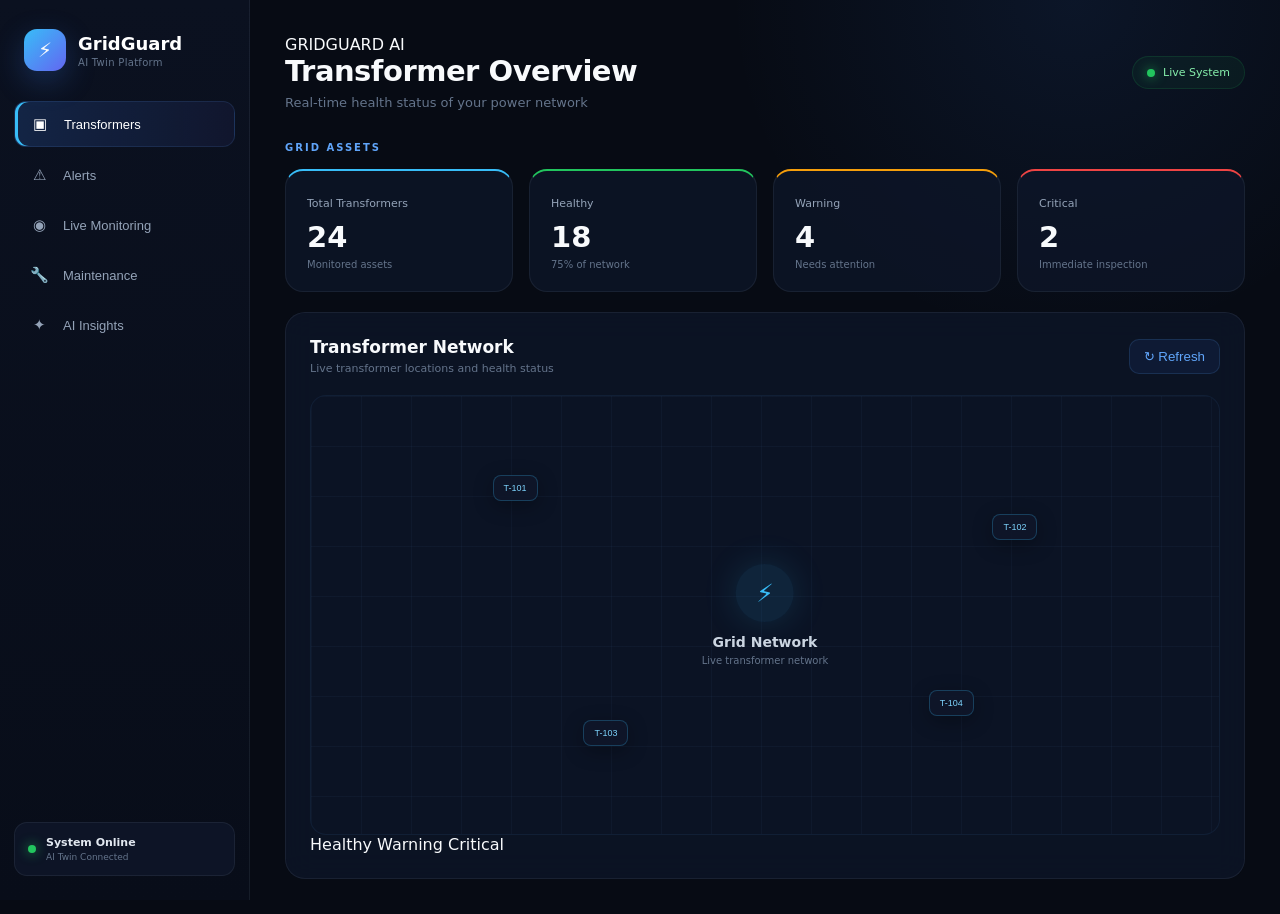
==== commit 3300b72f: "Update index.html" ====
--- a/index.html
+++ b/index.html
@@ -4,9 +4,9 @@
     <meta charset="UTF-8">
     <meta name="viewport" content="width=device-width, initial-scale=1.0">
 
-    <title>GridGuard AI</title>
-
-    <link rel="stylesheet" href="style.css">
+    <title>GridGuard AI | Transformer Intelligence</title>
+
+    <link rel="stylesheet" href="./style.css">
 </head>
 
 <body>
@@ -19,11 +19,9 @@
 
         <div class="brand">
 
-            <div class="brand-logo">
-                ⚡
-            </div>
-
-            <div>
+            <div class="brand-logo">⚡</div>
+
+            <div class="brand-text">
                 <h2>GridGuard</h2>
                 <span>AI Twin Platform</span>
             </div>
@@ -31,60 +29,31 @@
         </div>
 
 
-        <nav class="navigation">
-
-            <button
-                class="nav-item active"
-                data-target="transformers">
-
+        <nav class="navigation" aria-label="Dashboard navigation">
+
+            <button class="nav-item active" data-target="transformers">
                 <span class="nav-icon">▣</span>
-
                 <span>Transformers</span>
-
             </button>
 
-
-            <button
-                class="nav-item"
-                data-target="alerts">
-
+            <button class="nav-item" data-target="alerts">
                 <span class="nav-icon">⚠</span>
-
                 <span>Alerts</span>
-
             </button>
 
-
-            <button
-                class="nav-item"
-                data-target="monitoring">
-
+            <button class="nav-item" data-target="monitoring">
                 <span class="nav-icon">◉</span>
-
                 <span>Live Monitoring</span>
-
             </button>
 
-
-            <button
-                class="nav-item"
-                data-target="maintenance">
-
+            <button class="nav-item" data-target="maintenance">
                 <span class="nav-icon">🔧</span>
-
                 <span>Maintenance</span>
-
             </button>
 
-
-            <button
-                class="nav-item"
-                data-target="insights">
-
+            <button class="nav-item" data-target="insights">
                 <span class="nav-icon">✦</span>
-
                 <span>AI Insights</span>
-
             </button>
 
         </nav>
@@ -108,16 +77,17 @@
     </aside>
 
 
-    <!-- ================= MAIN ================= -->
+    <!-- ================= MAIN CONTENT ================= -->
 
     <main class="main">
 
-
-        <!-- ================= TOP BAR ================= -->
+        <!-- TOPBAR -->
 
         <header class="topbar">
 
             <div>
+
+                <div class="eyebrow">GRIDGUARD AI</div>
 
                 <h1 id="pageTitle">
                     Transformer Overview
@@ -129,26 +99,22 @@
 
             </div>
 
-
             <div class="top-status">
 
                 <span class="online-dot"></span>
 
-                Live System
+                <span>Live System</span>
 
             </div>
 
         </header>
 
 
-
-        <!-- =====================================================
+        <!-- =================================================
              TRANSFORMERS
-        ====================================================== -->
-
-        <section
-            id="transformers"
-            class="page active-page">
+        ================================================== -->
+
+        <section id="transformers" class="page active-page">
 
             <div class="section-label">
                 GRID ASSETS
@@ -158,46 +124,27 @@
             <div class="stats">
 
                 <div class="stat-card blue">
-
                     <span>Total Transformers</span>
-
-                    <strong>24</strong>
-
+                    <strong id="totalTransformers">24</strong>
                     <small>Monitored assets</small>
-
-                </div>
-
+                </div>
 
                 <div class="stat-card green">
-
                     <span>Healthy</span>
-
-                    <strong>18</strong>
-
+                    <strong id="healthyTransformers">18</strong>
                     <small>75% of network</small>
-
-                </div>
-
+                </div>
 
                 <div class="stat-card orange">
-
                     <span>Warning</span>
-
-                    <strong>4</strong>
-
+                    <strong id="warningTransformers">4</strong>
                     <small>Needs attention</small>
-
-                </div>
-
+                </div>
 
                 <div class="stat-card red">
-
                     <span>Critical</span>
-
-                    <strong>2</strong>
-
+                    <strong id="criticalTransformers">2</strong>
                     <small>Immediate inspection</small>
-
                 </div>
 
             </div>
@@ -208,19 +155,17 @@
                 <div class="panel-header">
 
                     <div>
-
                         <h2>Transformer Network</h2>
 
                         <p>
                             Live transformer locations and health status
                         </p>
-
-                    </div>
-
+                    </div>
 
                     <button
                         class="action-button"
-                        onclick="refreshData()">
+                        id="refreshButton"
+                        type="button">
 
                         ↻ Refresh
 
@@ -233,6 +178,13 @@
 
                     <div class="map-grid"></div>
 
+                    <!-- Connection lines -->
+
+                    <div class="connection-line line-a"></div>
+                    <div class="connection-line line-b"></div>
+                    <div class="connection-line line-c"></div>
+
+                    <!-- Center -->
 
                     <div class="map-center">
 
@@ -240,32 +192,75 @@
                             ⚡
                         </div>
 
-                        <h3>
-                            Transformer Network
-                        </h3>
+                        <h3>Grid Network</h3>
 
                         <p>
-                            Live transformer map
+                            Live transformer network
                         </p>
 
                     </div>
 
 
-                    <div class="transformer-marker marker-1">
+                    <!-- Transformers -->
+
+                    <button
+                        class="transformer-marker healthy-marker marker-1"
+                        data-transformer="T-101">
+
+                        <span class="marker-dot"></span>
                         T-101
-                    </div>
-
-                    <div class="transformer-marker marker-2">
+
+                    </button>
+
+
+                    <button
+                        class="transformer-marker critical-marker marker-2"
+                        data-transformer="T-102">
+
+                        <span class="marker-dot"></span>
                         T-102
-                    </div>
-
-                    <div class="transformer-marker marker-3">
+
+                    </button>
+
+
+                    <button
+                        class="transformer-marker healthy-marker marker-3"
+                        data-transformer="T-103">
+
+                        <span class="marker-dot"></span>
                         T-103
-                    </div>
-
-                    <div class="transformer-marker marker-4">
+
+                    </button>
+
+
+                    <button
+                        class="transformer-marker warning-marker marker-4"
+                        data-transformer="T-104">
+
+                        <span class="marker-dot"></span>
                         T-104
-                    </div>
+
+                    </button>
+
+                </div>
+
+
+                <div class="map-legend">
+
+                    <span>
+                        <i class="legend-dot healthy"></i>
+                        Healthy
+                    </span>
+
+                    <span>
+                        <i class="legend-dot warning"></i>
+                        Warning
+                    </span>
+
+                    <span>
+                        <i class="legend-dot critical"></i>
+                        Critical
+                    </span>
 
                 </div>
 
@@ -274,14 +269,11 @@
         </section>
 
 
-
-        <!-- =====================================================
+        <!-- =================================================
              ALERTS
-        ====================================================== -->
-
-        <section
-            id="alerts"
-            class="page">
+        ================================================== -->
+
+        <section id="alerts" class="page">
 
             <div class="section-label">
                 ALERT CENTER
@@ -293,16 +285,14 @@
                 <div class="panel-header">
 
                     <div>
-
                         <h2>Active Alerts</h2>
 
                         <p>
                             Abnormal conditions detected by GridGuard AI
                         </p>
-
-                    </div>
-
-                    <span class="badge">
+                    </div>
+
+                    <span class="badge danger-badge">
                         2 Active
                     </span>
 
@@ -314,9 +304,7 @@
 
                     <div class="alert critical">
 
-                        <div class="alert-icon">
-                            !
-                        </div>
+                        <div class="alert-icon">!</div>
 
                         <div class="alert-content">
 
@@ -339,14 +327,12 @@
 
                     <div class="alert warning">
 
-                        <div class="alert-icon">
-                            !
-                        </div>
+                        <div class="alert-icon">!</div>
 
                         <div class="alert-content">
 
                             <strong>
-                                Transformer T-108
+                                Transformer T-104
                             </strong>
 
                             <p>
@@ -364,14 +350,12 @@
 
                     <div class="alert normal">
 
-                        <div class="alert-icon">
-                            ✓
-                        </div>
+                        <div class="alert-icon">✓</div>
 
                         <div class="alert-content">
 
                             <strong>
-                                Transformer T-105
+                                Transformer T-101
                             </strong>
 
                             <p>
@@ -390,17 +374,34 @@
 
             </div>
 
+
+            <div class="alert-summary">
+
+                <div>
+                    <span>Critical</span>
+                    <strong>1</strong>
+                </div>
+
+                <div>
+                    <span>Warning</span>
+                    <strong>1</strong>
+                </div>
+
+                <div>
+                    <span>Resolved</span>
+                    <strong>12</strong>
+                </div>
+
+            </div>
+
         </section>
 
 
-
-        <!-- =====================================================
+        <!-- =================================================
              LIVE MONITORING
-        ====================================================== -->
-
-        <section
-            id="monitoring"
-            class="page">
+        ================================================== -->
+
+        <section id="monitoring" class="page">
 
             <div class="section-label">
                 REAL-TIME TELEMETRY
@@ -408,7 +409,6 @@
 
 
             <div class="monitor-grid">
-
 
                 <div class="sensor-card">
 
@@ -418,8 +418,8 @@
                         72°C
                     </strong>
 
-                    <small>
-                        Normal
+                    <small class="normal-text">
+                        ● Normal
                     </small>
 
                 </div>
@@ -433,8 +433,8 @@
                         11.2 kV
                     </strong>
 
-                    <small>
-                        Stable
+                    <small class="normal-text">
+                        ● Stable
                     </small>
 
                 </div>
@@ -448,8 +448,23 @@
                         34 A
                     </strong>
 
-                    <small>
-                        Normal load
+                    <small class="normal-text">
+                        ● Normal load
+                    </small>
+
+                </div>
+
+
+                <div class="sensor-card">
+
+                    <span>Load</span>
+
+                    <strong id="load">
+                        62%
+                    </strong>
+
+                    <small class="normal-text">
+                        ● Safe
                     </small>
 
                 </div>
@@ -463,8 +478,8 @@
                         2.4
                     </strong>
 
-                    <small>
-                        Normal
+                    <small class="normal-text">
+                        ● Normal
                     </small>
 
                 </div>
@@ -472,29 +487,14 @@
 
                 <div class="sensor-card">
 
-                    <span>Humidity</span>
-
-                    <strong>
-                        58%
-                    </strong>
-
-                    <small>
-                        Normal
-                    </small>
-
-                </div>
-
-
-                <div class="sensor-card">
-
                     <span>Oil Temperature</span>
 
-                    <strong>
+                    <strong id="oilTemperature">
                         68°C
                     </strong>
 
-                    <small>
-                        Normal
+                    <small class="normal-text">
+                        ● Normal
                     </small>
 
                 </div>
@@ -507,15 +507,11 @@
                 <div class="panel-header">
 
                     <div>
-
-                        <h2>
-                            Live Sensor Stream
-                        </h2>
+                        <h2>Live Sensor Stream</h2>
 
                         <p>
                             Real-time transformer telemetry
                         </p>
-
                     </div>
 
                     <span class="live-badge">
@@ -525,12 +521,12 @@
                 </div>
 
 
-                <div class="chart-placeholder">
-
-                    <div>
-                        📈
-                        <br>
-                        Live telemetry visualization
+                <div class="chart">
+
+                    <div class="chart-line"></div>
+
+                    <div class="chart-text">
+                        LIVE TELEMETRY
                     </div>
 
                 </div>
@@ -540,14 +536,11 @@
         </section>
 
 
-
-        <!-- =====================================================
+        <!-- =================================================
              MAINTENANCE
-        ====================================================== -->
-
-        <section
-            id="maintenance"
-            class="page">
+        ================================================== -->
+
+        <section id="maintenance" class="page">
 
             <div class="section-label">
                 ASSET MANAGEMENT
@@ -559,15 +552,11 @@
                 <div class="panel-header">
 
                     <div>
-
-                        <h2>
-                            Maintenance Schedule
-                        </h2>
+                        <h2>Maintenance Schedule</h2>
 
                         <p>
                             Upcoming transformer maintenance
                         </p>
-
                     </div>
 
                     <span class="badge">
@@ -586,7 +575,7 @@
                             🔧
                         </div>
 
-                        <div>
+                        <div class="maintenance-info">
 
                             <strong>
                                 Transformer T-101
@@ -611,7 +600,7 @@
                             🛠
                         </div>
 
-                        <div>
+                        <div class="maintenance-info">
 
                             <strong>
                                 Transformer T-106
@@ -636,7 +625,7 @@
                             🔧
                         </div>
 
-                        <div>
+                        <div class="maintenance-info">
 
                             <strong>
                                 Transformer T-112
@@ -654,7 +643,6 @@
 
                     </div>
 
-
                 </div>
 
             </div>
@@ -662,14 +650,11 @@
         </section>
 
 
-
-        <!-- =====================================================
+        <!-- =================================================
              AI INSIGHTS
-        ====================================================== -->
-
-        <section
-            id="insights"
-            class="page">
+        ================================================== -->
+
+        <section id="insights" class="page">
 
             <div class="section-label">
                 ARTIFICIAL INTELLIGENCE
@@ -678,7 +663,6 @@
 
             <div class="ai-panel">
 
-
                 <div class="ai-header">
 
                     <div class="ai-logo">
@@ -686,7 +670,6 @@
                     </div>
 
                     <div>
-
                         <h2>
                             GridGuard AI Twin
                         </h2>
@@ -694,7 +677,6 @@
                         <p>
                             Intelligent transformer health prediction
                         </p>
-
                     </div>
 
                 </div>
@@ -706,13 +688,21 @@
                         Network Health Score
                     </span>
 
-                    <strong>
-                        86.4
-                    </strong>
-
-                    <small>
-                        / 100
-                    </small>
+                    <div class="score-row">
+
+                        <strong>
+                            86.4
+                        </strong>
+
+                        <small>
+                            / 100
+                        </small>
+
+                    </div>
+
+                    <div class="score-bar">
+                        <div class="score-progress"></div>
+                    </div>
 
                 </div>
 
@@ -737,6 +727,25 @@
                 </div>
 
 
+                <div class="ai-cards">
+
+                    <div>
+                        <span>AI Confidence</span>
+                        <strong>94%</strong>
+                    </div>
+
+                    <div>
+                        <span>Risk Level</span>
+                        <strong class="risk-high">HIGH</strong>
+                    </div>
+
+                    <div>
+                        <span>Prediction</span>
+                        <strong>24h</strong>
+                    </div>
+
+                </div>
+
             </div>
 
         </section>
@@ -746,7 +755,9 @@
 </div>
 
 
-<script src="script.js"></script>
+<!-- JAVASCRIPT -->
+
+<script src="./script.js"></script>
 
 </body>
 </html>
--- a/style.css
+++ b/style.css
@@ -1,2045 +1,1250 @@
-/* =========================================================
-   GRIDGUARD AI
-   PREMIUM DARK ENERGY-TECH DASHBOARD
-========================================================= */
-
 * {
     margin: 0;
     padding: 0;
     box-sizing: border-box;
 }
 
+
 :root {
-    --bg: #08111f;
-    --bg-2: #0d1728;
-    --bg-3: #111d31;
-
-    --card: #152238;
-    --card-light: #1b2a42;
-    --card-hover: #21324d;
-
-    --border: rgba(255,255,255,0.08);
-    --border-light: rgba(255,255,255,0.14);
+
+    --bg: #070b14;
+    --sidebar: #0b1120;
+    --card: #0f172a;
+
+    --border: rgba(148,163,184,0.10);
 
     --text: #f8fafc;
-    --text-soft: #cbd5e1;
-    --muted: #94a3b8;
-
-    --blue: #60a5fa;
-    --green: #34d399;
-    --orange: #fb923c;
-    --purple: #a78bfa;
-    --cyan: #22d3ee;
-    --yellow: #facc15;
-    --red: #fb7185;
-
-    --shadow: 0 12px 30px rgba(0,0,0,0.25);
-    --shadow-hover: 0 20px 45px rgba(0,0,0,0.35);
-}
-
-/* =========================================================
-   GLOBAL
-========================================================= */
-
-html {
-    scroll-behavior: smooth;
-}
+    --muted: #64748b;
+
+    --blue: #38bdf8;
+    --green: #22c55e;
+    --orange: #f59e0b;
+    --red: #ef4444;
+    --purple: #8b5cf6;
+}
+
 
 body {
-    font-family: Inter, "Segoe UI", Arial, Helvetica, sans-serif;
-    background:
+
+    font-family:
+        Inter,
+        system-ui,
+        -apple-system,
+        BlinkMacSystemFont,
+        "Segoe UI",
+        sans-serif;
+
+    background: var(--bg);
+
+    color: var(--text);
+
+    min-height: 100vh;
+}
+
+
+/* ======================================
+   APP
+====================================== */
+
+.app {
+    min-height: 100vh;
+}
+
+
+/* ======================================
+   SIDEBAR
+====================================== */
+
+.sidebar {
+
+    position: fixed;
+
+    left: 0;
+    top: 0;
+
+    width: 250px;
+    height: 100vh;
+
+    background:
+        linear-gradient(
+            180deg,
+            #0b1120,
+            #080d19
+        );
+
+    border-right:
+        1px solid var(--border);
+
+    padding: 24px 14px;
+
+    display: flex;
+    flex-direction: column;
+
+    z-index: 1000;
+}
+
+
+.brand {
+
+    display: flex;
+
+    align-items: center;
+
+    gap: 12px;
+
+    padding:
+        5px 10px 30px;
+}
+
+
+.brand-logo {
+
+    width: 42px;
+    height: 42px;
+
+    border-radius: 13px;
+
+    display: flex;
+
+    align-items: center;
+    justify-content: center;
+
+    font-size: 20px;
+
+    background:
+        linear-gradient(
+            135deg,
+            #38bdf8,
+            #6366f1
+        );
+
+    box-shadow:
+        0 10px 30px
+        rgba(59,130,246,.25);
+}
+
+
+.brand h2 {
+
+    font-size: 18px;
+
+    color: white;
+}
+
+
+.brand span {
+
+    display: block;
+
+    margin-top: 3px;
+
+    color: #64748b;
+
+    font-size: 10px;
+
+    letter-spacing: .3px;
+}
+
+
+/* ======================================
+   NAVIGATION
+====================================== */
+
+.navigation {
+
+    display: flex;
+
+    flex-direction: column;
+
+    gap: 6px;
+}
+
+
+.nav-item {
+
+    width: 100%;
+
+    border: 0;
+
+    outline: 0;
+
+    background: transparent;
+
+    color: #94a3b8;
+
+    padding: 13px 14px;
+
+    border-radius: 12px;
+
+    display: flex;
+
+    align-items: center;
+
+    gap: 13px;
+
+    font-size: 13px;
+
+    cursor: pointer;
+
+    text-align: left;
+
+    transition:
+        background .2s ease,
+        color .2s ease,
+        transform .2s ease;
+}
+
+
+.nav-item:hover {
+
+    background:
+        rgba(59,130,246,.08);
+
+    color: #e2e8f0;
+
+    transform:
+        translateX(2px);
+}
+
+
+.nav-item.active {
+
+    color: white;
+
+    background:
+        linear-gradient(
+            90deg,
+            rgba(59,130,246,.18),
+            rgba(99,102,241,.07)
+        );
+
+    border:
+        1px solid
+        rgba(96,165,250,.12);
+
+    box-shadow:
+        inset 3px 0 0 #38bdf8;
+}
+
+
+.nav-icon {
+
+    width: 22px;
+
+    text-align: center;
+
+    font-size: 15px;
+}
+
+
+/* ======================================
+   SIDEBAR FOOTER
+====================================== */
+
+.sidebar-footer {
+
+    margin-top: auto;
+}
+
+
+.connection {
+
+    display: flex;
+
+    align-items: center;
+
+    gap: 10px;
+
+    padding: 13px;
+
+    border-radius: 13px;
+
+    background:
+        rgba(15,23,42,.8);
+
+    border:
+        1px solid var(--border);
+}
+
+
+.connection strong {
+
+    display: block;
+
+    font-size: 11px;
+
+    color: #e2e8f0;
+}
+
+
+.connection small {
+
+    display: block;
+
+    margin-top: 3px;
+
+    color: #64748b;
+
+    font-size: 9px;
+}
+
+
+.online-dot {
+
+    width: 8px;
+    height: 8px;
+
+    display: inline-block;
+
+    border-radius: 50%;
+
+    background: #22c55e;
+
+    box-shadow:
+        0 0 12px
+        rgba(34,197,94,.8);
+}
+
+
+/* ======================================
+   MAIN
+====================================== */
+
+.main {
+
+    margin-left: 250px;
+
+    min-height: 100vh;
+
+    padding: 35px;
+
+    background:
+
         radial-gradient(
-            circle at 85% 0%,
-            rgba(37,99,235,0.10),
-            transparent 30%
-        ),
-        radial-gradient(
-            circle at 10% 100%,
-            rgba(14,165,233,0.06),
+            circle at 80% 0%,
+            rgba(59,130,246,.09),
             transparent 28%
         ),
-        var(--bg);
-
-    color: var(--text);
-    min-height: 100vh;
-    -webkit-font-smoothing: antialiased;
-}
-
-button,
-select,
-input {
-    font-family: inherit;
-}
-
-/* =========================================================
-   SIDEBAR
-========================================================= */
-
-.sidebar {
-    position: fixed;
-    left: 0;
-    top: 0;
-    bottom: 0;
-
-    width: 255px;
-
-    padding: 27px 15px;
-
-    background:
+
+        #070b14;
+}
+
+
+/* ======================================
+   TOPBAR
+====================================== */
+
+.topbar {
+
+    display: flex;
+
+    justify-content: space-between;
+
+    align-items: center;
+
+    margin-bottom: 32px;
+}
+
+
+.topbar h1 {
+
+    font-size: 29px;
+
+    letter-spacing: -.5px;
+}
+
+
+.topbar p {
+
+    margin-top: 7px;
+
+    color: var(--muted);
+
+    font-size: 13px;
+}
+
+
+.top-status {
+
+    display: flex;
+
+    align-items: center;
+
+    gap: 8px;
+
+    padding: 9px 14px;
+
+    border-radius: 20px;
+
+    background:
+        rgba(34,197,94,.06);
+
+    border:
+        1px solid
+        rgba(34,197,94,.14);
+
+    color: #86efac;
+
+    font-size: 11px;
+}
+
+
+/* ======================================
+   PAGE NAVIGATION
+====================================== */
+
+.page {
+
+    display: none;
+
+    animation:
+        pageIn .25s ease;
+}
+
+
+.page.active-page {
+
+    display: block;
+}
+
+
+@keyframes pageIn {
+
+    from {
+
+        opacity: 0;
+
+        transform:
+            translateY(8px);
+    }
+
+    to {
+
+        opacity: 1;
+
+        transform:
+            translateY(0);
+    }
+}
+
+
+.section-label {
+
+    color: #60a5fa;
+
+    font-size: 10px;
+
+    font-weight: 700;
+
+    letter-spacing: 2px;
+
+    margin-bottom: 16px;
+}
+
+
+/* ======================================
+   STAT CARDS
+====================================== */
+
+.stats {
+
+    display: grid;
+
+    grid-template-columns:
+        repeat(4,1fr);
+
+    gap: 16px;
+
+    margin-bottom: 20px;
+}
+
+
+.stat-card {
+
+    padding: 21px;
+
+    border-radius: 18px;
+
+    background:
+        rgba(15,23,42,.72);
+
+    border:
+        1px solid var(--border);
+
+    transition:
+        transform .2s ease;
+}
+
+
+.stat-card:hover {
+
+    transform:
+        translateY(-3px);
+}
+
+
+.stat-card span {
+
+    color: #94a3b8;
+
+    font-size: 11px;
+}
+
+
+.stat-card strong {
+
+    display: block;
+
+    margin-top: 9px;
+
+    font-size: 29px;
+}
+
+
+.stat-card small {
+
+    display: block;
+
+    margin-top: 5px;
+
+    color: #64748b;
+
+    font-size: 10px;
+}
+
+
+.stat-card.blue {
+    border-top: 2px solid var(--blue);
+}
+
+.stat-card.green {
+    border-top: 2px solid var(--green);
+}
+
+.stat-card.orange {
+    border-top: 2px solid var(--orange);
+}
+
+.stat-card.red {
+    border-top: 2px solid var(--red);
+}
+
+
+/* ======================================
+   PANELS
+====================================== */
+
+.panel {
+
+    padding: 24px;
+
+    border-radius: 20px;
+
+    background:
+        rgba(15,23,42,.72);
+
+    border:
+        1px solid var(--border);
+
+    backdrop-filter:
+        blur(15px);
+}
+
+
+.panel-header {
+
+    display: flex;
+
+    align-items: center;
+
+    justify-content: space-between;
+
+    margin-bottom: 20px;
+}
+
+
+.panel-header h2 {
+
+    font-size: 17px;
+}
+
+
+.panel-header p {
+
+    margin-top: 5px;
+
+    color: var(--muted);
+
+    font-size: 11px;
+}
+
+
+.action-button {
+
+    border: 1px solid
+        rgba(96,165,250,.15);
+
+    background:
+        rgba(59,130,246,.08);
+
+    color: #60a5fa;
+
+    padding: 9px 14px;
+
+    border-radius: 10px;
+
+    cursor: pointer;
+}
+
+
+.badge {
+
+    padding: 7px 11px;
+
+    border-radius: 20px;
+
+    background:
+        rgba(59,130,246,.08);
+
+    color: #60a5fa;
+
+    font-size: 10px;
+}
+
+
+/* ======================================
+   MAP
+====================================== */
+
+.map {
+
+    position: relative;
+
+    height: 440px;
+
+    overflow: hidden;
+
+    border-radius: 16px;
+
+    border:
+        1px solid
+        rgba(96,165,250,.08);
+
+    background: #0b1324;
+}
+
+
+.map-grid {
+
+    position: absolute;
+
+    inset: 0;
+
+    background-image:
+
         linear-gradient(
-            180deg,
-            #070d18 0%,
-            #0b1425 55%,
-            #070d18 100%
-        );
-
-    border-right: 1px solid rgba(255,255,255,0.07);
-
-    display: flex;
-    flex-direction: column;
-
-    z-index: 100;
-
-    box-shadow: 10px 0 35px rgba(0,0,0,0.20);
-}
-
-.logo {
-    display: flex;
-    align-items: center;
-    gap: 12px;
-    padding: 2px 10px 35px;
-}
-
-.logo-icon {
-    width: 44px;
-    height: 44px;
-
-    border-radius: 14px;
-
-    display: flex;
-    align-items: center;
-    justify-content: center;
-
-    background: linear-gradient(
-        135deg,
-        #3b82f6,
-        #2563eb
-    );
-
-    color: white;
-    font-size: 20px;
-    font-weight: 800;
-
-    box-shadow: 0 8px 25px rgba(37,99,235,0.30);
-}
-
-.logo h2 {
-    color: #fff;
-    font-size: 19px;
-    font-weight: 800;
-}
-
-.logo span {
-    display: block;
-    margin-top: 3px;
-
-    color: #64748b;
-
-    font-size: 8px;
-    letter-spacing: 1.7px;
-}
-
-/* =========================================================
-   NAVIGATION
-========================================================= */
-
-nav {
-    display: flex;
-    flex-direction: column;
-    gap: 5px;
-}
-
-.nav-item {
-    position: relative;
-
-    width: 100%;
-
-    padding: 12px 14px;
-
-    border: 0;
-    border-radius: 12px;
-
-    background: transparent;
-
-    color: #94a3b8;
-
-    display: flex;
-    align-items: center;
-
-    gap: 13px;
-
-    font-size: 13px;
-    font-weight: 600;
-
-    text-align: left;
-
-    cursor: pointer;
-
-    transition: 0.2s ease;
-}
-
-.nav-item span:first-child {
-    width: 20px;
-
-    display: flex;
-    align-items: center;
-    justify-content: center;
-
-    font-size: 15px;
-}
-
-.nav-item:hover {
-    background: rgba(255,255,255,0.055);
-    color: white;
-    transform: translateX(2px);
-}
-
-.nav-item.active {
-    background:
+            rgba(96,165,250,.045) 1px,
+            transparent 1px
+        ),
+
         linear-gradient(
             90deg,
-            rgba(37,99,235,0.30),
-            rgba(37,99,235,0.10)
-        );
-
-    color: white;
-
-    box-shadow:
-        inset 0 0 0 1px rgba(96,165,250,0.12);
-}
-
-.nav-item.active::before {
-    content: "";
-
-    position: absolute;
-
-    left: -15px;
-    top: 50%;
-
-    transform: translateY(-50%);
-
-    width: 3px;
-    height: 24px;
-
-    border-radius: 0 6px 6px 0;
-
-    background: #60a5fa;
-
-    box-shadow: 0 0 12px rgba(96,165,250,0.7);
-}
-
-/* =========================================================
-   SIDEBAR STATUS
-========================================================= */
-
-.sidebar-bottom {
-    margin-top: auto;
-}
-
-.system-status {
-    display: flex;
-    align-items: center;
-    gap: 10px;
-
-    padding: 14px;
-
-    border-radius: 14px;
-
-    background: rgba(255,255,255,0.035);
-
-    border: 1px solid rgba(255,255,255,0.07);
-}
-
-.system-status strong {
-    display: block;
-    color: #e2e8f0;
-    font-size: 11px;
-}
-
-.system-status small {
-    display: block;
-    margin-top: 3px;
-    color: #64748b;
-    font-size: 9px;
-}
-
-.status-dot {
-    width: 8px;
-    height: 8px;
-    flex-shrink: 0;
-
-    border-radius: 50%;
-
-    background: var(--yellow);
-}
-
-.status-dot.online {
-    background: var(--green);
-
-    box-shadow:
-        0 0 0 4px rgba(52,211,153,0.08),
-        0 0 12px rgba(52,211,153,0.4);
-}
-
-.status-dot.offline {
-    background: var(--red);
-}
-
-/* =========================================================
-   MAIN CONTENT
-========================================================= */
-
-.main-content {
-    margin-left: 255px;
-
-    padding: 34px 42px 50px;
-
-    min-height: 100vh;
-
-    width: calc(100% - 255px);
-
-    max-width: 1700px;
-}
-
-/* =========================================================
-   PAGE SYSTEM
-========================================================= */
-
-.page {
-    display: none;
-    width: 100%;
-}
-
-.page.active-page {
-    display: block;
-}
-
-/* =========================================================
-   HEADERS
-========================================================= */
-
-.topbar,
-.page-header,
-.detail-header {
-    display: flex;
-    justify-content: space-between;
-    align-items: flex-start;
-
-    gap: 25px;
-
-    margin-bottom: 28px;
-}
-
-.eyebrow {
-    margin-bottom: 7px;
-
-    color: #60a5fa;
-
-    font-size: 9px;
-    font-weight: 800;
-
-    letter-spacing: 1.7px;
-}
-
-h1 {
-    color: #f8fafc;
-
-    font-size: 31px;
-    font-weight: 780;
-
-    letter-spacing: -1px;
-}
-
-.subtitle {
-    margin-top: 8px;
-
-    color: #94a3b8;
-
-    font-size: 12px;
-    line-height: 1.6;
-}
-
-.header-actions {
-    display: flex;
-    align-items: center;
-    gap: 15px;
-}
-
-.connection {
-    display: flex;
-    align-items: center;
-    gap: 7px;
-
-    color: #94a3b8;
-    font-size: 11px;
-}
-
-.refresh-btn {
-    padding: 10px 15px;
-
-    border: 1px solid var(--border-light);
-    border-radius: 11px;
-
-    background: rgba(255,255,255,0.045);
-
-    color: #e2e8f0;
-
-    font-size: 11px;
-    font-weight: 650;
-
-    cursor: pointer;
-
-    transition: 0.2s ease;
-}
-
-.refresh-btn:hover {
-    background: rgba(255,255,255,0.09);
-    border-color: rgba(255,255,255,0.16);
-
-    transform: translateY(-1px);
-}
-
-/* =========================================================
-   TRANSFORMER CONTROL
-========================================================= */
-
-.control-section {
-    display: flex;
-    justify-content: space-between;
-    align-items: flex-end;
-
-    gap: 20px;
-
-    margin-bottom: 20px;
-
-    padding: 18px 20px;
-
-    background: rgba(21,34,56,0.90);
-
-    border: 1px solid var(--border);
-
-    border-radius: 18px;
-
-    box-shadow: var(--shadow);
-}
-
-.control-section label {
-    display: block;
-
-    margin-bottom: 7px;
-
-    color: #94a3b8;
-
-    font-size: 10px;
-    font-weight: 700;
-}
-
-select {
-    min-width: 270px;
-
-    padding: 11px 13px;
-
-    border: 1px solid var(--border-light);
-    border-radius: 11px;
-
-    outline: none;
-
-    background: #111a2c;
-
-    color: #f8fafc;
-
-    font-size: 12px;
-
-    cursor: pointer;
-}
-
-select:focus {
-    border-color: #3b82f6;
-
-    box-shadow:
-        0 0 0 3px rgba(59,130,246,0.10);
-}
-
-.last-updated {
-    color: #64748b;
-    font-size: 10px;
-}
-
-/* =========================================================
-   OVERVIEW KPI CARDS
-========================================================= */
-
-.overview-section {
-    display: grid;
-
-    grid-template-columns: repeat(4, minmax(0,1fr));
-
-    gap: 16px;
-
-    margin-bottom: 25px;
-}
-
-.overview-card {
-    min-height: 125px;
-
-    padding: 21px;
-
-    display: flex;
-    align-items: center;
-
-    gap: 16px;
-
-    border-radius: 22px;
-
-    background:
-        linear-gradient(
-            145deg,
-            #18263d,
-            #121d30
-        );
-
-    border: 1px solid var(--border);
-
-    box-shadow: var(--shadow);
-
-    transition: 0.22s ease;
-}
-
-.overview-card:hover {
-    transform: translateY(-4px);
-    box-shadow: var(--shadow-hover);
-}
-
-.overview-icon {
-    width: 50px;
-    height: 50px;
-
-    flex-shrink: 0;
-
-    display: flex;
-    align-items: center;
-    justify-content: center;
-
-    border-radius: 17px;
-
-    font-size: 20px;
-    font-weight: 800;
-}
-
-.overview-icon.blue {
-    color: var(--blue);
-    background: rgba(96,165,250,0.13);
-}
-
-.overview-icon.green {
-    color: var(--green);
-    background: rgba(52,211,153,0.13);
-}
-
-.overview-icon.orange {
-    color: var(--orange);
-    background: rgba(251,146,60,0.13);
-}
-
-.overview-icon.red {
-    color: var(--red);
-    background: rgba(251,113,133,0.13);
-}
-
-.overview-card p {
-    color: #94a3b8;
-    font-size: 10px;
-    margin-bottom: 4px;
-}
-
-.overview-card h3 {
-    color: white;
-    font-size: 28px;
-    line-height: 1.1;
-}
-
-.overview-card span {
-    display: block;
-    margin-top: 5px;
-
-    color: #64748b;
-    font-size: 9px;
-}
-
-/* =========================================================
-   HEALTH CARD
-========================================================= */
-
-.health-card {
-    position: relative;
-
-    overflow: hidden;
-
-    margin-bottom: 27px;
-
-    padding: 29px;
-
-    border-radius: 24px;
-
-    background:
-        radial-gradient(
-            circle at 80% 20%,
-            rgba(37,99,235,0.23),
-            transparent 30%
-        ),
-        linear-gradient(
-            135deg,
-            #111a2d,
-            #17243a
-        );
-
-    border: 1px solid rgba(96,165,250,0.13);
-
-    box-shadow:
-        0 18px 45px rgba(0,0,0,0.30);
-}
-
-.card-heading {
-    display: flex;
-    justify-content: space-between;
-    align-items: center;
-}
-
-.card-heading h2 {
-    color: #f8fafc;
-
-    font-size: 21px;
-    font-weight: 720;
-}
-
-.risk-badge {
-    padding: 7px 12px;
-
-    border-radius: 50px;
-
-    font-size: 9px;
-    font-weight: 800;
-
-    letter-spacing: 1px;
-}
-
-.risk-badge.normal {
-    color: #6ee7b7;
-    background: rgba(52,211,153,0.11);
-}
-
-.risk-badge.warning {
-    color: #fcd34d;
-    background: rgba(250,204,21,0.10);
-}
-
-.risk-badge.critical {
-    color: #fda4af;
-    background: rgba(251,113,133,0.10);
-}
-
-.health-score-container {
-    display: flex;
-    align-items: center;
-
-    gap: 35px;
-
-    margin-top: 28px;
-}
-
-.health-circle {
-    width: 150px;
-    height: 150px;
-
-    flex-shrink: 0;
-
-    display: flex;
-    align-items: center;
-    justify-content: center;
-
-    border-radius: 50%;
-
-    border: 8px solid #3b82f6;
-
-    background:
-        radial-gradient(
-            circle,
-            rgba(59,130,246,0.15),
-            rgba(59,130,246,0.02) 68%
-        );
-
-    box-shadow:
-        0 0 35px rgba(59,130,246,0.18),
-        inset 0 0 25px rgba(59,130,246,0.08);
-}
-
-.health-circle div {
-    text-align: center;
-}
-
-.health-circle span {
-    color: white;
-
-    font-size: 40px;
-    font-weight: 800;
-}
-
-.health-circle small {
-    color: #94a3b8;
-    font-size: 10px;
-}
-
-.health-details h3 {
-    margin-bottom: 8px;
-
-    color: #f8fafc;
-    font-size: 18px;
-}
-
-.health-details p {
-    max-width: 560px;
-
-    color: #aebdce;
-
-    font-size: 12px;
-    line-height: 1.7;
-}
-
-.confidence {
-    display: flex;
-    gap: 10px;
-
-    margin-top: 17px;
-
-    color: #64748b;
-    font-size: 11px;
-}
-
-.confidence strong {
-    color: #e2e8f0;
-}
-
-/* =========================================================
-   SECTION HEADERS
-========================================================= */
-
-.section-header {
-    margin-bottom: 14px;
-}
-
-.section-header h2,
-.analytics-heading h2,
-.detail-section-title h2 {
-    color: #f1f5f9;
-
-    font-size: 19px;
-    font-weight: 700;
-}
-
-/* =========================================================
-   SENSOR GRID
-========================================================= */
-
-.sensor-grid {
-    display: grid;
-
-    grid-template-columns: repeat(4, minmax(0,1fr));
-
-    gap: 15px;
-
-    margin-bottom: 28px;
-}
-
-.sensor-card {
-    position: relative;
-
-    overflow: hidden;
-
-    min-height: 175px;
-
-    padding: 20px;
-
-    border-radius: 23px;
-
-    background: var(--card);
-
-    border: 1px solid var(--border);
-
-    box-shadow: var(--shadow);
-
-    transition: 0.22s ease;
-}
-
-.sensor-card:hover {
-    transform: translateY(-5px);
-    box-shadow: var(--shadow-hover);
-}
-
-.sensor-card::before {
-    content: "";
-
-    position: absolute;
-
-    left: 0;
-    top: 0;
-    bottom: 0;
-
-    width: 4px;
-}
-
-/* Sensor colors */
-
-.sensor-card:nth-child(1) {
-    background: linear-gradient(145deg,rgba(251,146,60,0.13),#172033 48%);
-}
-
-.sensor-card:nth-child(1)::before {
-    background: var(--orange);
-}
-
-.sensor-card:nth-child(1) .sensor-icon {
-    color: var(--orange);
-    background: rgba(251,146,60,0.12);
-}
-
-.sensor-card:nth-child(2) {
-    background: linear-gradient(145deg,rgba(96,165,250,0.13),#172033 48%);
-}
-
-.sensor-card:nth-child(2)::before {
-    background: var(--blue);
-}
-
-.sensor-card:nth-child(2) .sensor-icon {
-    color: var(--blue);
-    background: rgba(96,165,250,0.12);
-}
-
-.sensor-card:nth-child(3) {
-    background: linear-gradient(145deg,rgba(167,139,250,0.13),#172033 48%);
-}
-
-.sensor-card:nth-child(3)::before {
-    background: var(--purple);
-}
-
-.sensor-card:nth-child(3) .sensor-icon {
-    color: var(--purple);
-    background: rgba(167,139,250,0.12);
-}
-
-.sensor-card:nth-child(4) {
-    background: linear-gradient(145deg,rgba(34,211,238,0.13),#172033 48%);
-}
-
-.sensor-card:nth-child(4)::before {
-    background: var(--cyan);
-}
-
-.sensor-card:nth-child(4) .sensor-icon {
-    color: var(--cyan);
-    background: rgba(34,211,238,0.12);
-}
-
-.sensor-card:nth-child(5) {
-    background: linear-gradient(145deg,rgba(250,204,21,0.13),#172033 48%);
-}
-
-.sensor-card:nth-child(5)::before {
-    background: var(--yellow);
-}
-
-.sensor-card:nth-child(5) .sensor-icon {
-    color: var(--yellow);
-    background: rgba(250,204,21,0.12);
-}
-
-.sensor-card:nth-child(6) {
-    background: linear-gradient(145deg,rgba(52,211,153,0.12),#172033 48%);
-}
-
-.sensor-card:nth-child(6)::before {
-    background: var(--green);
-}
-
-.sensor-card:nth-child(6) .sensor-icon {
-    color: var(--green);
-    background: rgba(52,211,153,0.12);
-}
-
-.sensor-card:nth-child(7) {
-    background: linear-gradient(145deg,rgba(34,211,238,0.11),#172033 48%);
-}
-
-.sensor-card:nth-child(7)::before {
-    background: #38bdf8;
-}
-
-.sensor-card:nth-child(7) .sensor-icon {
-    color: #38bdf8;
-    background: rgba(56,189,248,0.12);
-}
-
-.sensor-card:nth-child(8) {
-    background: linear-gradient(145deg,rgba(248,113,113,0.12),#172033 48%);
-}
-
-.sensor-card:nth-child(8)::before {
-    background: #f87171;
-}
-
-.sensor-card:nth-child(8) .sensor-icon {
-    color: #f87171;
-    background: rgba(248,113,113,0.12);
-}
-
-/* =========================================================
-   SENSOR CONTENT
-========================================================= */
-
-.sensor-top {
-    display: flex;
-
-    justify-content: space-between;
-    align-items: center;
-
-    margin-bottom: 15px;
-}
-
-.sensor-icon {
-    width: 39px;
-    height: 39px;
-
-    border-radius: 13px;
-
-    display: flex;
-    align-items: center;
-    justify-content: center;
-
-    font-size: 14px;
-    font-weight: 800;
-}
-
-.sensor-card p {
-    margin-bottom: 5px;
-
-    color: #94a3b8;
-
-    font-size: 10px;
-    font-weight: 550;
-}
-
-.sensor-card h3 {
-    color: #f8fafc;
-
-    font-size: 27px;
-    font-weight: 780;
-}
-
-.sensor-card h3 small {
-    color: #94a3b8;
-
-    font-size: 11px;
-    font-weight: 500;
-}
-
-.parameter-status {
-    padding: 5px 8px;
-
-    border-radius: 50px;
-
-    font-size: 8px;
-    font-weight: 800;
-}
-
-.parameter-status.normal {
-    color: #6ee7b7;
-    background: rgba(52,211,153,0.10);
-}
-
-.parameter-status.warning {
-    color: #fcd34d;
-    background: rgba(250,204,21,0.10);
-}
-
-.parameter-status.critical {
-    color: #fda4af;
-    background: rgba(251,113,133,0.10);
-}
-
-.progress {
-    width: 100%;
-
-    height: 5px;
-
-    margin-top: 14px;
-
-    overflow: hidden;
-
-    border-radius: 50px;
-
-    background: rgba(255,255,255,0.07);
-}
-
-.progress-fill {
-    width: 0%;
-    height: 100%;
-
-    border-radius: 50px;
-
-    background: linear-gradient(
-        90deg,
-        #3b82f6,
-        #60a5fa
-    );
-
-    transition: width 0.5s ease;
-}
-
-/* =========================================================
-   BOTTOM PANELS
-========================================================= */
-
-.bottom-grid {
-    display: grid;
-
-    grid-template-columns: repeat(2,minmax(0,1fr));
-
-    gap: 18px;
-
-    margin-top: 8px;
-
-    margin-bottom: 28px;
-}
-
-.panel {
-    min-height: 210px;
-
-    padding: 21px;
-
-    border-radius: 20px;
-
-    background: var(--card);
-
-    border: 1px solid var(--border);
-
-    box-shadow: var(--shadow);
-
-    transition: 0.2s ease;
-}
-
-.panel:hover {
-    background: var(--card-light);
-    box-shadow: var(--shadow-hover);
-}
-
-.panel-header {
-    display: flex;
-
-    justify-content: space-between;
-    align-items: center;
-
-    margin-bottom: 18px;
-}
-
-.panel-header h2 {
-    color: #f1f5f9;
-
-    font-size: 17px;
-}
-
-.alert-count {
-    min-width: 28px;
-    height: 28px;
-
-    display: flex;
-    align-items: center;
-    justify-content: center;
-
-    border-radius: 50%;
-
-    background: rgba(251,113,133,0.10);
-
-    color: var(--red);
-
-    font-size: 10px;
-    font-weight: 800;
-}
-
-.empty-state {
-    padding: 27px;
-
-    text-align: center;
-
-    color: var(--muted);
-}
-
-.empty-state div {
-    width: 40px;
-    height: 40px;
-
-    margin: auto auto 10px;
-
-    display: flex;
-    align-items: center;
-    justify-content: center;
-
-    border-radius: 50%;
-
-    background: rgba(52,211,153,0.10);
-
-    color: var(--green);
-
-    font-weight: 800;
-}
-
-.empty-state p {
-    color: #e2e8f0;
-
-    font-size: 12px;
-    font-weight: 700;
-}
-
-.empty-state small {
-    display: block;
-
-    margin-top: 5px;
-
-    color: #64748b;
-
-    font-size: 10px;
-
-    line-height: 1.5;
-}
-
-/* =========================================================
-   AI RECOMMENDATION
-========================================================= */
-
-.recommendation {
-    display: flex;
-
-    gap: 15px;
-
-    padding: 18px;
-
-    border-radius: 15px;
-
-    background:
-        linear-gradient(
-            135deg,
-            rgba(59,130,246,0.11),
-            rgba(96,165,250,0.04)
-        );
-
-    border: 1px solid rgba(96,165,250,0.13);
-}
-
-.recommendation-icon {
-    width: 42px;
-    height: 42px;
-
-    flex-shrink: 0;
-
-    display: flex;
-    align-items: center;
-    justify-content: center;
-
-    border-radius: 13px;
-
-    background: rgba(96,165,250,0.10);
-
-    color: var(--blue);
-}
-
-.recommendation h3 {
-    margin-bottom: 7px;
-
-    color: #e2e8f0;
-
-    font-size: 13px;
-}
-
-.recommendation p {
-    color: #94a3b8;
-
-    font-size: 11px;
-
-    line-height: 1.6;
-}
-
-/* =========================================================
-   ANALYTICS SECTION
-========================================================= */
-
-.analytics-preview,
-.map-preview {
-    margin-top: 24px;
-
-    margin-bottom: 28px;
-
-    padding: 22px;
-
-    border-radius: 22px;
-
-    background: var(--card);
-
-    border: 1px solid var(--border);
-
-    box-shadow: var(--shadow);
-}
-
-.analytics-heading {
-    display: flex;
-
-    justify-content: space-between;
-    align-items: center;
-
-    margin-bottom: 18px;
-}
-
-.preview-label {
-    padding: 6px 10px;
-
-    border-radius: 50px;
-
-    color: #93c5fd;
-
-    background: rgba(96,165,250,0.10);
-
-    font-size: 8px;
-
-    font-weight: 800;
-
-    letter-spacing: 1px;
-}
-
-.analytics-placeholder {
-    min-height: 220px;
-
-    display: flex;
-
-    flex-direction: column;
-
-    justify-content: center;
-    align-items: center;
-
-    text-align: center;
-
-    border-radius: 17px;
-
-    background:
-        linear-gradient(
-            145deg,
-            rgba(96,165,250,0.06),
-            rgba(255,255,255,0.015)
-        );
-
-    border: 1px dashed rgba(96,165,250,0.15);
-}
-
-.analytics-placeholder-icon {
-    width: 52px;
-    height: 52px;
-
-    display: flex;
-    align-items: center;
-    justify-content: center;
-
-    margin-bottom: 12px;
-
-    border-radius: 17px;
-
-    color: var(--blue);
-
-    background: rgba(96,165,250,0.10);
-
-    font-size: 22px;
-}
-
-.analytics-placeholder h3 {
-    color: #e2e8f0;
-
-    font-size: 14px;
-}
-
-.analytics-placeholder p {
-    max-width: 550px;
-
-    margin-top: 7px;
-
-    color: #64748b;
-
-    font-size: 10px;
-
-    line-height: 1.6;
-}
-
-/* =========================================================
-   MAP
-========================================================= */
-
-.map-placeholder {
-    position: relative;
-
-    overflow: hidden;
-
-    min-height: 300px;
-
-    display: flex;
-
-    align-items: center;
-    justify-content: center;
-
-    border-radius: 18px;
-
-    background:
-        radial-gradient(
-            circle at center,
-            rgba(37,99,235,0.14),
-            transparent 45%
-        ),
-        #0d1728;
-
-    border: 1px solid rgba(96,165,250,0.10);
-}
-
-.map-grid {
-    position: absolute;
-
-    inset: 0;
-
-    background-image:
-        linear-gradient(
-            rgba(96,165,250,0.05) 1px,
-            transparent 1px
-        ),
-        linear-gradient(
-            90deg,
-            rgba(96,165,250,0.05) 1px,
+            rgba(96,165,250,.045) 1px,
             transparent 1px
         );
 
-    background-size: 40px 40px;
-}
-
-.map-marker {
+    background-size:
+        50px 50px;
+}
+
+
+.map-center {
+
     position: absolute;
+
+    top: 50%;
+    left: 50%;
+
+    transform:
+        translate(-50%,-50%);
+
+    text-align: center;
+
+    color: #64748b;
+}
+
+
+.map-pulse {
+
+    width: 58px;
+    height: 58px;
+
+    margin:
+        0 auto 12px;
+
+    border-radius: 50%;
+
+    display: flex;
+
+    align-items: center;
+    justify-content: center;
+
+    background:
+        rgba(56,189,248,.1);
+
+    color: #38bdf8;
+
+    font-size: 25px;
+
+    box-shadow:
+        0 0 35px
+        rgba(56,189,248,.15);
+}
+
+
+.map-center h3 {
+
+    color: #cbd5e1;
+
+    font-size: 14px;
+}
+
+
+.map-center p {
+
+    margin-top: 5px;
+
+    font-size: 10px;
+}
+
+
+.transformer-marker {
+
+    position: absolute;
+
+    padding: 7px 10px;
+
+    border-radius: 8px;
+
+    background:
+        rgba(15,23,42,.9);
+
+    border:
+        1px solid
+        rgba(56,189,248,.25);
+
+    color: #7dd3fc;
+
+    font-size: 9px;
+
+    box-shadow:
+        0 5px 20px
+        rgba(0,0,0,.3);
+}
+
+
+.marker-1 {
+    top: 18%;
+    left: 20%;
+}
+
+.marker-2 {
+    top: 27%;
+    right: 20%;
+}
+
+.marker-3 {
+    bottom: 20%;
+    left: 30%;
+}
+
+.marker-4 {
+    bottom: 27%;
+    right: 27%;
+}
+
+
+/* ======================================
+   ALERTS
+====================================== */
+
+.alert-list {
+
+    display: flex;
+
+    flex-direction: column;
+
+    gap: 10px;
+}
+
+
+.alert {
+
+    display: flex;
+
+    align-items: center;
+
+    gap: 13px;
+
+    padding: 16px;
+
+    border-radius: 14px;
+
+    background:
+        rgba(30,41,59,.5);
+
+    border:
+        1px solid var(--border);
+}
+
+
+.alert-icon {
+
+    width: 34px;
+    height: 34px;
+
+    border-radius: 10px;
+
+    display: flex;
+
+    align-items: center;
+    justify-content: center;
+
+    font-weight: bold;
+}
+
+
+.alert.critical .alert-icon {
+
+    background:
+        rgba(239,68,68,.12);
+
+    color: #f87171;
+}
+
+
+.alert.warning .alert-icon {
+
+    background:
+        rgba(245,158,11,.12);
+
+    color: #fbbf24;
+}
+
+
+.alert.normal .alert-icon {
+
+    background:
+        rgba(34,197,94,.12);
+
+    color: #4ade80;
+}
+
+
+.alert-content {
+
+    flex: 1;
+}
+
+
+.alert-content strong {
+
+    font-size: 12px;
+}
+
+
+.alert-content p {
+
+    margin-top: 4px;
+
+    color: #64748b;
+
+    font-size: 10px;
+}
+
+
+.alert > span:last-child {
+
+    color: #64748b;
+
+    font-size: 9px;
+}
+
+
+/* ======================================
+   MONITORING
+====================================== */
+
+.monitor-grid {
+
+    display: grid;
+
+    grid-template-columns:
+        repeat(3,1fr);
+
+    gap: 16px;
+
+    margin-bottom: 20px;
+}
+
+
+.sensor-card {
+
+    padding: 22px;
+
+    border-radius: 18px;
+
+    background:
+        rgba(15,23,42,.72);
+
+    border:
+        1px solid var(--border);
+}
+
+
+.sensor-card span {
+
+    color: #64748b;
+
+    font-size: 11px;
+}
+
+
+.sensor-card strong {
+
+    display: block;
+
+    margin: 9px 0;
+
+    font-size: 28px;
+}
+
+
+.sensor-card small {
+
+    color: #4ade80;
+
+    font-size: 10px;
+}
+
+
+.live-badge {
+
+    color: #4ade80;
+
+    font-size: 10px;
+}
+
+
+.chart-placeholder {
+
+    height: 230px;
+
+    border-radius: 14px;
+
+    display: flex;
+
+    align-items: center;
+    justify-content: center;
+
+    text-align: center;
+
+    color: #475569;
+
+    background:
+        repeating-linear-gradient(
+            0deg,
+            transparent,
+            transparent 39px,
+            rgba(96,165,250,.04) 40px
+        );
+}
+
+
+/* ======================================
+   MAINTENANCE
+====================================== */
+
+.maintenance-list {
+
+    display: flex;
+
+    flex-direction: column;
+}
+
+
+.maintenance {
+
+    display: flex;
+
+    align-items: center;
+
+    gap: 14px;
+
+    padding: 17px 4px;
+
+    border-bottom:
+        1px solid
+        rgba(148,163,184,.07);
+}
+
+
+.maintenance-icon {
 
     width: 38px;
     height: 38px;
 
     display: flex;
+
     align-items: center;
     justify-content: center;
 
-    border-radius: 50%;
-
-    background: rgba(37,99,235,0.20);
-
-    border: 1px solid rgba(96,165,250,0.40);
-
-    color: #bfdbfe;
+    border-radius: 11px;
+
+    background:
+        rgba(59,130,246,.08);
+}
+
+
+.maintenance div:nth-child(2) {
+
+    flex: 1;
+}
+
+
+.maintenance strong {
+
+    font-size: 12px;
+}
+
+
+.maintenance p {
+
+    margin-top: 4px;
+
+    color: #64748b;
+
+    font-size: 10px;
+}
+
+
+.maintenance > span {
+
+    color: #60a5fa;
+
+    font-size: 10px;
+}
+
+
+/* ======================================
+   AI INSIGHTS
+====================================== */
+
+.ai-panel {
+
+    padding: 30px;
+
+    border-radius: 22px;
+
+    background:
+
+        radial-gradient(
+            circle at 90% 10%,
+            rgba(139,92,246,.12),
+            transparent 35%
+        ),
+
+        rgba(15,23,42,.8);
+
+    border:
+        1px solid
+        rgba(139,92,246,.15);
+}
+
+
+.ai-header {
+
+    display: flex;
+
+    align-items: center;
+
+    gap: 14px;
+}
+
+
+.ai-logo {
+
+    width: 48px;
+    height: 48px;
+
+    display: flex;
+
+    align-items: center;
+    justify-content: center;
+
+    border-radius: 14px;
+
+    background:
+        rgba(139,92,246,.12);
+
+    color: #a78bfa;
+
+    font-size: 22px;
+}
+
+
+.ai-header h2 {
+
+    font-size: 18px;
+}
+
+
+.ai-header p {
+
+    margin-top: 4px;
+
+    color: #64748b;
+
+    font-size: 11px;
+}
+
+
+.health-score {
+
+    margin-top: 35px;
+
+    padding: 22px;
+
+    border-radius: 15px;
+
+    background:
+        rgba(2,6,23,.4);
+}
+
+
+.health-score span {
+
+    display: block;
+
+    color: #94a3b8;
+
+    font-size: 11px;
+}
+
+
+.health-score strong {
+
+    font-size: 50px;
+
+    color: #4ade80;
+}
+
+
+.health-score small {
+
+    color: #64748b;
+}
+
+
+.ai-recommendation {
+
+    margin-top: 16px;
+
+    padding: 20px;
+
+    border-left:
+        3px solid #8b5cf6;
+
+    border-radius: 8px;
+
+    background:
+        rgba(139,92,246,.06);
+}
+
+
+.ai-recommendation span {
+
+    color: #a78bfa;
 
     font-size: 9px;
-    font-weight: 800;
-
-    box-shadow: 0 0 25px rgba(59,130,246,0.25);
-}
-
-.marker-one {
-    top: 24%;
-    left: 22%;
-}
-
-.marker-two {
-    top: 58%;
-    right: 23%;
-}
-
-.marker-three {
-    bottom: 20%;
-    left: 47%;
-}
-
-.map-center-content {
-    position: relative;
-
-    z-index: 2;
-
-    text-align: center;
-}
-
-.map-icon {
-    font-size: 35px;
-
-    color: var(--blue);
-
-    margin-bottom: 8px;
-}
-
-.map-center-content h3 {
-    color: #e2e8f0;
-
-    font-size: 15px;
-}
-
-.map-center-content p {
-    margin-top: 6px;
-
-    color: #64748b;
-
-    font-size: 10px;
-}
-
-/* =========================================================
-   TRANSFORMER PAGE
-========================================================= */
-
-.transformer-summary {
-    display: grid;
-
-    grid-template-columns: repeat(4,minmax(0,1fr));
-
-    gap: 15px;
-
-    margin-bottom: 20px;
-}
-
-.transformer-summary > div {
-    padding: 20px;
-
-    border-radius: 19px;
-
-    background: var(--card);
-
-    border: 1px solid var(--border);
-
-    box-shadow: var(--shadow);
-
-    display: flex;
-    flex-direction: column;
-
-    gap: 7px;
-}
-
-.transformer-summary span {
+
+    font-weight: bold;
+
+    letter-spacing: 1px;
+}
+
+
+.ai-recommendation h3 {
+
+    margin-top: 7px;
+
+    font-size: 14px;
+}
+
+
+.ai-recommendation p {
+
+    margin-top: 8px;
+
     color: #94a3b8;
-    font-size: 10px;
-}
-
-.transformer-summary strong {
-    color: white;
-    font-size: 27px;
-}
-
-.green-text {
-    color: var(--green) !important;
-}
-
-.orange-text {
-    color: var(--orange) !important;
-}
-
-.red-text {
-    color: var(--red) !important;
-}
-
-.transformer-toolbar {
-    display: flex;
-
-    justify-content: space-between;
-
-    gap: 15px;
-
-    margin-bottom: 18px;
-}
-
-.search-box {
-    flex: 1;
-
-    max-width: 500px;
-
-    display: flex;
-    align-items: center;
-
-    gap: 10px;
-
-    padding: 11px 14px;
-
-    border-radius: 12px;
-
-    background: var(--card);
-
-    border: 1px solid var(--border);
-}
-
-.search-box span {
-    color: #64748b;
-}
-
-.search-box input {
-    width: 100%;
-
-    border: none;
-    outline: none;
-
-    background: transparent;
-
-    color: white;
-
-    font-size: 12px;
-}
-
-.search-box input::placeholder {
-    color: #64748b;
-}
-
-.transformer-table-card {
-    overflow: hidden;
-
-    border-radius: 20px;
-
-    background: var(--card);
-
-    border: 1px solid var(--border);
-
-    box-shadow: var(--shadow);
-}
-
-.table-scroll {
-    overflow-x: auto;
-}
-
-table {
-    width: 100%;
-
-    border-collapse: collapse;
-}
-
-thead {
-    background: rgba(255,255,255,0.035);
-}
-
-th {
-    padding: 15px;
-
-    color: #64748b;
-
-    font-size: 9px;
-
-    text-align: left;
-
-    letter-spacing: 0.7px;
-}
-
-td {
-    padding: 17px 15px;
-
-    border-top: 1px solid rgba(255,255,255,0.05);
-
-    color: #cbd5e1;
+
+    line-height: 1.6;
 
     font-size: 11px;
 }
 
-.transformer-id {
-    color: white;
-
-    font-weight: 800;
-}
-
-.transformer-name {
-    margin-top: 3px;
-
-    color: #64748b;
-
-    font-size: 9px;
-}
-
-.health-mini {
-    display: flex;
-    align-items: center;
-
-    gap: 8px;
-}
-
-.health-number {
-    color: white;
-
-    font-weight: 700;
-}
-
-.mini-bar {
-    width: 65px;
-    height: 5px;
-
-    overflow: hidden;
-
-    border-radius: 50px;
-
-    background: rgba(255,255,255,0.07);
-}
-
-.mini-bar span {
-    display: block;
-
-    height: 100%;
-
-    border-radius: 50px;
-}
-
-.status-pill {
-    padding: 6px 9px;
-
-    border-radius: 50px;
-
-    font-size: 8px;
-
-    font-weight: 800;
-}
-
-.status-pill.normal {
-    color: #6ee7b7;
-    background: rgba(52,211,153,0.10);
-}
-
-.status-pill.warning {
-    color: #fcd34d;
-    background: rgba(250,204,21,0.10);
-}
-
-.status-pill.critical {
-    color: #fda4af;
-    background: rgba(251,113,133,0.10);
-}
-
-.view-button {
-    padding: 7px 10px;
-
-    border: 1px solid rgba(96,165,250,0.20);
-
-    border-radius: 9px;
-
-    background: rgba(96,165,250,0.08);
-
-    color: #93c5fd;
-
-    font-size: 9px;
-
-    cursor: pointer;
-}
-
-.view-button:hover {
-    background: rgba(96,165,250,0.16);
-}
-
-/* =========================================================
-   DETAIL PAGE
-========================================================= */
-
-.back-button {
-    margin-bottom: 20px;
-
-    padding: 9px 13px;
-
-    border: 1px solid var(--border);
-
-    border-radius: 10px;
-
-    background: var(--card);
-
-    color: #94a3b8;
-
-    cursor: pointer;
-}
-
-.back-button:hover {
-    color: white;
-    background: var(--card-light);
-}
-
-.detail-status {
-    padding: 8px 12px;
-
-    border-radius: 50px;
-
-    font-size: 9px;
-
-    font-weight: 800;
-}
-
-.detail-status.normal {
-    color: #6ee7b7;
-    background: rgba(52,211,153,0.10);
-}
-
-.detail-status.warning {
-    color: #fcd34d;
-    background: rgba(250,204,21,0.10);
-}
-
-.detail-status.critical {
-    color: #fda4af;
-    background: rgba(251,113,133,0.10);
-}
-
-.detail-health-grid {
-    display: grid;
-
-    grid-template-columns: 1fr 1fr;
-
-    gap: 18px;
-
-    margin-bottom: 28px;
-}
-
-.detail-health-card,
-.detail-info-card {
-    padding: 24px;
-
-    border-radius: 20px;
-
-    background: var(--card);
-
-    border: 1px solid var(--border);
-
-    box-shadow: var(--shadow);
-}
-
-.detail-score {
-    margin: 14px 0 5px;
-}
-
-.detail-score strong {
-    color: white;
-
-    font-size: 46px;
-}
-
-.detail-score span {
-    color: #64748b;
-
-    font-size: 12px;
-}
-
-.detail-health-card > p:last-child {
-    color: #64748b;
-
-    font-size: 10px;
-}
-
-.detail-info-card {
-    display: grid;
-
-    grid-template-columns: repeat(3,1fr);
-
-    gap: 15px;
-}
-
-.detail-info-card div {
-    padding: 13px;
-
-    border-radius: 12px;
-
-    background: rgba(255,255,255,0.035);
-}
-
-.detail-info-card span {
-    display: block;
-
-    color: #64748b;
-
-    font-size: 9px;
-
-    margin-bottom: 6px;
-}
-
-.detail-info-card strong {
-    color: #e2e8f0;
-
-    font-size: 12px;
-}
-
-.detail-section-title {
-    margin-bottom: 14px;
-}
-
-.detail-sensor-grid {
-    display: grid;
-
-    grid-template-columns: repeat(4,minmax(0,1fr));
-
-    gap: 15px;
-
-    margin-bottom: 28px;
-}
-
-.detail-sensor {
-    padding: 20px;
-
-    border-radius: 18px;
-
-    background: var(--card);
-
-    border: 1px solid var(--border);
-
-    box-shadow: var(--shadow);
-}
-
-.detail-sensor span {
-    display: block;
-
-    color: #94a3b8;
-
-    font-size: 10px;
-
-    margin-bottom: 8px;
-}
-
-.detail-sensor strong {
-    color: white;
-
-    font-size: 25px;
-}
-
-.detail-sensor small {
-    color: #64748b;
-
-    font-size: 10px;
-}
-
-.detail-ai-card {
-    display: flex;
-
-    gap: 16px;
-
-    padding: 24px;
-
-    border-radius: 20px;
-
-    background:
-        linear-gradient(
-            135deg,
-            rgba(59,130,246,0.12),
-            rgba(96,165,250,0.04)
-        );
-
-    border: 1px solid rgba(96,165,250,0.14);
-
-    box-shadow: var(--shadow);
-}
-
-.detail-ai-card h2 {
-    color: #f1f5f9;
-
-    font-size: 18px;
-
-    margin-bottom: 8px;
-}
-
-.detail-ai-card > div:last-child > p:last-child {
-    color: #94a3b8;
-
-    font-size: 11px;
-
-    line-height: 1.6;
-}
-
-/* =========================================================
-   PLACEHOLDER PAGES
-========================================================= */
-
-.placeholder-page {
-    min-height: 500px;
-
-    display: flex;
-
-    flex-direction: column;
-
-    justify-content: center;
-
-    align-items: flex-start;
-}
-
-.placeholder-page h1 {
-    margin-bottom: 8px;
-}
-
-.placeholder-page > p:last-child {
-    color: #64748b;
-
-    font-size: 12px;
-}
-
-/* =========================================================
-   FOOTER
-========================================================= */
-
-footer {
-    display: flex;
-
-    justify-content: space-between;
-
-    padding: 30px 5px 5px;
-
-    color: #475569;
-
-    font-size: 9px;
-}
-
-/* =========================================================
+
+/* ======================================
    RESPONSIVE
-========================================================= */
-
-@media (max-width: 1250px) {
-
-    .overview-section {
-        grid-template-columns: repeat(2,1fr);
+====================================== */
+
+@media(max-width:1000px) {
+
+    .stats {
+
+        grid-template-columns:
+            repeat(2,1fr);
     }
 
-    .sensor-grid {
-        grid-template-columns: repeat(2,1fr);
+    .monitor-grid {
+
+        grid-template-columns:
+            repeat(2,1fr);
     }
-
-    .detail-sensor-grid {
-        grid-template-columns: repeat(2,1fr);
+}
+
+
+@media(max-width:700px) {
+
+    .sidebar {
+
+        width: 70px;
+
+        padding: 20px 8px;
     }
 
-    .transformer-summary {
-        grid-template-columns: repeat(2,1fr);
+    .brand div:not(.brand-logo),
+    .nav-item span:last-child,
+    .connection div {
+
+        display: none;
     }
-}
-
-@media (max-width: 1000px) {
-
-    .sidebar {
-        width: 220px;
+
+    .nav-item {
+
+        justify-content: center;
     }
 
-    .main-content {
-        margin-left: 220px;
-
-        width: calc(100% - 220px);
-
-        padding: 28px;
+    .main {
+
+        margin-left: 70px;
+
+        padding: 20px;
     }
 
-    .bottom-grid {
+    .stats,
+    .monitor-grid {
+
         grid-template-columns: 1fr;
     }
-
-    .detail-health-grid {
-        grid-template-columns: 1fr;
-    }
-}
-
-@media (max-width: 800px) {
-
-    .sidebar {
-        position: relative;
-
-        width: 100%;
-        height: auto;
-
-        padding: 15px;
-    }
-
-    .logo {
-        padding-bottom: 16px;
-    }
-
-    nav {
-        flex-direction: row;
-
-        overflow-x: auto;
-    }
-
-    .nav-item {
-        white-space: nowrap;
-    }
-
-    .nav-item.active::before {
-        display: none;
-    }
-
-    .sidebar-bottom {
-        display: none;
-    }
-
-    .main-content {
-        margin-left: 0;
-
-        width: 100%;
-
-        padding: 25px 18px;
-    }
-
-    .topbar,
-    .page-header,
-    .detail-header {
-        flex-direction: column;
-    }
-
-    .control-section {
-        flex-direction: column;
-
-        align-items: flex-start;
-    }
-
-    select {
-        width: 100%;
-
-        min-width: 0;
-    }
-
-    .health-score-container {
-        flex-direction: column;
-
-        align-items: flex-start;
-    }
-
-    .transformer-toolbar {
-        flex-direction: column;
-    }
-
-    .search-box {
-        max-width: none;
-    }
-
-    .detail-info-card {
-        grid-template-columns: 1fr;
-    }
-}
-
-@media (max-width: 550px) {
-
-    .overview-section,
-    .sensor-grid,
-    .transformer-summary,
-    .detail-sensor-grid {
-        grid-template-columns: 1fr;
-    }
-
-    .header-actions {
-        width: 100%;
-
-        justify-content: space-between;
-    }
-
-    footer {
-        flex-direction: column;
-
-        gap: 6px;
-    }
-}
+}
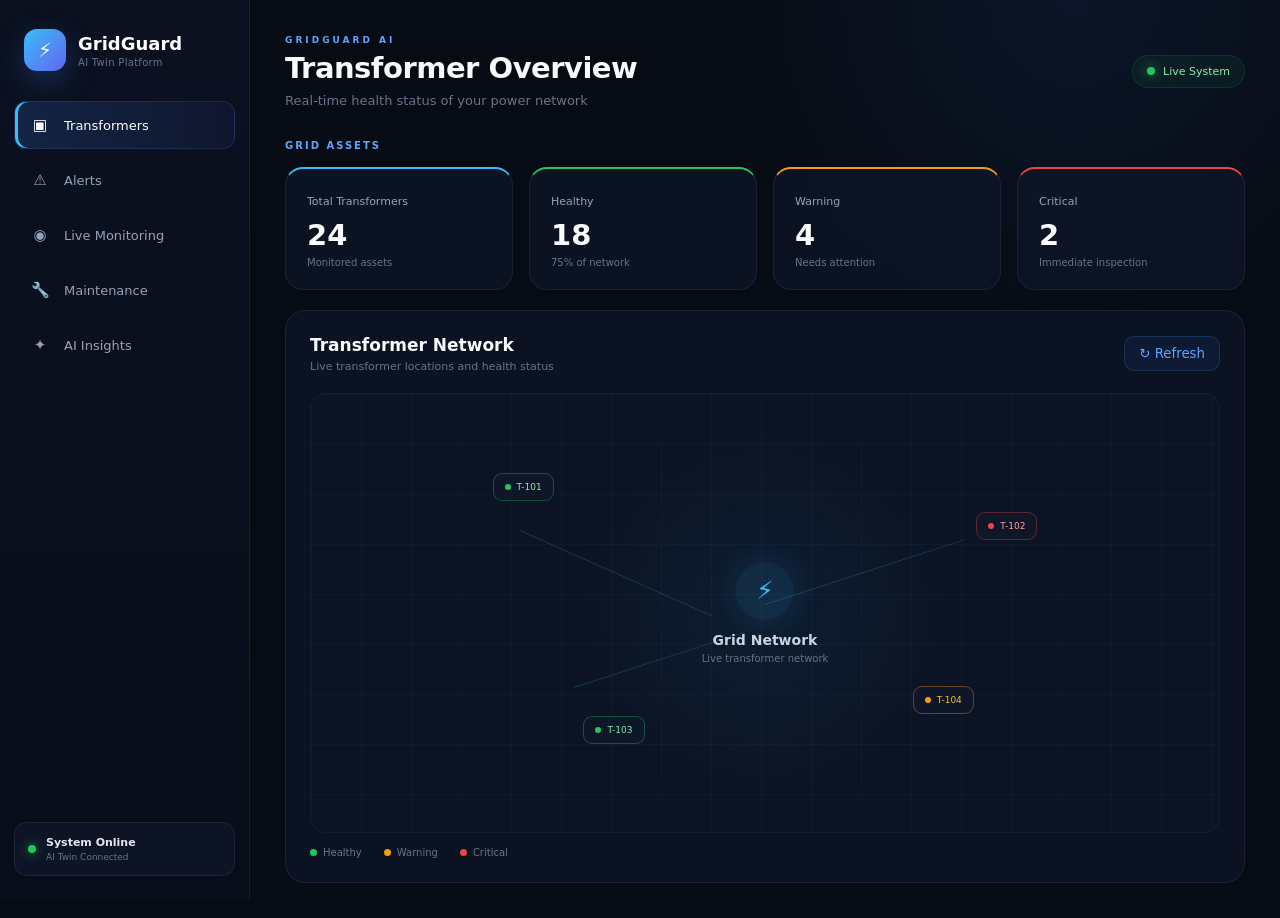
==== commit 6e22763a: "fix dashboard javaScript loading" ====
--- a/index.html
+++ b/index.html
@@ -757,7 +757,7 @@
 
 <!-- JAVASCRIPT -->
 
-<script src="./script.js"></script>
+<script src="/script.js"></script>
 
 </body>
 </html>
--- a/style.css
+++ b/style.css
@@ -1,3 +1,8 @@
+/* =========================================================
+   GRIDGUARD AI
+   PREMIUM DARK ENERGY DASHBOARD
+========================================================= */
+
 * {
     margin: 0;
     padding: 0;
@@ -10,17 +15,24 @@
     --bg: #070b14;
     --sidebar: #0b1120;
     --card: #0f172a;
+    --card-light: #111c31;
 
     --border: rgba(148,163,184,0.10);
 
     --text: #f8fafc;
     --muted: #64748b;
+    --muted-light: #94a3b8;
 
     --blue: #38bdf8;
     --green: #22c55e;
     --orange: #f59e0b;
     --red: #ef4444;
     --purple: #8b5cf6;
+}
+
+
+html {
+    scroll-behavior: smooth;
 }
 
 
@@ -39,21 +51,23 @@
     color: var(--text);
 
     min-height: 100vh;
-}
-
-
-/* ======================================
+
+    overflow-x: hidden;
+}
+
+
+/* =========================================================
    APP
-====================================== */
+========================================================= */
 
 .app {
     min-height: 100vh;
 }
 
 
-/* ======================================
+/* =========================================================
    SIDEBAR
-====================================== */
+========================================================= */
 
 .sidebar {
 
@@ -68,8 +82,8 @@
     background:
         linear-gradient(
             180deg,
-            #0b1120,
-            #080d19
+            #0b1120 0%,
+            #080d19 100%
         );
 
     border-right:
@@ -84,6 +98,8 @@
 }
 
 
+/* BRAND */
+
 .brand {
 
     display: flex;
@@ -101,6 +117,8 @@
 
     width: 42px;
     height: 42px;
+
+    flex-shrink: 0;
 
     border-radius: 13px;
 
@@ -146,9 +164,9 @@
 }
 
 
-/* ======================================
+/* =========================================================
    NAVIGATION
-====================================== */
+========================================================= */
 
 .navigation {
 
@@ -156,7 +174,7 @@
 
     flex-direction: column;
 
-    gap: 6px;
+    gap: 7px;
 }
 
 
@@ -164,15 +182,17 @@
 
     width: 100%;
 
-    border: 0;
-
-    outline: 0;
+    min-height: 48px;
+
+    border: 1px solid transparent;
+
+    outline: none;
 
     background: transparent;
 
     color: #94a3b8;
 
-    padding: 13px 14px;
+    padding: 12px 14px;
 
     border-radius: 12px;
 
@@ -181,6 +201,8 @@
     align-items: center;
 
     gap: 13px;
+
+    font-family: inherit;
 
     font-size: 13px;
 
@@ -191,7 +213,8 @@
     transition:
         background .2s ease,
         color .2s ease,
-        transform .2s ease;
+        transform .2s ease,
+        border .2s ease;
 }
 
 
@@ -204,6 +227,15 @@
 
     transform:
         translateX(2px);
+}
+
+
+.nav-item:focus-visible {
+
+    outline:
+        2px solid var(--blue);
+
+    outline-offset: 2px;
 }
 
 
@@ -231,15 +263,17 @@
 
     width: 22px;
 
+    flex-shrink: 0;
+
     text-align: center;
 
     font-size: 15px;
 }
 
 
-/* ======================================
+/* =========================================================
    SIDEBAR FOOTER
-====================================== */
+========================================================= */
 
 .sidebar-footer {
 
@@ -293,6 +327,8 @@
 
     width: 8px;
     height: 8px;
+
+    flex-shrink: 0;
 
     display: inline-block;
 
@@ -306,9 +342,9 @@
 }
 
 
-/* ======================================
+/* =========================================================
    MAIN
-====================================== */
+========================================================= */
 
 .main {
 
@@ -330,9 +366,9 @@
 }
 
 
-/* ======================================
+/* =========================================================
    TOPBAR
-====================================== */
+========================================================= */
 
 .topbar {
 
@@ -342,14 +378,32 @@
 
     align-items: center;
 
+    gap: 20px;
+
     margin-bottom: 32px;
 }
 
 
+.eyebrow {
+
+    color: #60a5fa;
+
+    font-size: 9px;
+
+    font-weight: 700;
+
+    letter-spacing: 3px;
+
+    margin-bottom: 6px;
+}
+
+
 .topbar h1 {
 
     font-size: 29px;
 
+    line-height: 1.2;
+
     letter-spacing: -.5px;
 }
 
@@ -375,6 +429,8 @@
     padding: 9px 14px;
 
     border-radius: 20px;
+
+    white-space: nowrap;
 
     background:
         rgba(34,197,94,.06);
@@ -389,9 +445,9 @@
 }
 
 
-/* ======================================
-   PAGE NAVIGATION
-====================================== */
+/* =========================================================
+   PAGE SYSTEM
+========================================================= */
 
 .page {
 
@@ -442,9 +498,9 @@
 }
 
 
-/* ======================================
-   STAT CARDS
-====================================== */
+/* =========================================================
+   STATS
+========================================================= */
 
 .stats {
 
@@ -472,7 +528,8 @@
         1px solid var(--border);
 
     transition:
-        transform .2s ease;
+        transform .2s ease,
+        border-color .2s ease;
 }
 
 
@@ -480,6 +537,9 @@
 
     transform:
         translateY(-3px);
+
+    border-color:
+        rgba(96,165,250,.18);
 }
 
 
@@ -530,9 +590,9 @@
 }
 
 
-/* ======================================
+/* =========================================================
    PANELS
-====================================== */
+========================================================= */
 
 .panel {
 
@@ -559,6 +619,8 @@
 
     justify-content: space-between;
 
+    gap: 15px;
+
     margin-bottom: 20px;
 }
 
@@ -581,7 +643,8 @@
 
 .action-button {
 
-    border: 1px solid
+    border:
+        1px solid
         rgba(96,165,250,.15);
 
     background:
@@ -593,7 +656,22 @@
 
     border-radius: 10px;
 
+    font-family: inherit;
+
     cursor: pointer;
+
+    transition:
+        .2s ease;
+}
+
+
+.action-button:hover {
+
+    background:
+        rgba(59,130,246,.16);
+
+    transform:
+        translateY(-1px);
 }
 
 
@@ -609,12 +687,23 @@
     color: #60a5fa;
 
     font-size: 10px;
-}
-
-
-/* ======================================
+
+    white-space: nowrap;
+}
+
+
+.danger-badge {
+
+    color: #fca5a5;
+
+    background:
+        rgba(239,68,68,.08);
+}
+
+
+/* =========================================================
    MAP
-====================================== */
+========================================================= */
 
 .map {
 
@@ -630,7 +719,14 @@
         1px solid
         rgba(96,165,250,.08);
 
-    background: #0b1324;
+    background:
+        radial-gradient(
+            circle at center,
+            rgba(56,189,248,.06),
+            transparent 40%
+        ),
+
+        #0b1324;
 }
 
 
@@ -671,6 +767,8 @@
     text-align: center;
 
     color: #64748b;
+
+    z-index: 5;
 }
 
 
@@ -699,6 +797,21 @@
     box-shadow:
         0 0 35px
         rgba(56,189,248,.15);
+
+    animation:
+        pulse 2s infinite;
+}
+
+
+@keyframes pulse {
+
+    0%,100% {
+        transform: scale(1);
+    }
+
+    50% {
+        transform: scale(1.08);
+    }
 }
 
 
@@ -718,28 +831,157 @@
 }
 
 
+/* CONNECTION LINES */
+
+.connection-line {
+
+    position: absolute;
+
+    height: 1px;
+
+    background:
+        rgba(56,189,248,.2);
+
+    transform-origin: left center;
+
+    z-index: 1;
+}
+
+
+.line-a {
+
+    width: 210px;
+
+    left: 23%;
+
+    top: 31%;
+
+    transform:
+        rotate(24deg);
+}
+
+
+.line-b {
+
+    width: 210px;
+
+    left: 50%;
+
+    top: 48%;
+
+    transform:
+        rotate(-18deg);
+}
+
+
+.line-c {
+
+    width: 180px;
+
+    left: 29%;
+
+    top: 67%;
+
+    transform:
+        rotate(-18deg);
+}
+
+
+/* TRANSFORMER MARKERS */
+
 .transformer-marker {
 
     position: absolute;
 
-    padding: 7px 10px;
-
-    border-radius: 8px;
-
-    background:
-        rgba(15,23,42,.9);
+    padding: 8px 11px;
+
+    border-radius: 9px;
+
+    display: flex;
+
+    align-items: center;
+
+    gap: 6px;
+
+    font-family: inherit;
+
+    font-size: 9px;
+
+    cursor: pointer;
+
+    z-index: 10;
+
+    transition:
+        transform .2s ease,
+        box-shadow .2s ease;
+}
+
+
+.transformer-marker:hover {
+
+    transform:
+        scale(1.08);
+}
+
+
+.healthy-marker {
+
+    background:
+        rgba(15,23,42,.95);
 
     border:
         1px solid
-        rgba(56,189,248,.25);
-
-    color: #7dd3fc;
-
-    font-size: 9px;
-
-    box-shadow:
-        0 5px 20px
-        rgba(0,0,0,.3);
+        rgba(34,197,94,.35);
+
+    color: #86efac;
+}
+
+
+.warning-marker {
+
+    background:
+        rgba(15,23,42,.95);
+
+    border:
+        1px solid
+        rgba(245,158,11,.35);
+
+    color: #fbbf24;
+}
+
+
+.critical-marker {
+
+    background:
+        rgba(15,23,42,.95);
+
+    border:
+        1px solid
+        rgba(239,68,68,.35);
+
+    color: #fca5a5;
+}
+
+
+.marker-dot {
+
+    width: 6px;
+    height: 6px;
+
+    border-radius: 50%;
+}
+
+
+.healthy-marker .marker-dot {
+    background: var(--green);
+}
+
+.warning-marker .marker-dot {
+    background: var(--orange);
+}
+
+.critical-marker .marker-dot {
+    background: var(--red);
 }
 
 
@@ -748,25 +990,80 @@
     left: 20%;
 }
 
+
 .marker-2 {
     top: 27%;
     right: 20%;
 }
 
+
 .marker-3 {
     bottom: 20%;
     left: 30%;
 }
 
+
 .marker-4 {
     bottom: 27%;
     right: 27%;
 }
 
 
-/* ======================================
+/* MAP LEGEND */
+
+.map-legend {
+
+    display: flex;
+
+    align-items: center;
+
+    gap: 22px;
+
+    margin-top: 14px;
+
+    color: #64748b;
+
+    font-size: 10px;
+}
+
+
+.map-legend span {
+
+    display: flex;
+
+    align-items: center;
+
+    gap: 6px;
+}
+
+
+.legend-dot {
+
+    width: 7px;
+    height: 7px;
+
+    border-radius: 50%;
+
+    display: inline-block;
+}
+
+
+.legend-dot.healthy {
+    background: var(--green);
+}
+
+.legend-dot.warning {
+    background: var(--orange);
+}
+
+.legend-dot.critical {
+    background: var(--red);
+}
+
+
+/* =========================================================
    ALERTS
-====================================== */
+========================================================= */
 
 .alert-list {
 
@@ -795,6 +1092,16 @@
 
     border:
         1px solid var(--border);
+
+    transition:
+        transform .2s ease;
+}
+
+
+.alert:hover {
+
+    transform:
+        translateX(3px);
 }
 
 
@@ -803,6 +1110,8 @@
     width: 34px;
     height: 34px;
 
+    flex-shrink: 0;
+
     border-radius: 10px;
 
     display: flex;
@@ -871,37 +1180,94 @@
 }
 
 
-/* ======================================
-   MONITORING
-====================================== */
-
-.monitor-grid {
+.alert-summary {
 
     display: grid;
 
     grid-template-columns:
         repeat(3,1fr);
 
-    gap: 16px;
-
-    margin-bottom: 20px;
-}
-
-
-.sensor-card {
-
-    padding: 22px;
-
-    border-radius: 18px;
-
-    background:
-        rgba(15,23,42,.72);
+    gap: 14px;
+
+    margin-top: 20px;
+}
+
+
+.alert-summary div {
+
+    padding: 18px;
+
+    border-radius: 16px;
+
+    background:
+        rgba(15,23,42,.7);
 
     border:
         1px solid var(--border);
 }
 
 
+.alert-summary span {
+
+    display: block;
+
+    color: #64748b;
+
+    font-size: 10px;
+}
+
+
+.alert-summary strong {
+
+    display: block;
+
+    margin-top: 7px;
+
+    font-size: 24px;
+}
+
+
+/* =========================================================
+   MONITORING
+========================================================= */
+
+.monitor-grid {
+
+    display: grid;
+
+    grid-template-columns:
+        repeat(3,1fr);
+
+    gap: 16px;
+
+    margin-bottom: 20px;
+}
+
+
+.sensor-card {
+
+    padding: 22px;
+
+    border-radius: 18px;
+
+    background:
+        rgba(15,23,42,.72);
+
+    border:
+        1px solid var(--border);
+
+    transition:
+        transform .2s ease;
+}
+
+
+.sensor-card:hover {
+
+    transform:
+        translateY(-3px);
+}
+
+
 .sensor-card span {
 
     color: #64748b;
@@ -922,48 +1288,96 @@
 
 .sensor-card small {
 
+    font-size: 10px;
+}
+
+
+.normal-text {
+
     color: #4ade80;
+}
+
+
+.live-badge {
+
+    color: #4ade80;
 
     font-size: 10px;
 }
 
 
-.live-badge {
-
-    color: #4ade80;
+.chart {
+
+    position: relative;
+
+    height: 230px;
+
+    overflow: hidden;
+
+    border-radius: 14px;
+
+    background:
+
+        linear-gradient(
+            rgba(56,189,248,.025) 1px,
+            transparent 1px
+        ),
+
+        linear-gradient(
+            90deg,
+            rgba(56,189,248,.025) 1px,
+            transparent 1px
+        );
+
+    background-size:
+        40px 40px;
+}
+
+
+.chart-line {
+
+    position: absolute;
+
+    left: 5%;
+    right: 5%;
+
+    top: 55%;
+
+    height: 2px;
+
+    background:
+        #38bdf8;
+
+    transform:
+        skewY(-8deg);
+
+    box-shadow:
+        0 0 15px
+        rgba(56,189,248,.6);
+}
+
+
+.chart-text {
+
+    position: absolute;
+
+    left: 50%;
+    top: 50%;
+
+    transform:
+        translate(-50%,-50%);
+
+    color: #334155;
 
     font-size: 10px;
-}
-
-
-.chart-placeholder {
-
-    height: 230px;
-
-    border-radius: 14px;
-
-    display: flex;
-
-    align-items: center;
-    justify-content: center;
-
-    text-align: center;
-
-    color: #475569;
-
-    background:
-        repeating-linear-gradient(
-            0deg,
-            transparent,
-            transparent 39px,
-            rgba(96,165,250,.04) 40px
-        );
-}
-
-
-/* ======================================
+
+    letter-spacing: 2px;
+}
+
+
+/* =========================================================
    MAINTENANCE
-====================================== */
+========================================================= */
 
 .maintenance-list {
 
@@ -989,11 +1403,19 @@
 }
 
 
+.maintenance:last-child {
+
+    border-bottom: none;
+}
+
+
 .maintenance-icon {
 
     width: 38px;
     height: 38px;
 
+    flex-shrink: 0;
+
     display: flex;
 
     align-items: center;
@@ -1006,7 +1428,7 @@
 }
 
 
-.maintenance div:nth-child(2) {
+.maintenance-info {
 
     flex: 1;
 }
@@ -1036,9 +1458,9 @@
 }
 
 
-/* ======================================
+/* =========================================================
    AI INSIGHTS
-====================================== */
+========================================================= */
 
 .ai-panel {
 
@@ -1122,7 +1544,7 @@
 }
 
 
-.health-score span {
+.health-score > span {
 
     display: block;
 
@@ -1132,6 +1554,16 @@
 }
 
 
+.score-row {
+
+    display: flex;
+
+    align-items: baseline;
+
+    gap: 5px;
+}
+
+
 .health-score strong {
 
     font-size: 50px;
@@ -1143,6 +1575,38 @@
 .health-score small {
 
     color: #64748b;
+}
+
+
+.score-bar {
+
+    height: 7px;
+
+    margin-top: 12px;
+
+    overflow: hidden;
+
+    border-radius: 10px;
+
+    background:
+        rgba(148,163,184,.08);
+}
+
+
+.score-progress {
+
+    width: 86.4%;
+
+    height: 100%;
+
+    border-radius: inherit;
+
+    background:
+        linear-gradient(
+            90deg,
+            #22c55e,
+            #38bdf8
+        );
 }
 
 
@@ -1194,11 +1658,65 @@
 }
 
 
-/* ======================================
+.ai-cards {
+
+    display: grid;
+
+    grid-template-columns:
+        repeat(3,1fr);
+
+    gap: 14px;
+
+    margin-top: 16px;
+}
+
+
+.ai-cards div {
+
+    padding: 17px;
+
+    border-radius: 14px;
+
+    background:
+        rgba(2,6,23,.35);
+
+    border:
+        1px solid
+        var(--border);
+}
+
+
+.ai-cards span {
+
+    display: block;
+
+    color: #64748b;
+
+    font-size: 10px;
+}
+
+
+.ai-cards strong {
+
+    display: block;
+
+    margin-top: 7px;
+
+    font-size: 19px;
+}
+
+
+.risk-high {
+
+    color: #f87171;
+}
+
+
+/* =========================================================
    RESPONSIVE
-====================================== */
-
-@media(max-width:1000px) {
+========================================================= */
+
+@media(max-width:1100px) {
 
     .stats {
 
@@ -1211,6 +1729,7 @@
         grid-template-columns:
             repeat(2,1fr);
     }
+
 }
 
 
@@ -1223,17 +1742,37 @@
         padding: 20px 8px;
     }
 
-    .brand div:not(.brand-logo),
-    .nav-item span:last-child,
-    .connection div {
+
+    .brand {
+
+        justify-content: center;
+
+        padding-left: 0;
+        padding-right: 0;
+    }
+
+
+    .brand-text,
+    .connection div,
+    .nav-item span:last-child {
 
         display: none;
     }
 
+
     .nav-item {
 
         justify-content: center;
-    }
+
+        padding: 12px;
+    }
+
+
+    .nav-icon {
+
+        width: auto;
+    }
+
 
     .main {
 
@@ -1242,9 +1781,61 @@
         padding: 20px;
     }
 
+
+    .topbar {
+
+        align-items: flex-start;
+
+        flex-direction: column;
+    }
+
+
+    .topbar h1 {
+
+        font-size: 23px;
+    }
+
+
     .stats,
-    .monitor-grid {
+    .monitor-grid,
+    .alert-summary,
+    .ai-cards {
 
         grid-template-columns: 1fr;
     }
-}
+
+
+    .panel {
+
+        padding: 17px;
+    }
+
+
+    .map {
+
+        height: 350px;
+    }
+
+
+    .panel-header {
+
+        align-items: flex-start;
+
+        flex-direction: column;
+    }
+
+
+    .maintenance {
+
+        align-items: flex-start;
+
+        flex-wrap: wrap;
+    }
+
+
+    .maintenance > span {
+
+        margin-left: 52px;
+    }
+
+}
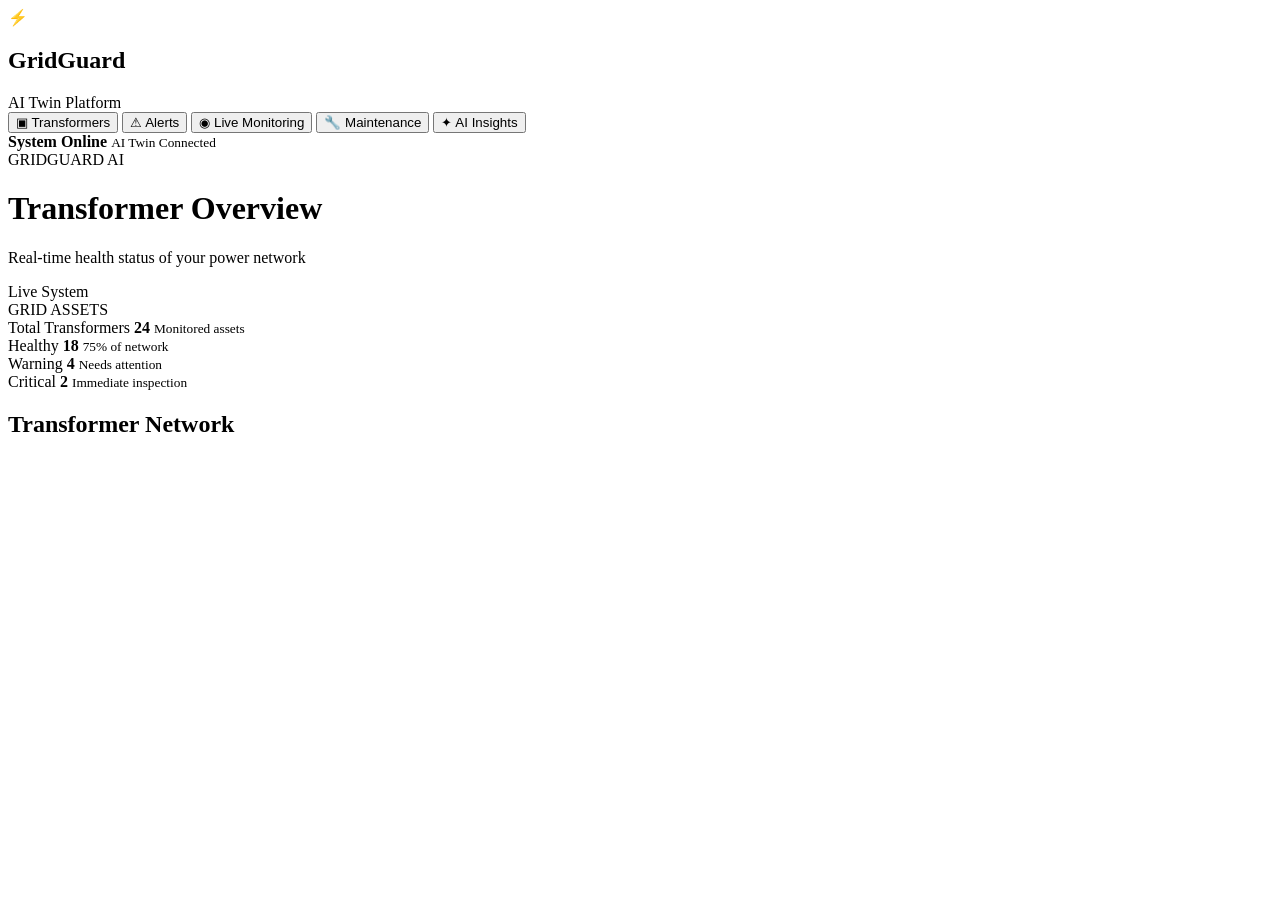
==== commit 45803da7: "Update stylesheet link and button attributes" ====
--- a/index.html
+++ b/index.html
@@ -6,7 +6,8 @@
 
     <title>GridGuard AI | Transformer Intelligence</title>
 
-    <link rel="stylesheet" href="./style.css">
+    <!-- Flask static CSS -->
+    <link rel="stylesheet" href="{{ url_for('static', filename='style.css') }}">
 </head>
 
 <body>
@@ -18,58 +19,52 @@
     <aside class="sidebar">
 
         <div class="brand">
-
             <div class="brand-logo">⚡</div>
 
             <div class="brand-text">
                 <h2>GridGuard</h2>
                 <span>AI Twin Platform</span>
             </div>
-
         </div>
-
 
         <nav class="navigation" aria-label="Dashboard navigation">
 
-            <button class="nav-item active" data-target="transformers">
+            <button class="nav-item active" data-target="transformers" type="button">
                 <span class="nav-icon">▣</span>
                 <span>Transformers</span>
             </button>
 
-            <button class="nav-item" data-target="alerts">
+            <button class="nav-item" data-target="alerts" type="button">
                 <span class="nav-icon">⚠</span>
                 <span>Alerts</span>
             </button>
 
-            <button class="nav-item" data-target="monitoring">
+            <button class="nav-item" data-target="monitoring" type="button">
                 <span class="nav-icon">◉</span>
                 <span>Live Monitoring</span>
             </button>
 
-            <button class="nav-item" data-target="maintenance">
+            <button class="nav-item" data-target="maintenance" type="button">
                 <span class="nav-icon">🔧</span>
                 <span>Maintenance</span>
             </button>
 
-            <button class="nav-item" data-target="insights">
+            <button class="nav-item" data-target="insights" type="button">
                 <span class="nav-icon">✦</span>
                 <span>AI Insights</span>
             </button>
 
         </nav>
 
-
         <div class="sidebar-footer">
 
             <div class="connection">
-
                 <span class="online-dot"></span>
 
                 <div>
                     <strong>System Online</strong>
                     <small>AI Twin Connected</small>
                 </div>
-
             </div>
 
         </div>
@@ -86,7 +81,6 @@
         <header class="topbar">
 
             <div>
-
                 <div class="eyebrow">GRIDGUARD AI</div>
 
                 <h1 id="pageTitle">
@@ -96,15 +90,11 @@
                 <p id="pageSubtitle">
                     Real-time health status of your power network
                 </p>
-
             </div>
 
             <div class="top-status">
-
                 <span class="online-dot"></span>
-
                 <span>Live System</span>
-
             </div>
 
         </header>
@@ -119,7 +109,6 @@
             <div class="section-label">
                 GRID ASSETS
             </div>
-
 
             <div class="stats">
 
@@ -155,609 +144,4 @@
                 <div class="panel-header">
 
                     <div>
-                        <h2>Transformer Network</h2>
-
-                        <p>
-                            Live transformer locations and health status
-                        </p>
-                    </div>
-
-                    <button
-                        class="action-button"
-                        id="refreshButton"
-                        type="button">
-
-                        ↻ Refresh
-
-                    </button>
-
-                </div>
-
-
-                <div class="map">
-
-                    <div class="map-grid"></div>
-
-                    <!-- Connection lines -->
-
-                    <div class="connection-line line-a"></div>
-                    <div class="connection-line line-b"></div>
-                    <div class="connection-line line-c"></div>
-
-                    <!-- Center -->
-
-                    <div class="map-center">
-
-                        <div class="map-pulse">
-                            ⚡
-                        </div>
-
-                        <h3>Grid Network</h3>
-
-                        <p>
-                            Live transformer network
-                        </p>
-
-                    </div>
-
-
-                    <!-- Transformers -->
-
-                    <button
-                        class="transformer-marker healthy-marker marker-1"
-                        data-transformer="T-101">
-
-                        <span class="marker-dot"></span>
-                        T-101
-
-                    </button>
-
-
-                    <button
-                        class="transformer-marker critical-marker marker-2"
-                        data-transformer="T-102">
-
-                        <span class="marker-dot"></span>
-                        T-102
-
-                    </button>
-
-
-                    <button
-                        class="transformer-marker healthy-marker marker-3"
-                        data-transformer="T-103">
-
-                        <span class="marker-dot"></span>
-                        T-103
-
-                    </button>
-
-
-                    <button
-                        class="transformer-marker warning-marker marker-4"
-                        data-transformer="T-104">
-
-                        <span class="marker-dot"></span>
-                        T-104
-
-                    </button>
-
-                </div>
-
-
-                <div class="map-legend">
-
-                    <span>
-                        <i class="legend-dot healthy"></i>
-                        Healthy
-                    </span>
-
-                    <span>
-                        <i class="legend-dot warning"></i>
-                        Warning
-                    </span>
-
-                    <span>
-                        <i class="legend-dot critical"></i>
-                        Critical
-                    </span>
-
-                </div>
-
-            </div>
-
-        </section>
-
-
-        <!-- =================================================
-             ALERTS
-        ================================================== -->
-
-        <section id="alerts" class="page">
-
-            <div class="section-label">
-                ALERT CENTER
-            </div>
-
-
-            <div class="panel">
-
-                <div class="panel-header">
-
-                    <div>
-                        <h2>Active Alerts</h2>
-
-                        <p>
-                            Abnormal conditions detected by GridGuard AI
-                        </p>
-                    </div>
-
-                    <span class="badge danger-badge">
-                        2 Active
-                    </span>
-
-                </div>
-
-
-                <div class="alert-list">
-
-
-                    <div class="alert critical">
-
-                        <div class="alert-icon">!</div>
-
-                        <div class="alert-content">
-
-                            <strong>
-                                Transformer T-102
-                            </strong>
-
-                            <p>
-                                Critical temperature and load detected.
-                            </p>
-
-                        </div>
-
-                        <span>
-                            2 min ago
-                        </span>
-
-                    </div>
-
-
-                    <div class="alert warning">
-
-                        <div class="alert-icon">!</div>
-
-                        <div class="alert-content">
-
-                            <strong>
-                                Transformer T-104
-                            </strong>
-
-                            <p>
-                                Abnormal vibration detected.
-                            </p>
-
-                        </div>
-
-                        <span>
-                            8 min ago
-                        </span>
-
-                    </div>
-
-
-                    <div class="alert normal">
-
-                        <div class="alert-icon">✓</div>
-
-                        <div class="alert-content">
-
-                            <strong>
-                                Transformer T-101
-                            </strong>
-
-                            <p>
-                                Operating within normal parameters.
-                            </p>
-
-                        </div>
-
-                        <span>
-                            12 min ago
-                        </span>
-
-                    </div>
-
-                </div>
-
-            </div>
-
-
-            <div class="alert-summary">
-
-                <div>
-                    <span>Critical</span>
-                    <strong>1</strong>
-                </div>
-
-                <div>
-                    <span>Warning</span>
-                    <strong>1</strong>
-                </div>
-
-                <div>
-                    <span>Resolved</span>
-                    <strong>12</strong>
-                </div>
-
-            </div>
-
-        </section>
-
-
-        <!-- =================================================
-             LIVE MONITORING
-        ================================================== -->
-
-        <section id="monitoring" class="page">
-
-            <div class="section-label">
-                REAL-TIME TELEMETRY
-            </div>
-
-
-            <div class="monitor-grid">
-
-                <div class="sensor-card">
-
-                    <span>Temperature</span>
-
-                    <strong id="temperature">
-                        72°C
-                    </strong>
-
-                    <small class="normal-text">
-                        ● Normal
-                    </small>
-
-                </div>
-
-
-                <div class="sensor-card">
-
-                    <span>Voltage</span>
-
-                    <strong id="voltage">
-                        11.2 kV
-                    </strong>
-
-                    <small class="normal-text">
-                        ● Stable
-                    </small>
-
-                </div>
-
-
-                <div class="sensor-card">
-
-                    <span>Current</span>
-
-                    <strong id="current">
-                        34 A
-                    </strong>
-
-                    <small class="normal-text">
-                        ● Normal load
-                    </small>
-
-                </div>
-
-
-                <div class="sensor-card">
-
-                    <span>Load</span>
-
-                    <strong id="load">
-                        62%
-                    </strong>
-
-                    <small class="normal-text">
-                        ● Safe
-                    </small>
-
-                </div>
-
-
-                <div class="sensor-card">
-
-                    <span>Vibration</span>
-
-                    <strong id="vibration">
-                        2.4
-                    </strong>
-
-                    <small class="normal-text">
-                        ● Normal
-                    </small>
-
-                </div>
-
-
-                <div class="sensor-card">
-
-                    <span>Oil Temperature</span>
-
-                    <strong id="oilTemperature">
-                        68°C
-                    </strong>
-
-                    <small class="normal-text">
-                        ● Normal
-                    </small>
-
-                </div>
-
-            </div>
-
-
-            <div class="panel monitoring-panel">
-
-                <div class="panel-header">
-
-                    <div>
-                        <h2>Live Sensor Stream</h2>
-
-                        <p>
-                            Real-time transformer telemetry
-                        </p>
-                    </div>
-
-                    <span class="live-badge">
-                        ● LIVE
-                    </span>
-
-                </div>
-
-
-                <div class="chart">
-
-                    <div class="chart-line"></div>
-
-                    <div class="chart-text">
-                        LIVE TELEMETRY
-                    </div>
-
-                </div>
-
-            </div>
-
-        </section>
-
-
-        <!-- =================================================
-             MAINTENANCE
-        ================================================== -->
-
-        <section id="maintenance" class="page">
-
-            <div class="section-label">
-                ASSET MANAGEMENT
-            </div>
-
-
-            <div class="panel">
-
-                <div class="panel-header">
-
-                    <div>
-                        <h2>Maintenance Schedule</h2>
-
-                        <p>
-                            Upcoming transformer maintenance
-                        </p>
-                    </div>
-
-                    <span class="badge">
-                        3 Scheduled
-                    </span>
-
-                </div>
-
-
-                <div class="maintenance-list">
-
-
-                    <div class="maintenance">
-
-                        <div class="maintenance-icon">
-                            🔧
-                        </div>
-
-                        <div class="maintenance-info">
-
-                            <strong>
-                                Transformer T-101
-                            </strong>
-
-                            <p>
-                                Routine inspection
-                            </p>
-
-                        </div>
-
-                        <span>
-                            18 Aug 2026
-                        </span>
-
-                    </div>
-
-
-                    <div class="maintenance">
-
-                        <div class="maintenance-icon">
-                            🛠
-                        </div>
-
-                        <div class="maintenance-info">
-
-                            <strong>
-                                Transformer T-106
-                            </strong>
-
-                            <p>
-                                Oil quality inspection
-                            </p>
-
-                        </div>
-
-                        <span>
-                            22 Aug 2026
-                        </span>
-
-                    </div>
-
-
-                    <div class="maintenance">
-
-                        <div class="maintenance-icon">
-                            🔧
-                        </div>
-
-                        <div class="maintenance-info">
-
-                            <strong>
-                                Transformer T-112
-                            </strong>
-
-                            <p>
-                                Thermal inspection
-                            </p>
-
-                        </div>
-
-                        <span>
-                            27 Aug 2026
-                        </span>
-
-                    </div>
-
-                </div>
-
-            </div>
-
-        </section>
-
-
-        <!-- =================================================
-             AI INSIGHTS
-        ================================================== -->
-
-        <section id="insights" class="page">
-
-            <div class="section-label">
-                ARTIFICIAL INTELLIGENCE
-            </div>
-
-
-            <div class="ai-panel">
-
-                <div class="ai-header">
-
-                    <div class="ai-logo">
-                        ✦
-                    </div>
-
-                    <div>
-                        <h2>
-                            GridGuard AI Twin
-                        </h2>
-
-                        <p>
-                            Intelligent transformer health prediction
-                        </p>
-                    </div>
-
-                </div>
-
-
-                <div class="health-score">
-
-                    <span>
-                        Network Health Score
-                    </span>
-
-                    <div class="score-row">
-
-                        <strong>
-                            86.4
-                        </strong>
-
-                        <small>
-                            / 100
-                        </small>
-
-                    </div>
-
-                    <div class="score-bar">
-                        <div class="score-progress"></div>
-                    </div>
-
-                </div>
-
-
-                <div class="ai-recommendation">
-
-                    <span>
-                        AI RECOMMENDATION
-                    </span>
-
-                    <h3>
-                        Transformer T-102 requires inspection
-                    </h3>
-
-                    <p>
-                        Elevated temperature and load conditions
-                        indicate increased operational risk.
-                        GridGuard recommends inspection and
-                        continued monitoring.
-                    </p>
-
-                </div>
-
-
-                <div class="ai-cards">
-
-                    <div>
-                        <span>AI Confidence</span>
-                        <strong>94%</strong>
-                    </div>
-
-                    <div>
-                        <span>Risk Level</span>
-                        <strong class="risk-high">HIGH</strong>
-                    </div>
-
-                    <div>
-                        <span>Prediction</span>
-                        <strong>24h</strong>
-                    </div>
-
-                </div>
-
-            </div>
-
-        </section>
-
-    </main>
-
-</div>
-
-
-<!-- JAVASCRIPT -->
-
-<script src="/script.js"></script>
-
-</body>
-</html>
+                        <h2>Transformer Network</
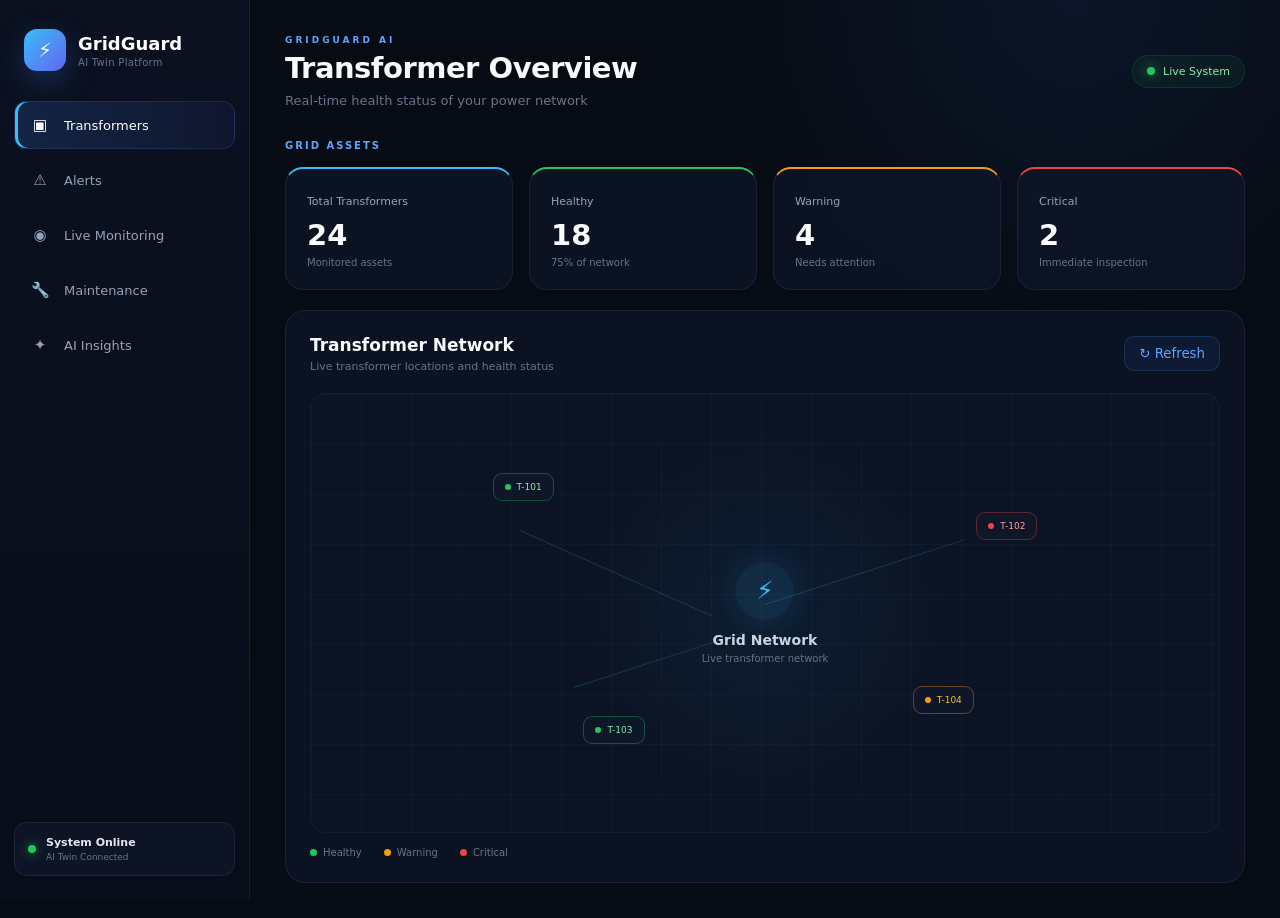
==== commit 04c23a75: "Refactor HTML structure and update stylesheets" ====
--- a/index.html
+++ b/index.html
@@ -6,8 +6,8 @@
 
     <title>GridGuard AI | Transformer Intelligence</title>
 
-    <!-- Flask static CSS -->
-    <link rel="stylesheet" href="{{ url_for('static', filename='style.css') }}">
+    <!-- CSS -->
+    <link rel="stylesheet" href="/style.css">
 </head>
 
 <body>
@@ -19,52 +19,87 @@
     <aside class="sidebar">
 
         <div class="brand">
+
             <div class="brand-logo">⚡</div>
 
             <div class="brand-text">
                 <h2>GridGuard</h2>
                 <span>AI Twin Platform</span>
             </div>
+
         </div>
 
+
         <nav class="navigation" aria-label="Dashboard navigation">
 
-            <button class="nav-item active" data-target="transformers" type="button">
+            <button
+                class="nav-item active"
+                data-target="transformers"
+                type="button">
+
                 <span class="nav-icon">▣</span>
                 <span>Transformers</span>
+
             </button>
 
-            <button class="nav-item" data-target="alerts" type="button">
+
+            <button
+                class="nav-item"
+                data-target="alerts"
+                type="button">
+
                 <span class="nav-icon">⚠</span>
                 <span>Alerts</span>
+
             </button>
 
-            <button class="nav-item" data-target="monitoring" type="button">
+
+            <button
+                class="nav-item"
+                data-target="monitoring"
+                type="button">
+
                 <span class="nav-icon">◉</span>
                 <span>Live Monitoring</span>
+
             </button>
 
-            <button class="nav-item" data-target="maintenance" type="button">
+
+            <button
+                class="nav-item"
+                data-target="maintenance"
+                type="button">
+
                 <span class="nav-icon">🔧</span>
                 <span>Maintenance</span>
+
             </button>
 
-            <button class="nav-item" data-target="insights" type="button">
+
+            <button
+                class="nav-item"
+                data-target="insights"
+                type="button">
+
                 <span class="nav-icon">✦</span>
                 <span>AI Insights</span>
+
             </button>
 
         </nav>
 
+
         <div class="sidebar-footer">
 
             <div class="connection">
+
                 <span class="online-dot"></span>
 
                 <div>
                     <strong>System Online</strong>
                     <small>AI Twin Connected</small>
                 </div>
+
             </div>
 
         </div>
@@ -81,7 +116,10 @@
         <header class="topbar">
 
             <div>
-                <div class="eyebrow">GRIDGUARD AI</div>
+
+                <div class="eyebrow">
+                    GRIDGUARD AI
+                </div>
 
                 <h1 id="pageTitle">
                     Transformer Overview
@@ -90,11 +128,16 @@
                 <p id="pageSubtitle">
                     Real-time health status of your power network
                 </p>
-            </div>
+
+            </div>
+
 
             <div class="top-status">
+
                 <span class="online-dot"></span>
+
                 <span>Live System</span>
+
             </div>
 
         </header>
@@ -104,36 +147,74 @@
              TRANSFORMERS
         ================================================== -->
 
-        <section id="transformers" class="page active-page">
+        <section
+            id="transformers"
+            class="page active-page">
 
             <div class="section-label">
                 GRID ASSETS
             </div>
 
+
             <div class="stats">
 
                 <div class="stat-card blue">
+
                     <span>Total Transformers</span>
-                    <strong id="totalTransformers">24</strong>
-                    <small>Monitored assets</small>
-                </div>
+
+                    <strong id="totalTransformers">
+                        24
+                    </strong>
+
+                    <small>
+                        Monitored assets
+                    </small>
+
+                </div>
+
 
                 <div class="stat-card green">
+
                     <span>Healthy</span>
-                    <strong id="healthyTransformers">18</strong>
-                    <small>75% of network</small>
-                </div>
+
+                    <strong id="healthyTransformers">
+                        18
+                    </strong>
+
+                    <small>
+                        75% of network
+                    </small>
+
+                </div>
+
 
                 <div class="stat-card orange">
+
                     <span>Warning</span>
-                    <strong id="warningTransformers">4</strong>
-                    <small>Needs attention</small>
-                </div>
+
+                    <strong id="warningTransformers">
+                        4
+                    </strong>
+
+                    <small>
+                        Needs attention
+                    </small>
+
+                </div>
+
 
                 <div class="stat-card red">
+
                     <span>Critical</span>
-                    <strong id="criticalTransformers">2</strong>
-                    <small>Immediate inspection</small>
+
+                    <strong id="criticalTransformers">
+                        2
+                    </strong>
+
+                    <small>
+                        Immediate inspection
+                    </small>
+
                 </div>
 
             </div>
@@ -144,4 +225,668 @@
                 <div class="panel-header">
 
                     <div>
-                        <h2>Transformer Network</
+
+                        <h2>
+                            Transformer Network
+                        </h2>
+
+                        <p>
+                            Live transformer locations and health status
+                        </p>
+
+                    </div>
+
+
+                    <button
+                        class="action-button"
+                        id="refreshButton"
+                        type="button">
+
+                        ↻ Refresh
+
+                    </button>
+
+                </div>
+
+
+                <div class="map">
+
+                    <div class="map-grid"></div>
+
+                    <div class="connection-line line-a"></div>
+                    <div class="connection-line line-b"></div>
+                    <div class="connection-line line-c"></div>
+
+
+                    <div class="map-center">
+
+                        <div class="map-pulse">
+                            ⚡
+                        </div>
+
+                        <h3>
+                            Grid Network
+                        </h3>
+
+                        <p>
+                            Live transformer network
+                        </p>
+
+                    </div>
+
+
+                    <button
+                        class="transformer-marker healthy-marker marker-1"
+                        data-transformer="T-101"
+                        type="button">
+
+                        <span class="marker-dot"></span>
+                        T-101
+
+                    </button>
+
+
+                    <button
+                        class="transformer-marker critical-marker marker-2"
+                        data-transformer="T-102"
+                        type="button">
+
+                        <span class="marker-dot"></span>
+                        T-102
+
+                    </button>
+
+
+                    <button
+                        class="transformer-marker healthy-marker marker-3"
+                        data-transformer="T-103"
+                        type="button">
+
+                        <span class="marker-dot"></span>
+                        T-103
+
+                    </button>
+
+
+                    <button
+                        class="transformer-marker warning-marker marker-4"
+                        data-transformer="T-104"
+                        type="button">
+
+                        <span class="marker-dot"></span>
+                        T-104
+
+                    </button>
+
+                </div>
+
+
+                <div class="map-legend">
+
+                    <span>
+                        <i class="legend-dot healthy"></i>
+                        Healthy
+                    </span>
+
+                    <span>
+                        <i class="legend-dot warning"></i>
+                        Warning
+                    </span>
+
+                    <span>
+                        <i class="legend-dot critical"></i>
+                        Critical
+                    </span>
+
+                </div>
+
+            </div>
+
+        </section>
+
+
+        <!-- =================================================
+             ALERTS
+        ================================================== -->
+
+        <section
+            id="alerts"
+            class="page">
+
+            <div class="section-label">
+                ALERT CENTER
+            </div>
+
+
+            <div class="panel">
+
+                <div class="panel-header">
+
+                    <div>
+
+                        <h2>
+                            Active Alerts
+                        </h2>
+
+                        <p>
+                            Abnormal conditions detected by GridGuard AI
+                        </p>
+
+                    </div>
+
+
+                    <span class="badge danger-badge">
+                        2 Active
+                    </span>
+
+                </div>
+
+
+                <div class="alert-list">
+
+
+                    <div class="alert critical">
+
+                        <div class="alert-icon">
+                            !
+                        </div>
+
+                        <div class="alert-content">
+
+                            <strong>
+                                Transformer T-102
+                            </strong>
+
+                            <p>
+                                Critical temperature and load detected.
+                            </p>
+
+                        </div>
+
+                        <span>
+                            2 min ago
+                        </span>
+
+                    </div>
+
+
+                    <div class="alert warning">
+
+                        <div class="alert-icon">
+                            !
+                        </div>
+
+                        <div class="alert-content">
+
+                            <strong>
+                                Transformer T-104
+                            </strong>
+
+                            <p>
+                                Abnormal vibration detected.
+                            </p>
+
+                        </div>
+
+                        <span>
+                            8 min ago
+                        </span>
+
+                    </div>
+
+
+                    <div class="alert normal">
+
+                        <div class="alert-icon">
+                            ✓
+                        </div>
+
+                        <div class="alert-content">
+
+                            <strong>
+                                Transformer T-101
+                            </strong>
+
+                            <p>
+                                Operating within normal parameters.
+                            </p>
+
+                        </div>
+
+                        <span>
+                            12 min ago
+                        </span>
+
+                    </div>
+
+                </div>
+
+            </div>
+
+
+            <div class="alert-summary">
+
+                <div>
+                    <span>Critical</span>
+                    <strong>1</strong>
+                </div>
+
+                <div>
+                    <span>Warning</span>
+                    <strong>1</strong>
+                </div>
+
+                <div>
+                    <span>Resolved</span>
+                    <strong>12</strong>
+                </div>
+
+            </div>
+
+        </section>
+
+
+        <!-- =================================================
+             LIVE MONITORING
+        ================================================== -->
+
+        <section
+            id="monitoring"
+            class="page">
+
+            <div class="section-label">
+                REAL-TIME TELEMETRY
+            </div>
+
+
+            <div class="monitor-grid">
+
+
+                <div class="sensor-card">
+
+                    <span>
+                        Temperature
+                    </span>
+
+                    <strong id="temperature">
+                        72°C
+                    </strong>
+
+                    <small class="normal-text">
+                        ● Normal
+                    </small>
+
+                </div>
+
+
+                <div class="sensor-card">
+
+                    <span>
+                        Voltage
+                    </span>
+
+                    <strong id="voltage">
+                        11.2 kV
+                    </strong>
+
+                    <small class="normal-text">
+                        ● Stable
+                    </small>
+
+                </div>
+
+
+                <div class="sensor-card">
+
+                    <span>
+                        Current
+                    </span>
+
+                    <strong id="current">
+                        34 A
+                    </strong>
+
+                    <small class="normal-text">
+                        ● Normal load
+                    </small>
+
+                </div>
+
+
+                <div class="sensor-card">
+
+                    <span>
+                        Load
+                    </span>
+
+                    <strong id="load">
+                        62%
+                    </strong>
+
+                    <small class="normal-text">
+                        ● Safe
+                    </small>
+
+                </div>
+
+
+                <div class="sensor-card">
+
+                    <span>
+                        Vibration
+                    </span>
+
+                    <strong id="vibration">
+                        2.4
+                    </strong>
+
+                    <small class="normal-text">
+                        ● Normal
+                    </small>
+
+                </div>
+
+
+                <div class="sensor-card">
+
+                    <span>
+                        Oil Temperature
+                    </span>
+
+                    <strong id="oilTemperature">
+                        68°C
+                    </strong>
+
+                    <small class="normal-text">
+                        ● Normal
+                    </small>
+
+                </div>
+
+            </div>
+
+
+            <div class="panel monitoring-panel">
+
+                <div class="panel-header">
+
+                    <div>
+
+                        <h2>
+                            Live Sensor Stream
+                        </h2>
+
+                        <p>
+                            Real-time transformer telemetry
+                        </p>
+
+                    </div>
+
+
+                    <span class="live-badge">
+                        ● LIVE
+                    </span>
+
+                </div>
+
+
+                <div class="chart">
+
+                    <div class="chart-line"></div>
+
+                    <div class="chart-text">
+                        LIVE TELEMETRY
+                    </div>
+
+                </div>
+
+            </div>
+
+        </section>
+
+
+        <!-- =================================================
+             MAINTENANCE
+        ================================================== -->
+
+        <section
+            id="maintenance"
+            class="page">
+
+            <div class="section-label">
+                ASSET MANAGEMENT
+            </div>
+
+
+            <div class="panel">
+
+                <div class="panel-header">
+
+                    <div>
+
+                        <h2>
+                            Maintenance Schedule
+                        </h2>
+
+                        <p>
+                            Upcoming transformer maintenance
+                        </p>
+
+                    </div>
+
+
+                    <span class="badge">
+                        3 Scheduled
+                    </span>
+
+                </div>
+
+
+                <div class="maintenance-list">
+
+
+                    <div class="maintenance">
+
+                        <div class="maintenance-icon">
+                            🔧
+                        </div>
+
+                        <div class="maintenance-info">
+
+                            <strong>
+                                Transformer T-101
+                            </strong>
+
+                            <p>
+                                Routine inspection
+                            </p>
+
+                        </div>
+
+                        <span>
+                            18 Aug 2026
+                        </span>
+
+                    </div>
+
+
+                    <div class="maintenance">
+
+                        <div class="maintenance-icon">
+                            🛠
+                        </div>
+
+                        <div class="maintenance-info">
+
+                            <strong>
+                                Transformer T-106
+                            </strong>
+
+                            <p>
+                                Oil quality inspection
+                            </p>
+
+                        </div>
+
+                        <span>
+                            22 Aug 2026
+                        </span>
+
+                    </div>
+
+
+                    <div class="maintenance">
+
+                        <div class="maintenance-icon">
+                            🔧
+                        </div>
+
+                        <div class="maintenance-info">
+
+                            <strong>
+                                Transformer T-112
+                            </strong>
+
+                            <p>
+                                Thermal inspection
+                            </p>
+
+                        </div>
+
+                        <span>
+                            27 Aug 2026
+                        </span>
+
+                    </div>
+
+                </div>
+
+            </div>
+
+        </section>
+
+
+        <!-- =================================================
+             AI INSIGHTS
+        ================================================== -->
+
+        <section
+            id="insights"
+            class="page">
+
+            <div class="section-label">
+                ARTIFICIAL INTELLIGENCE
+            </div>
+
+
+            <div class="ai-panel">
+
+                <div class="ai-header">
+
+                    <div class="ai-logo">
+                        ✦
+                    </div>
+
+                    <div>
+
+                        <h2>
+                            GridGuard AI Twin
+                        </h2>
+
+                        <p>
+                            Intelligent transformer health prediction
+                        </p>
+
+                    </div>
+
+                </div>
+
+
+                <div class="health-score">
+
+                    <span>
+                        Network Health Score
+                    </span>
+
+
+                    <div class="score-row">
+
+                        <strong>
+                            86.4
+                        </strong>
+
+                        <small>
+                            / 100
+                        </small>
+
+                    </div>
+
+
+                    <div class="score-bar">
+
+                        <div class="score-progress"></div>
+
+                    </div>
+
+                </div>
+
+
+                <div class="ai-recommendation">
+
+                    <span>
+                        AI RECOMMENDATION
+                    </span>
+
+                    <h3>
+                        Transformer T-102 requires inspection
+                    </h3>
+
+                    <p>
+                        Elevated temperature and load conditions
+                        indicate increased operational risk.
+                        GridGuard recommends inspection and
+                        continued monitoring.
+                    </p>
+
+                </div>
+
+
+                <div class="ai-cards">
+
+                    <div>
+
+                        <span>
+                            AI Confidence
+                        </span>
+
+                        <strong>
+                            94%
+                        </strong>
+
+                    </div>
+
+
+                    <div>
+
+                        <span>
+                            Risk Level
+                        </span>
+
+                        <strong class="risk-high">
+                            HIGH
+                        </strong>
+
+                    </div>
+
+
+                    <div>
+
+                        <span>
+                            Prediction
+                        </span>
+
+                        <strong>
+                            24h
+                        </strong>
+
+                    </div>
--- a/style.css
+++ b/style.css
@@ -0,0 +1,1841 @@
+/* =========================================================
+   GRIDGUARD AI
+   PREMIUM DARK ENERGY DASHBOARD
+========================================================= */
+
+* {
+    margin: 0;
+    padding: 0;
+    box-sizing: border-box;
+}
+
+
+:root {
+
+    --bg: #070b14;
+    --sidebar: #0b1120;
+    --card: #0f172a;
+    --card-light: #111c31;
+
+    --border: rgba(148,163,184,0.10);
+
+    --text: #f8fafc;
+    --muted: #64748b;
+    --muted-light: #94a3b8;
+
+    --blue: #38bdf8;
+    --green: #22c55e;
+    --orange: #f59e0b;
+    --red: #ef4444;
+    --purple: #8b5cf6;
+}
+
+
+html {
+    scroll-behavior: smooth;
+}
+
+
+body {
+
+    font-family:
+        Inter,
+        system-ui,
+        -apple-system,
+        BlinkMacSystemFont,
+        "Segoe UI",
+        sans-serif;
+
+    background: var(--bg);
+
+    color: var(--text);
+
+    min-height: 100vh;
+
+    overflow-x: hidden;
+}
+
+
+/* =========================================================
+   APP
+========================================================= */
+
+.app {
+    min-height: 100vh;
+}
+
+
+/* =========================================================
+   SIDEBAR
+========================================================= */
+
+.sidebar {
+
+    position: fixed;
+
+    left: 0;
+    top: 0;
+
+    width: 250px;
+    height: 100vh;
+
+    background:
+        linear-gradient(
+            180deg,
+            #0b1120 0%,
+            #080d19 100%
+        );
+
+    border-right:
+        1px solid var(--border);
+
+    padding: 24px 14px;
+
+    display: flex;
+    flex-direction: column;
+
+    z-index: 1000;
+}
+
+
+/* BRAND */
+
+.brand {
+
+    display: flex;
+
+    align-items: center;
+
+    gap: 12px;
+
+    padding:
+        5px 10px 30px;
+}
+
+
+.brand-logo {
+
+    width: 42px;
+    height: 42px;
+
+    flex-shrink: 0;
+
+    border-radius: 13px;
+
+    display: flex;
+
+    align-items: center;
+    justify-content: center;
+
+    font-size: 20px;
+
+    background:
+        linear-gradient(
+            135deg,
+            #38bdf8,
+            #6366f1
+        );
+
+    box-shadow:
+        0 10px 30px
+        rgba(59,130,246,.25);
+}
+
+
+.brand h2 {
+
+    font-size: 18px;
+
+    color: white;
+}
+
+
+.brand span {
+
+    display: block;
+
+    margin-top: 3px;
+
+    color: #64748b;
+
+    font-size: 10px;
+
+    letter-spacing: .3px;
+}
+
+
+/* =========================================================
+   NAVIGATION
+========================================================= */
+
+.navigation {
+
+    display: flex;
+
+    flex-direction: column;
+
+    gap: 7px;
+}
+
+
+.nav-item {
+
+    width: 100%;
+
+    min-height: 48px;
+
+    border: 1px solid transparent;
+
+    outline: none;
+
+    background: transparent;
+
+    color: #94a3b8;
+
+    padding: 12px 14px;
+
+    border-radius: 12px;
+
+    display: flex;
+
+    align-items: center;
+
+    gap: 13px;
+
+    font-family: inherit;
+
+    font-size: 13px;
+
+    cursor: pointer;
+
+    text-align: left;
+
+    transition:
+        background .2s ease,
+        color .2s ease,
+        transform .2s ease,
+        border .2s ease;
+}
+
+
+.nav-item:hover {
+
+    background:
+        rgba(59,130,246,.08);
+
+    color: #e2e8f0;
+
+    transform:
+        translateX(2px);
+}
+
+
+.nav-item:focus-visible {
+
+    outline:
+        2px solid var(--blue);
+
+    outline-offset: 2px;
+}
+
+
+.nav-item.active {
+
+    color: white;
+
+    background:
+        linear-gradient(
+            90deg,
+            rgba(59,130,246,.18),
+            rgba(99,102,241,.07)
+        );
+
+    border:
+        1px solid
+        rgba(96,165,250,.12);
+
+    box-shadow:
+        inset 3px 0 0 #38bdf8;
+}
+
+
+.nav-icon {
+
+    width: 22px;
+
+    flex-shrink: 0;
+
+    text-align: center;
+
+    font-size: 15px;
+}
+
+
+/* =========================================================
+   SIDEBAR FOOTER
+========================================================= */
+
+.sidebar-footer {
+
+    margin-top: auto;
+}
+
+
+.connection {
+
+    display: flex;
+
+    align-items: center;
+
+    gap: 10px;
+
+    padding: 13px;
+
+    border-radius: 13px;
+
+    background:
+        rgba(15,23,42,.8);
+
+    border:
+        1px solid var(--border);
+}
+
+
+.connection strong {
+
+    display: block;
+
+    font-size: 11px;
+
+    color: #e2e8f0;
+}
+
+
+.connection small {
+
+    display: block;
+
+    margin-top: 3px;
+
+    color: #64748b;
+
+    font-size: 9px;
+}
+
+
+.online-dot {
+
+    width: 8px;
+    height: 8px;
+
+    flex-shrink: 0;
+
+    display: inline-block;
+
+    border-radius: 50%;
+
+    background: #22c55e;
+
+    box-shadow:
+        0 0 12px
+        rgba(34,197,94,.8);
+}
+
+
+/* =========================================================
+   MAIN
+========================================================= */
+
+.main {
+
+    margin-left: 250px;
+
+    min-height: 100vh;
+
+    padding: 35px;
+
+    background:
+
+        radial-gradient(
+            circle at 80% 0%,
+            rgba(59,130,246,.09),
+            transparent 28%
+        ),
+
+        #070b14;
+}
+
+
+/* =========================================================
+   TOPBAR
+========================================================= */
+
+.topbar {
+
+    display: flex;
+
+    justify-content: space-between;
+
+    align-items: center;
+
+    gap: 20px;
+
+    margin-bottom: 32px;
+}
+
+
+.eyebrow {
+
+    color: #60a5fa;
+
+    font-size: 9px;
+
+    font-weight: 700;
+
+    letter-spacing: 3px;
+
+    margin-bottom: 6px;
+}
+
+
+.topbar h1 {
+
+    font-size: 29px;
+
+    line-height: 1.2;
+
+    letter-spacing: -.5px;
+}
+
+
+.topbar p {
+
+    margin-top: 7px;
+
+    color: var(--muted);
+
+    font-size: 13px;
+}
+
+
+.top-status {
+
+    display: flex;
+
+    align-items: center;
+
+    gap: 8px;
+
+    padding: 9px 14px;
+
+    border-radius: 20px;
+
+    white-space: nowrap;
+
+    background:
+        rgba(34,197,94,.06);
+
+    border:
+        1px solid
+        rgba(34,197,94,.14);
+
+    color: #86efac;
+
+    font-size: 11px;
+}
+
+
+/* =========================================================
+   PAGE SYSTEM
+========================================================= */
+
+.page {
+
+    display: none;
+
+    animation:
+        pageIn .25s ease;
+}
+
+
+.page.active-page {
+
+    display: block;
+}
+
+
+@keyframes pageIn {
+
+    from {
+
+        opacity: 0;
+
+        transform:
+            translateY(8px);
+    }
+
+    to {
+
+        opacity: 1;
+
+        transform:
+            translateY(0);
+    }
+}
+
+
+.section-label {
+
+    color: #60a5fa;
+
+    font-size: 10px;
+
+    font-weight: 700;
+
+    letter-spacing: 2px;
+
+    margin-bottom: 16px;
+}
+
+
+/* =========================================================
+   STATS
+========================================================= */
+
+.stats {
+
+    display: grid;
+
+    grid-template-columns:
+        repeat(4,1fr);
+
+    gap: 16px;
+
+    margin-bottom: 20px;
+}
+
+
+.stat-card {
+
+    padding: 21px;
+
+    border-radius: 18px;
+
+    background:
+        rgba(15,23,42,.72);
+
+    border:
+        1px solid var(--border);
+
+    transition:
+        transform .2s ease,
+        border-color .2s ease;
+}
+
+
+.stat-card:hover {
+
+    transform:
+        translateY(-3px);
+
+    border-color:
+        rgba(96,165,250,.18);
+}
+
+
+.stat-card span {
+
+    color: #94a3b8;
+
+    font-size: 11px;
+}
+
+
+.stat-card strong {
+
+    display: block;
+
+    margin-top: 9px;
+
+    font-size: 29px;
+}
+
+
+.stat-card small {
+
+    display: block;
+
+    margin-top: 5px;
+
+    color: #64748b;
+
+    font-size: 10px;
+}
+
+
+.stat-card.blue {
+    border-top: 2px solid var(--blue);
+}
+
+.stat-card.green {
+    border-top: 2px solid var(--green);
+}
+
+.stat-card.orange {
+    border-top: 2px solid var(--orange);
+}
+
+.stat-card.red {
+    border-top: 2px solid var(--red);
+}
+
+
+/* =========================================================
+   PANELS
+========================================================= */
+
+.panel {
+
+    padding: 24px;
+
+    border-radius: 20px;
+
+    background:
+        rgba(15,23,42,.72);
+
+    border:
+        1px solid var(--border);
+
+    backdrop-filter:
+        blur(15px);
+}
+
+
+.panel-header {
+
+    display: flex;
+
+    align-items: center;
+
+    justify-content: space-between;
+
+    gap: 15px;
+
+    margin-bottom: 20px;
+}
+
+
+.panel-header h2 {
+
+    font-size: 17px;
+}
+
+
+.panel-header p {
+
+    margin-top: 5px;
+
+    color: var(--muted);
+
+    font-size: 11px;
+}
+
+
+.action-button {
+
+    border:
+        1px solid
+        rgba(96,165,250,.15);
+
+    background:
+        rgba(59,130,246,.08);
+
+    color: #60a5fa;
+
+    padding: 9px 14px;
+
+    border-radius: 10px;
+
+    font-family: inherit;
+
+    cursor: pointer;
+
+    transition:
+        .2s ease;
+}
+
+
+.action-button:hover {
+
+    background:
+        rgba(59,130,246,.16);
+
+    transform:
+        translateY(-1px);
+}
+
+
+.badge {
+
+    padding: 7px 11px;
+
+    border-radius: 20px;
+
+    background:
+        rgba(59,130,246,.08);
+
+    color: #60a5fa;
+
+    font-size: 10px;
+
+    white-space: nowrap;
+}
+
+
+.danger-badge {
+
+    color: #fca5a5;
+
+    background:
+        rgba(239,68,68,.08);
+}
+
+
+/* =========================================================
+   MAP
+========================================================= */
+
+.map {
+
+    position: relative;
+
+    height: 440px;
+
+    overflow: hidden;
+
+    border-radius: 16px;
+
+    border:
+        1px solid
+        rgba(96,165,250,.08);
+
+    background:
+        radial-gradient(
+            circle at center,
+            rgba(56,189,248,.06),
+            transparent 40%
+        ),
+
+        #0b1324;
+}
+
+
+.map-grid {
+
+    position: absolute;
+
+    inset: 0;
+
+    background-image:
+
+        linear-gradient(
+            rgba(96,165,250,.045) 1px,
+            transparent 1px
+        ),
+
+        linear-gradient(
+            90deg,
+            rgba(96,165,250,.045) 1px,
+            transparent 1px
+        );
+
+    background-size:
+        50px 50px;
+}
+
+
+.map-center {
+
+    position: absolute;
+
+    top: 50%;
+    left: 50%;
+
+    transform:
+        translate(-50%,-50%);
+
+    text-align: center;
+
+    color: #64748b;
+
+    z-index: 5;
+}
+
+
+.map-pulse {
+
+    width: 58px;
+    height: 58px;
+
+    margin:
+        0 auto 12px;
+
+    border-radius: 50%;
+
+    display: flex;
+
+    align-items: center;
+    justify-content: center;
+
+    background:
+        rgba(56,189,248,.1);
+
+    color: #38bdf8;
+
+    font-size: 25px;
+
+    box-shadow:
+        0 0 35px
+        rgba(56,189,248,.15);
+
+    animation:
+        pulse 2s infinite;
+}
+
+
+@keyframes pulse {
+
+    0%,100% {
+        transform: scale(1);
+    }
+
+    50% {
+        transform: scale(1.08);
+    }
+}
+
+
+.map-center h3 {
+
+    color: #cbd5e1;
+
+    font-size: 14px;
+}
+
+
+.map-center p {
+
+    margin-top: 5px;
+
+    font-size: 10px;
+}
+
+
+/* CONNECTION LINES */
+
+.connection-line {
+
+    position: absolute;
+
+    height: 1px;
+
+    background:
+        rgba(56,189,248,.2);
+
+    transform-origin: left center;
+
+    z-index: 1;
+}
+
+
+.line-a {
+
+    width: 210px;
+
+    left: 23%;
+
+    top: 31%;
+
+    transform:
+        rotate(24deg);
+}
+
+
+.line-b {
+
+    width: 210px;
+
+    left: 50%;
+
+    top: 48%;
+
+    transform:
+        rotate(-18deg);
+}
+
+
+.line-c {
+
+    width: 180px;
+
+    left: 29%;
+
+    top: 67%;
+
+    transform:
+        rotate(-18deg);
+}
+
+
+/* TRANSFORMER MARKERS */
+
+.transformer-marker {
+
+    position: absolute;
+
+    padding: 8px 11px;
+
+    border-radius: 9px;
+
+    display: flex;
+
+    align-items: center;
+
+    gap: 6px;
+
+    font-family: inherit;
+
+    font-size: 9px;
+
+    cursor: pointer;
+
+    z-index: 10;
+
+    transition:
+        transform .2s ease,
+        box-shadow .2s ease;
+}
+
+
+.transformer-marker:hover {
+
+    transform:
+        scale(1.08);
+}
+
+
+.healthy-marker {
+
+    background:
+        rgba(15,23,42,.95);
+
+    border:
+        1px solid
+        rgba(34,197,94,.35);
+
+    color: #86efac;
+}
+
+
+.warning-marker {
+
+    background:
+        rgba(15,23,42,.95);
+
+    border:
+        1px solid
+        rgba(245,158,11,.35);
+
+    color: #fbbf24;
+}
+
+
+.critical-marker {
+
+    background:
+        rgba(15,23,42,.95);
+
+    border:
+        1px solid
+        rgba(239,68,68,.35);
+
+    color: #fca5a5;
+}
+
+
+.marker-dot {
+
+    width: 6px;
+    height: 6px;
+
+    border-radius: 50%;
+}
+
+
+.healthy-marker .marker-dot {
+    background: var(--green);
+}
+
+.warning-marker .marker-dot {
+    background: var(--orange);
+}
+
+.critical-marker .marker-dot {
+    background: var(--red);
+}
+
+
+.marker-1 {
+    top: 18%;
+    left: 20%;
+}
+
+
+.marker-2 {
+    top: 27%;
+    right: 20%;
+}
+
+
+.marker-3 {
+    bottom: 20%;
+    left: 30%;
+}
+
+
+.marker-4 {
+    bottom: 27%;
+    right: 27%;
+}
+
+
+/* MAP LEGEND */
+
+.map-legend {
+
+    display: flex;
+
+    align-items: center;
+
+    gap: 22px;
+
+    margin-top: 14px;
+
+    color: #64748b;
+
+    font-size: 10px;
+}
+
+
+.map-legend span {
+
+    display: flex;
+
+    align-items: center;
+
+    gap: 6px;
+}
+
+
+.legend-dot {
+
+    width: 7px;
+    height: 7px;
+
+    border-radius: 50%;
+
+    display: inline-block;
+}
+
+
+.legend-dot.healthy {
+    background: var(--green);
+}
+
+.legend-dot.warning {
+    background: var(--orange);
+}
+
+.legend-dot.critical {
+    background: var(--red);
+}
+
+
+/* =========================================================
+   ALERTS
+========================================================= */
+
+.alert-list {
+
+    display: flex;
+
+    flex-direction: column;
+
+    gap: 10px;
+}
+
+
+.alert {
+
+    display: flex;
+
+    align-items: center;
+
+    gap: 13px;
+
+    padding: 16px;
+
+    border-radius: 14px;
+
+    background:
+        rgba(30,41,59,.5);
+
+    border:
+        1px solid var(--border);
+
+    transition:
+        transform .2s ease;
+}
+
+
+.alert:hover {
+
+    transform:
+        translateX(3px);
+}
+
+
+.alert-icon {
+
+    width: 34px;
+    height: 34px;
+
+    flex-shrink: 0;
+
+    border-radius: 10px;
+
+    display: flex;
+
+    align-items: center;
+    justify-content: center;
+
+    font-weight: bold;
+}
+
+
+.alert.critical .alert-icon {
+
+    background:
+        rgba(239,68,68,.12);
+
+    color: #f87171;
+}
+
+
+.alert.warning .alert-icon {
+
+    background:
+        rgba(245,158,11,.12);
+
+    color: #fbbf24;
+}
+
+
+.alert.normal .alert-icon {
+
+    background:
+        rgba(34,197,94,.12);
+
+    color: #4ade80;
+}
+
+
+.alert-content {
+
+    flex: 1;
+}
+
+
+.alert-content strong {
+
+    font-size: 12px;
+}
+
+
+.alert-content p {
+
+    margin-top: 4px;
+
+    color: #64748b;
+
+    font-size: 10px;
+}
+
+
+.alert > span:last-child {
+
+    color: #64748b;
+
+    font-size: 9px;
+}
+
+
+.alert-summary {
+
+    display: grid;
+
+    grid-template-columns:
+        repeat(3,1fr);
+
+    gap: 14px;
+
+    margin-top: 20px;
+}
+
+
+.alert-summary div {
+
+    padding: 18px;
+
+    border-radius: 16px;
+
+    background:
+        rgba(15,23,42,.7);
+
+    border:
+        1px solid var(--border);
+}
+
+
+.alert-summary span {
+
+    display: block;
+
+    color: #64748b;
+
+    font-size: 10px;
+}
+
+
+.alert-summary strong {
+
+    display: block;
+
+    margin-top: 7px;
+
+    font-size: 24px;
+}
+
+
+/* =========================================================
+   MONITORING
+========================================================= */
+
+.monitor-grid {
+
+    display: grid;
+
+    grid-template-columns:
+        repeat(3,1fr);
+
+    gap: 16px;
+
+    margin-bottom: 20px;
+}
+
+
+.sensor-card {
+
+    padding: 22px;
+
+    border-radius: 18px;
+
+    background:
+        rgba(15,23,42,.72);
+
+    border:
+        1px solid var(--border);
+
+    transition:
+        transform .2s ease;
+}
+
+
+.sensor-card:hover {
+
+    transform:
+        translateY(-3px);
+}
+
+
+.sensor-card span {
+
+    color: #64748b;
+
+    font-size: 11px;
+}
+
+
+.sensor-card strong {
+
+    display: block;
+
+    margin: 9px 0;
+
+    font-size: 28px;
+}
+
+
+.sensor-card small {
+
+    font-size: 10px;
+}
+
+
+.normal-text {
+
+    color: #4ade80;
+}
+
+
+.live-badge {
+
+    color: #4ade80;
+
+    font-size: 10px;
+}
+
+
+.chart {
+
+    position: relative;
+
+    height: 230px;
+
+    overflow: hidden;
+
+    border-radius: 14px;
+
+    background:
+
+        linear-gradient(
+            rgba(56,189,248,.025) 1px,
+            transparent 1px
+        ),
+
+        linear-gradient(
+            90deg,
+            rgba(56,189,248,.025) 1px,
+            transparent 1px
+        );
+
+    background-size:
+        40px 40px;
+}
+
+
+.chart-line {
+
+    position: absolute;
+
+    left: 5%;
+    right: 5%;
+
+    top: 55%;
+
+    height: 2px;
+
+    background:
+        #38bdf8;
+
+    transform:
+        skewY(-8deg);
+
+    box-shadow:
+        0 0 15px
+        rgba(56,189,248,.6);
+}
+
+
+.chart-text {
+
+    position: absolute;
+
+    left: 50%;
+    top: 50%;
+
+    transform:
+        translate(-50%,-50%);
+
+    color: #334155;
+
+    font-size: 10px;
+
+    letter-spacing: 2px;
+}
+
+
+/* =========================================================
+   MAINTENANCE
+========================================================= */
+
+.maintenance-list {
+
+    display: flex;
+
+    flex-direction: column;
+}
+
+
+.maintenance {
+
+    display: flex;
+
+    align-items: center;
+
+    gap: 14px;
+
+    padding: 17px 4px;
+
+    border-bottom:
+        1px solid
+        rgba(148,163,184,.07);
+}
+
+
+.maintenance:last-child {
+
+    border-bottom: none;
+}
+
+
+.maintenance-icon {
+
+    width: 38px;
+    height: 38px;
+
+    flex-shrink: 0;
+
+    display: flex;
+
+    align-items: center;
+    justify-content: center;
+
+    border-radius: 11px;
+
+    background:
+        rgba(59,130,246,.08);
+}
+
+
+.maintenance-info {
+
+    flex: 1;
+}
+
+
+.maintenance strong {
+
+    font-size: 12px;
+}
+
+
+.maintenance p {
+
+    margin-top: 4px;
+
+    color: #64748b;
+
+    font-size: 10px;
+}
+
+
+.maintenance > span {
+
+    color: #60a5fa;
+
+    font-size: 10px;
+}
+
+
+/* =========================================================
+   AI INSIGHTS
+========================================================= */
+
+.ai-panel {
+
+    padding: 30px;
+
+    border-radius: 22px;
+
+    background:
+
+        radial-gradient(
+            circle at 90% 10%,
+            rgba(139,92,246,.12),
+            transparent 35%
+        ),
+
+        rgba(15,23,42,.8);
+
+    border:
+        1px solid
+        rgba(139,92,246,.15);
+}
+
+
+.ai-header {
+
+    display: flex;
+
+    align-items: center;
+
+    gap: 14px;
+}
+
+
+.ai-logo {
+
+    width: 48px;
+    height: 48px;
+
+    display: flex;
+
+    align-items: center;
+    justify-content: center;
+
+    border-radius: 14px;
+
+    background:
+        rgba(139,92,246,.12);
+
+    color: #a78bfa;
+
+    font-size: 22px;
+}
+
+
+.ai-header h2 {
+
+    font-size: 18px;
+}
+
+
+.ai-header p {
+
+    margin-top: 4px;
+
+    color: #64748b;
+
+    font-size: 11px;
+}
+
+
+.health-score {
+
+    margin-top: 35px;
+
+    padding: 22px;
+
+    border-radius: 15px;
+
+    background:
+        rgba(2,6,23,.4);
+}
+
+
+.health-score > span {
+
+    display: block;
+
+    color: #94a3b8;
+
+    font-size: 11px;
+}
+
+
+.score-row {
+
+    display: flex;
+
+    align-items: baseline;
+
+    gap: 5px;
+}
+
+
+.health-score strong {
+
+    font-size: 50px;
+
+    color: #4ade80;
+}
+
+
+.health-score small {
+
+    color: #64748b;
+}
+
+
+.score-bar {
+
+    height: 7px;
+
+    margin-top: 12px;
+
+    overflow: hidden;
+
+    border-radius: 10px;
+
+    background:
+        rgba(148,163,184,.08);
+}
+
+
+.score-progress {
+
+    width: 86.4%;
+
+    height: 100%;
+
+    border-radius: inherit;
+
+    background:
+        linear-gradient(
+            90deg,
+            #22c55e,
+            #38bdf8
+        );
+}
+
+
+.ai-recommendation {
+
+    margin-top: 16px;
+
+    padding: 20px;
+
+    border-left:
+        3px solid #8b5cf6;
+
+    border-radius: 8px;
+
+    background:
+        rgba(139,92,246,.06);
+}
+
+
+.ai-recommendation span {
+
+    color: #a78bfa;
+
+    font-size: 9px;
+
+    font-weight: bold;
+
+    letter-spacing: 1px;
+}
+
+
+.ai-recommendation h3 {
+
+    margin-top: 7px;
+
+    font-size: 14px;
+}
+
+
+.ai-recommendation p {
+
+    margin-top: 8px;
+
+    color: #94a3b8;
+
+    line-height: 1.6;
+
+    font-size: 11px;
+}
+
+
+.ai-cards {
+
+    display: grid;
+
+    grid-template-columns:
+        repeat(3,1fr);
+
+    gap: 14px;
+
+    margin-top: 16px;
+}
+
+
+.ai-cards div {
+
+    padding: 17px;
+
+    border-radius: 14px;
+
+    background:
+        rgba(2,6,23,.35);
+
+    border:
+        1px solid
+        var(--border);
+}
+
+
+.ai-cards span {
+
+    display: block;
+
+    color: #64748b;
+
+    font-size: 10px;
+}
+
+
+.ai-cards strong {
+
+    display: block;
+
+    margin-top: 7px;
+
+    font-size: 19px;
+}
+
+
+.risk-high {
+
+    color: #f87171;
+}
+
+
+/* =========================================================
+   RESPONSIVE
+========================================================= */
+
+@media(max-width:1100px) {
+
+    .stats {
+
+        grid-template-columns:
+            repeat(2,1fr);
+    }
+
+    .monitor-grid {
+
+        grid-template-columns:
+            repeat(2,1fr);
+    }
+
+}
+
+
+@media(max-width:700px) {
+
+    .sidebar {
+
+        width: 70px;
+
+        padding: 20px 8px;
+    }
+
+
+    .brand {
+
+        justify-content: center;
+
+        padding-left: 0;
+        padding-right: 0;
+    }
+
+
+    .brand-text,
+    .connection div,
+    .nav-item span:last-child {
+
+        display: none;
+    }
+
+
+    .nav-item {
+
+        justify-content: center;
+
+        padding: 12px;
+    }
+
+
+    .nav-icon {
+
+        width: auto;
+    }
+
+
+    .main {
+
+        margin-left: 70px;
+
+        padding: 20px;
+    }
+
+
+    .topbar {
+
+        align-items: flex-start;
+
+        flex-direction: column;
+    }
+
+
+    .topbar h1 {
+
+        font-size: 23px;
+    }
+
+
+    .stats,
+    .monitor-grid,
+    .alert-summary,
+    .ai-cards {
+
+        grid-template-columns: 1fr;
+    }
+
+
+    .panel {
+
+        padding: 17px;
+    }
+
+
+    .map {
+
+        height: 350px;
+    }
+
+
+    .panel-header {
+
+        align-items: flex-start;
+
+        flex-direction: column;
+    }
+
+
+    .maintenance {
+
+        align-items: flex-start;
+
+        flex-wrap: wrap;
+    }
+
+
+    .maintenance > span {
+
+        margin-left: 52px;
+    }
+
+}
